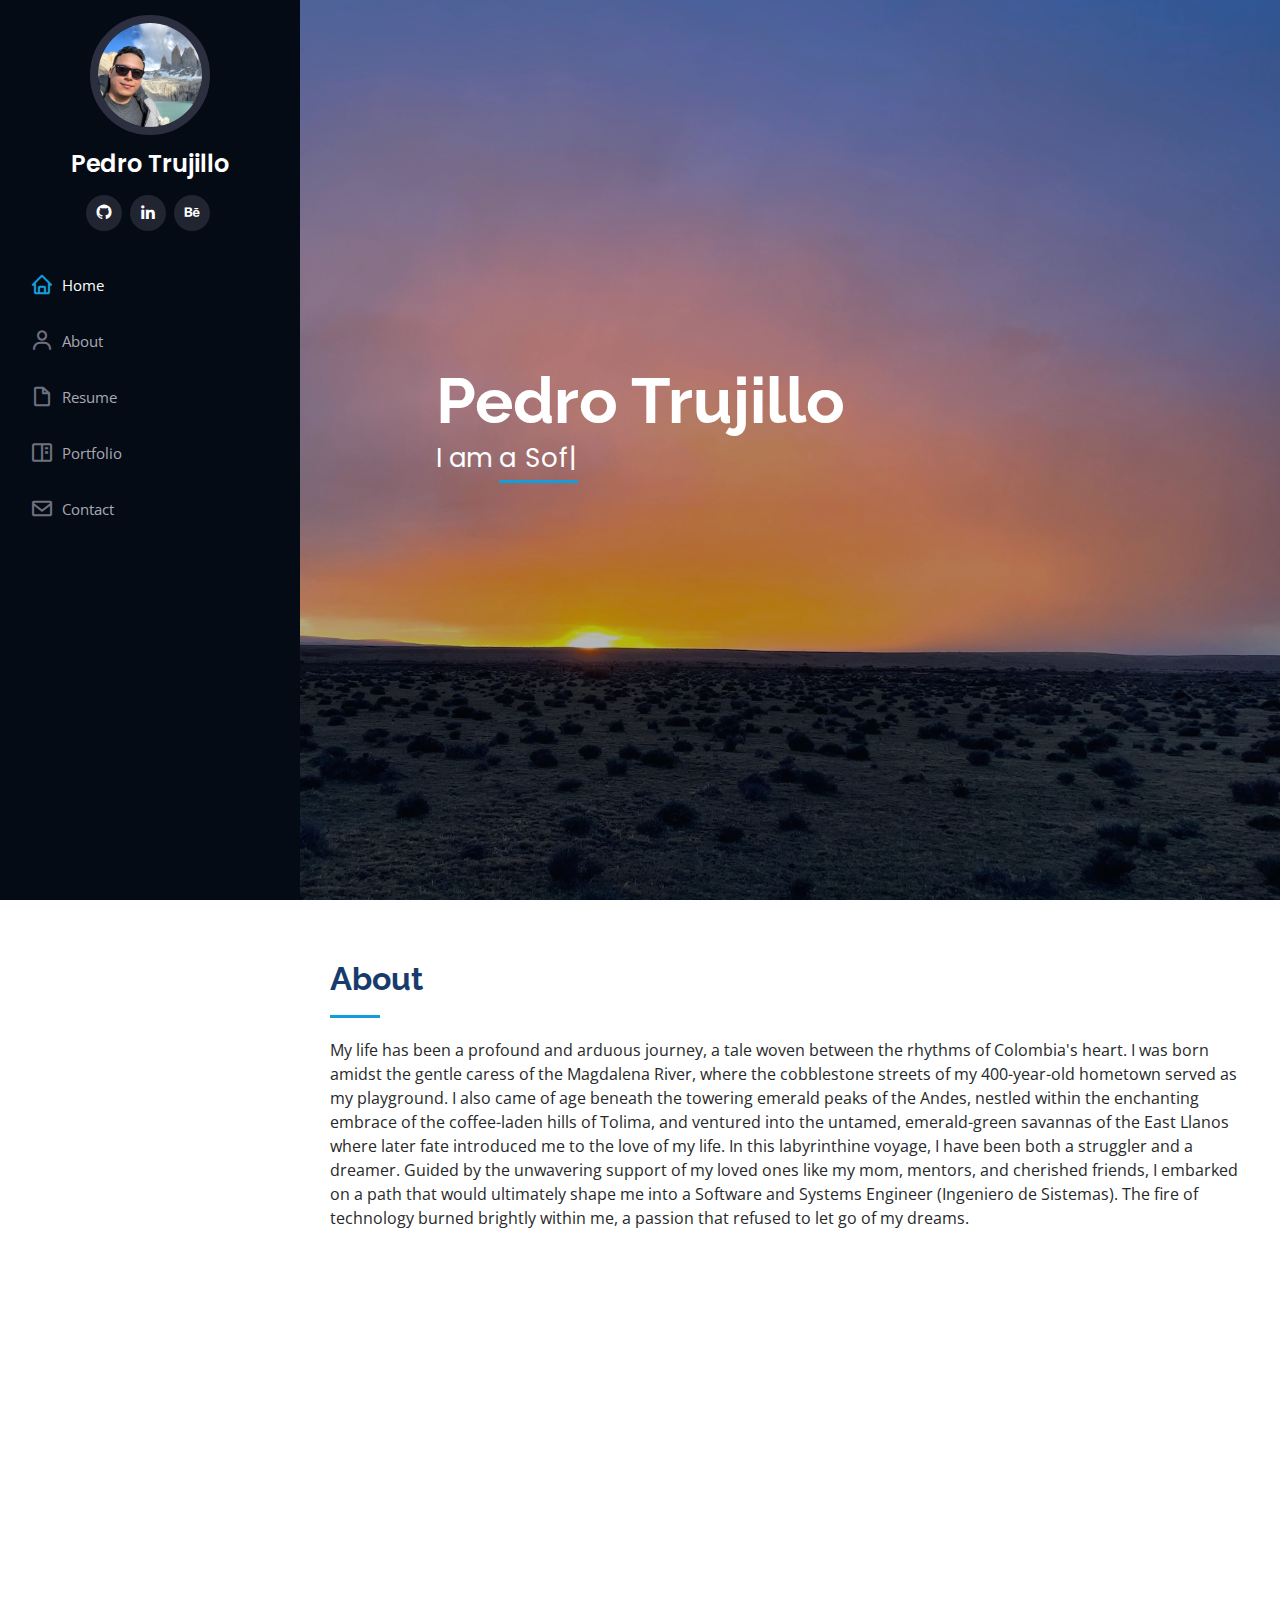
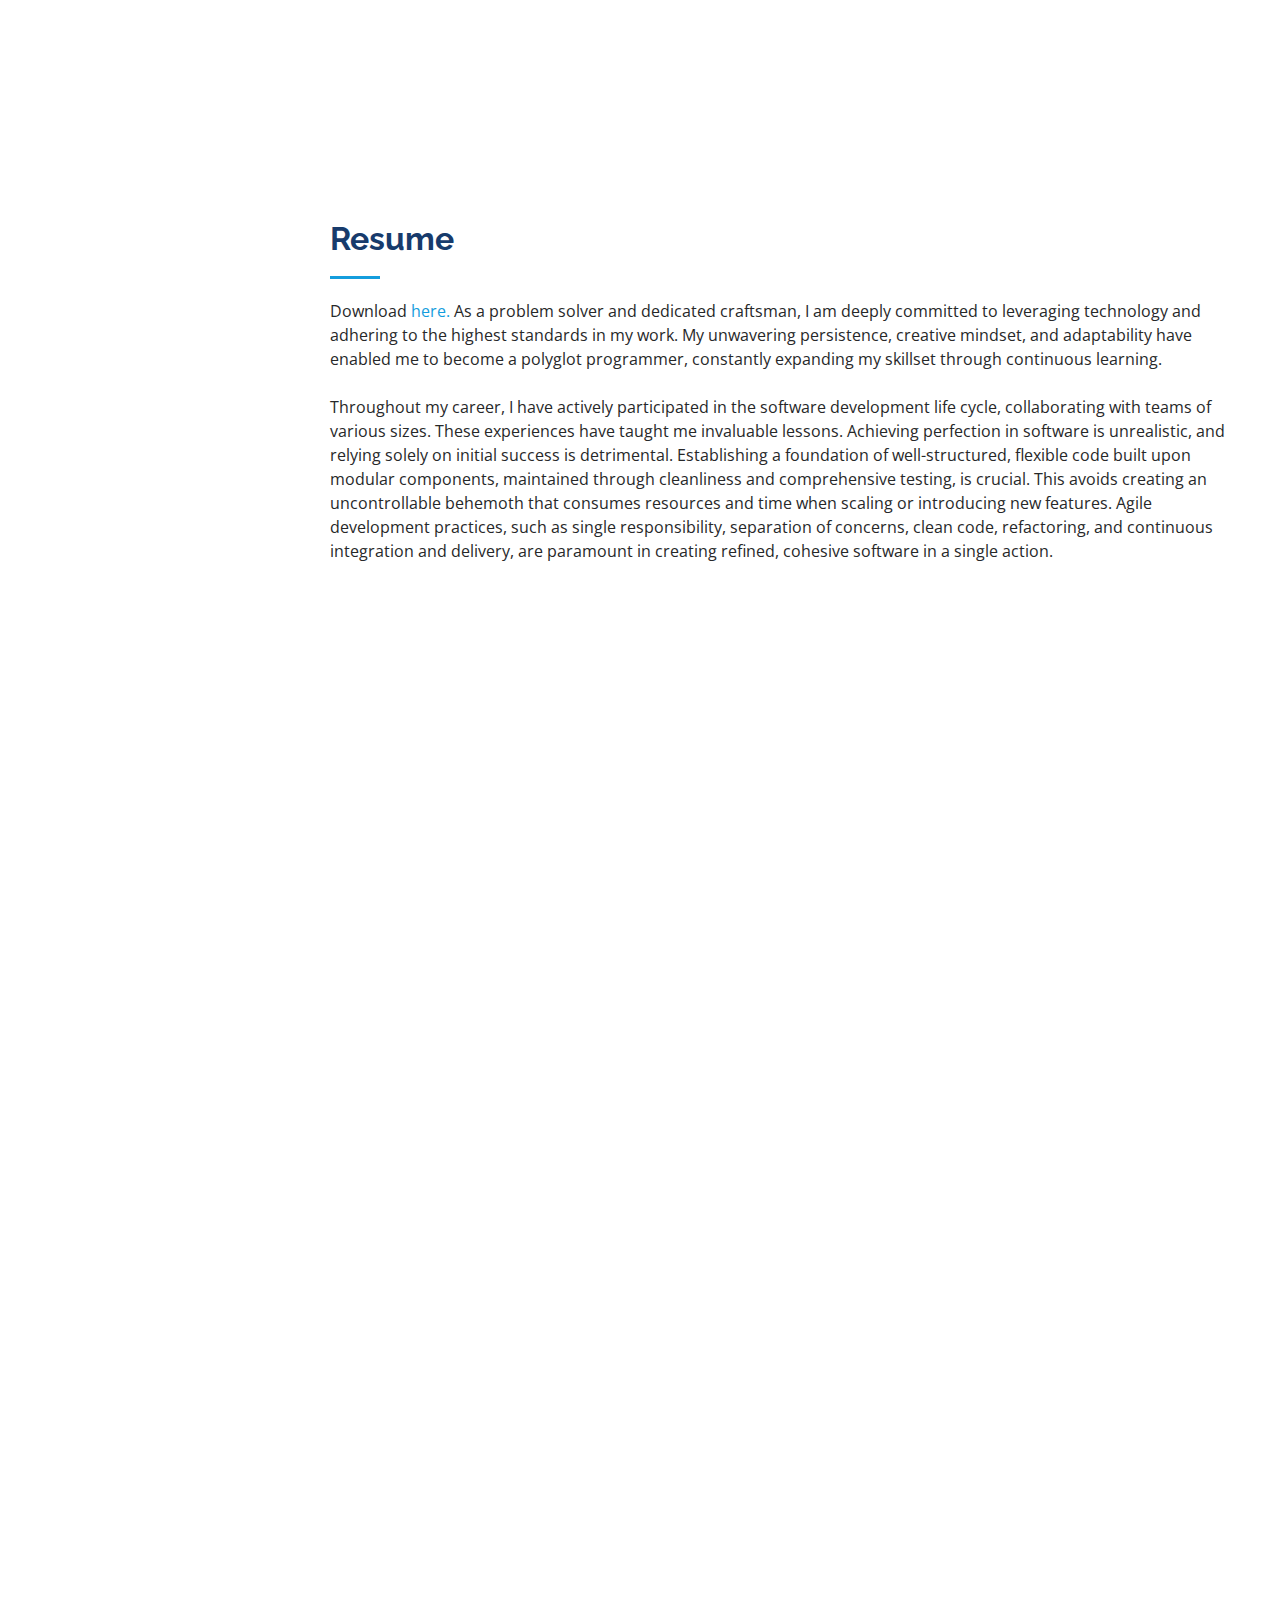
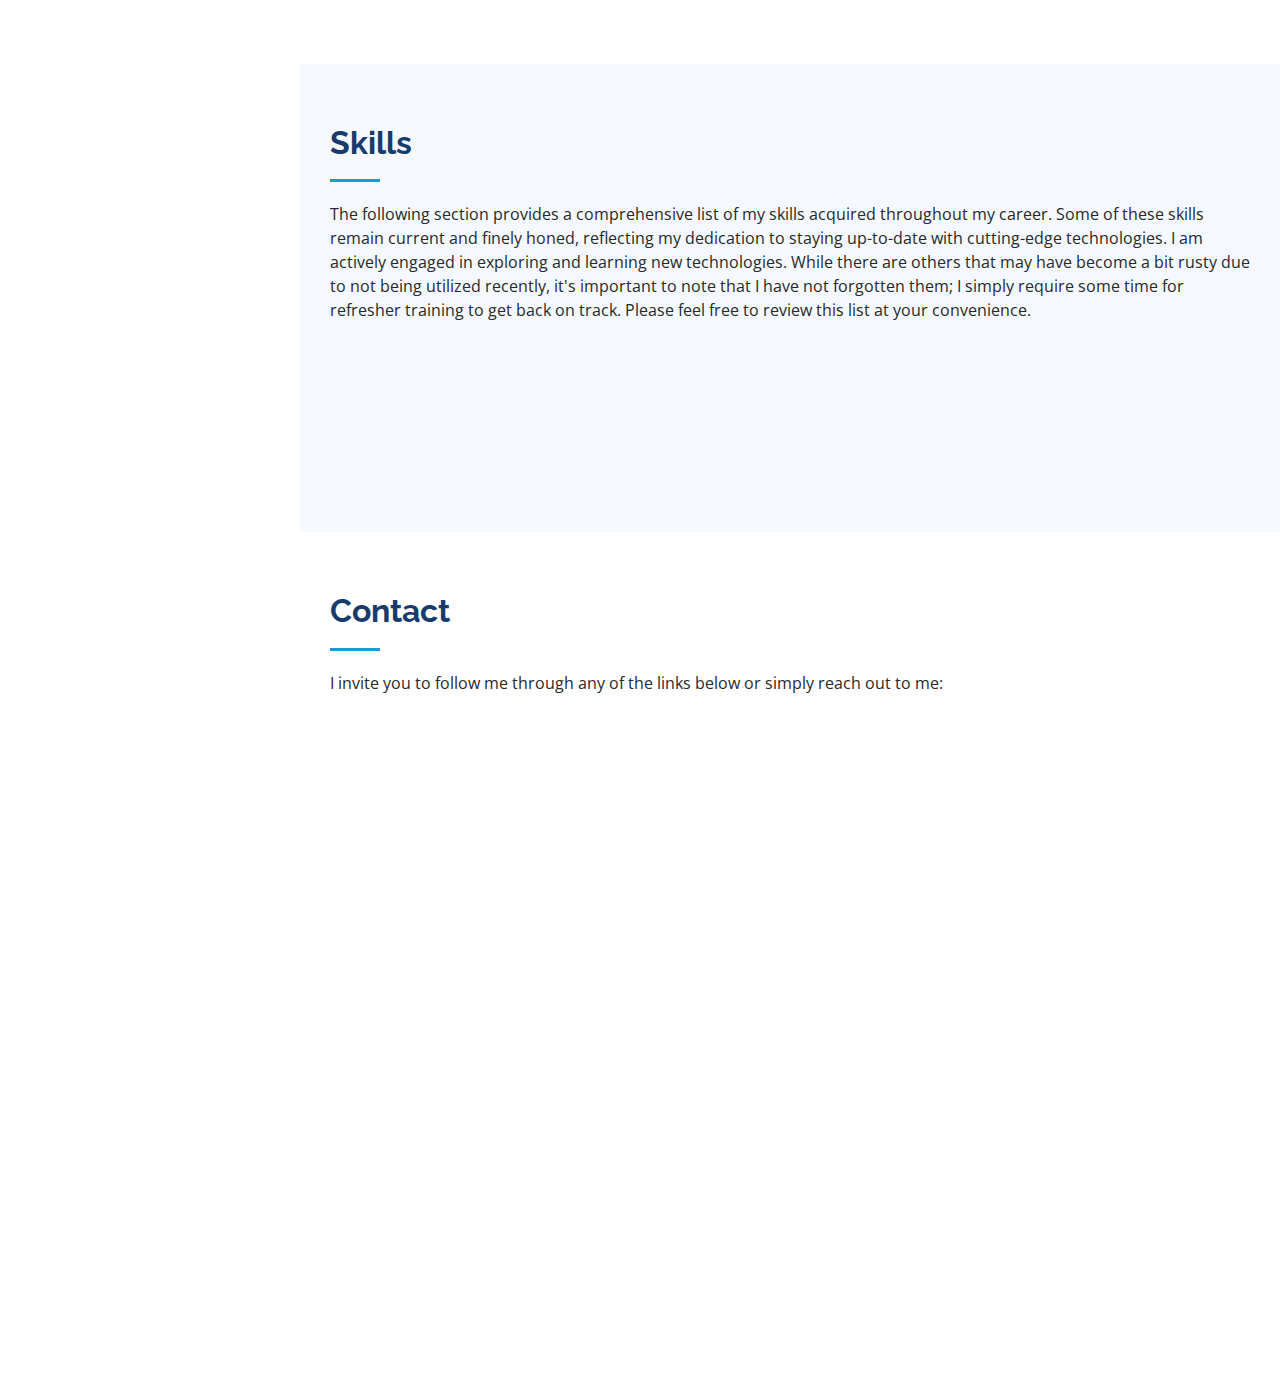
==== index.html @ d1d2aa67 "Update index.html: Changes share resume link" ====
<!DOCTYPE html>
<html lang="en">

<head>
  <!-- Data source  -->
  <script src="data/viewmodel.js"></script>
  <meta charset="utf-8">
  <meta content="width=device-width, initial-scale=1.0" name="viewport">

  <title>Pedro Trujillo Vargas - Index</title>
  <meta content="" name="description">
  <meta content="Pedro Trujillo Vargas Software Engineering Principal Staff AI Artificial Intelligence Machine Learning Architecture Clean Code iOS watchOS tvOS Apple Swift Python" name="keywords">

  <!-- Favicons -->
  <link href="assets/img/favicon.png" rel="icon">
  <link href="assets/img/apple-touch-icon.png" rel="apple-touch-icon">

  <!-- Google Fonts -->
  <link href="https://fonts.googleapis.com/css?family=Open+Sans:300,300i,400,400i,600,600i,700,700i|Raleway:300,300i,400,400i,500,500i,600,600i,700,700i|Poppins:300,300i,400,400i,500,500i,600,600i,700,700i" rel="stylesheet">

  <!-- Vendor CSS Files -->
  <link href="assets/vendor/aos/aos.css" rel="stylesheet">
  <link href="assets/vendor/bootstrap/css/bootstrap.min.css" rel="stylesheet">
  <link href="assets/vendor/bootstrap-icons/bootstrap-icons.css" rel="stylesheet">
  <link href="assets/vendor/boxicons/css/boxicons.min.css" rel="stylesheet">
  <link href="assets/vendor/glightbox/css/glightbox.min.css" rel="stylesheet">
  <link href="assets/vendor/swiper/swiper-bundle.min.css" rel="stylesheet">

  <!-- Template Main CSS File -->
  <link href="assets/css/style.css" rel="stylesheet">

  <!-- =======================================================
  * Template Name: iPortfolio
  * Updated: Jul 27 2023 with Bootstrap v5.3.1
  * Template URL: https://bootstrapmade.com/iportfolio-bootstrap-portfolio-websites-template/
  * Author: BootstrapMade.com
  * License: https://bootstrapmade.com/license/
  ======================================================== -->
</head>

<body>

  <!-- ======= Mobile nav toggle button ======= -->
  <i class="bi bi-list mobile-nav-toggle d-xl-none"></i>

  <!-- ======= Header ======= -->
  <header id="header">
    <div class="d-flex flex-column">

      <div class="profile">
        <img src="assets/img/profile-img.jpg" alt="" class="img-fluid rounded-circle">
        <h1 class="text-light"><a href="index.html">Pedro Trujillo</a></h1>
        <div class="social-links mt-3 text-center">
          <!-- <a href="#" class="twitter"><i class="bx bxl-twitter"></i></a> -->
          <!-- <a href="#" class="facebook"><i class="bx bxl-facebook"></i></a> -->
          <!-- <a href="#" class="instagram"><i class="bx bxl-instagram"></i></a> -->
          <a href="https://github.com/PedroTrujilloV" class="github"><i class="bx bxl-github"></i></a>
          <a href="https://www.linkedin.com/in/pedrotrujillov" class="linkedin"><i class="bx bxl-linkedin"></i></a>
          <a href="https://www.behance.net/pedrotrujillov" class="behance"><i class="bx bxl-behance"></i></a>
        </div>
      </div>

      <nav id="navbar" class="nav-menu navbar">
        <ul>
          <li><a href="#hero" class="nav-link scrollto active"><i class="bx bx-home"></i> <span>Home</span></a></li>
          <li><a href="#about" class="nav-link scrollto"><i class="bx bx-user"></i> <span>About</span></a></li>
          <li><a href="#resume" class="nav-link scrollto"><i class="bx bx-file-blank"></i> <span>Resume</span></a></li>
          <li><a href="#portfolio" class="nav-link scrollto"><i class="bx bx-book-content"></i> <span>Portfolio</span></a></li>
          <!-- <li><a href="#services" class="nav-link scrollto"><i class="bx bx-server"></i> <span>Services</span></a></li> -->
          <li><a href="#contact" class="nav-link scrollto"><i class="bx bx-envelope"></i> <span>Contact</span></a></li>
        </ul>
      </nav><!-- .nav-menu -->
    </div>
  </header><!-- End Header -->

  <!-- ======= Hero Section ======= -->
  <section id="hero" class="d-flex flex-column justify-content-center align-items-center">
    <div class="hero-container" data-aos="fade-in">
      <h1>Pedro Trujillo</h1>
      <p>I am <span class="typed" data-typed-items="a Software Engineer, a Developer, an AI Student 🧠 🤖, a Designer, an iOS Software Engineer"></span></p>
    </div>
  </section><!-- End Hero -->

  <main id="main">

    <!-- ======= About Section ======= -->
    <section id="about" class="about">
      <div class="container">

        <div class="section-title">
          <h2>About</h2>
          <p>
          My life has been a profound and arduous journey, a tale woven between the rhythms of Colombia's heart. I was born amidst the gentle caress of the Magdalena River, where the cobblestone streets of my 400-year-old hometown served as my playground. I also came of age beneath the towering emerald peaks of the Andes, nestled within the enchanting embrace of the coffee-laden hills of Tolima, and ventured into the untamed, emerald-green savannas of the East Llanos where later fate introduced me to the love of my life.
          In this labyrinthine voyage, I have been both a struggler and a dreamer. Guided by the unwavering support of my loved ones like my mom, mentors, and cherished friends, I embarked on a path that would ultimately shape me into a Software and Systems Engineer (Ingeniero de Sistemas). The fire of technology burned brightly within me, a passion that refused to let go of my dreams.
          </p>
          
        </div>

        <div class="row">
          <div class="col-lg-4" data-aos="fade-right">
            <img src="assets/img/profile-img.jpg" class="img-fluid" alt="">
          </div>
          <div class="col-lg-8 pt-4 pt-lg-0 content" data-aos="fade-left">
            <!-- <h3>Principal Software Engineer &amp; Master AI Student.</h3>
            <p class="fst-italic">
              Some information that you may be interested:
            </p> -->
            <!-- <div class="row">
              <div class="col-lg-6">
                <ul>
                  <li><i class="bi bi-chevron-right"></i> <strong>LinkedIn:</strong> <span><a href="https://www.linkedin.com/in/pedro-t-63516685/">pedro-t-63516685</a></span></li>
                  <li><i class="bi bi-chevron-right"></i> <strong>Phone:</strong> <span>407 633 ****</span></li>
                  <li><i class="bi bi-chevron-right"></i> <strong>City:</strong> <span>Orlando, FL, USA</span></li>
                </ul>
              </div>
              <div class="col-lg-6">
                <ul>
                  <li><i class="bi bi-chevron-right"></i> <strong>Degree:</strong> <span>Bachelor's</span></li>
                  <li><i class="bi bi-chevron-right"></i> <strong>Email:</strong> <span>pedrot211@gmail.com</span></li>
                  <li><i class="bi bi-chevron-right"></i> <strong>Hire:</strong> <span>Available</span></li>
                </ul>
              </div>
            </div> -->
            <p>
            Throughout my career, I have been a giver, a creator of knowledge. My journey began as a humble researcher at the Universidad de los Llanos, where I crafted educational content and shared my wisdom with eager minds. Later, I joined the pioneering team of engineers, a select few from a pool of over 200 candidates, who would shape the future of military simulation technology in Colombia. Our innovations garnered attention from international corporations, the media, and influential figures around us.
            </p>
            <p>
            The path led me to the shores of the United States, a journey not devoid of challenges. Historic issues cast shadows upon the land, making it difficult for those from minority backgrounds to flourish. Yet, I stood resilient, undeterred by adversity. I have had the privilege of collaborating with various companies across diverse industries, where I met remarkable teams and individuals who have illuminated my way. Together, we forged tools to support hundred of thousands if not millions of people around the globe 🌍.
            </p>
            <p>
            And now, the journey continues to unfold. I stand at the threshold of growth, pursuing a Master's degree in AI, delving deeper into the realm of Deep Learning—a subject that ignites my soul with unbridled passion. 🧠 🤖 
            </p>
            <!-- <p>
              I am a highly skilled Software Engineer and developer with extensive experience in programming, team leadership, and mentorship across diverse industries. My expertise lies in the Apple ecosystem platforms, including iOS, tvOS, and watchOS, where I consistently apply industry best practices such as Clean Code, Architecture, and TDD. Alongside my technical skills, I have a strong passion for 3D Art, Gaming, and AI, which fuels my excitement and motivation. Although I also have a background as a Full Stack Web Developer, I am open to refreshing my knowledge in that area.
            </p> -->
          </div>
        </div>

      </div>
    </section><!-- End About Section -->

    <!-- ======= Facts Section ======= -->
    <!-- <section id="facts" class="facts">
      <div class="container">

        <div class="section-title">
          <h2>Facts</h2>
          <p>Magnam dolores commodi suscipit. Necessitatibus eius consequatur ex aliquid fuga eum quidem. Sit sint consectetur velit. Quisquam quos quisquam cupiditate. Et nemo qui impedit suscipit alias ea. Quia fugiat sit in iste officiis commodi quidem hic quas.</p>
        </div>

        <div class="row no-gutters">

          <div class="col-lg-3 col-md-6 d-md-flex align-items-md-stretch" data-aos="fade-up">
            <div class="count-box">
              <i class="bi bi-emoji-smile"></i>
              <span data-purecounter-start="0" data-purecounter-end="232" data-purecounter-duration="1" class="purecounter"></span>
              <p><strong>Happy Clients</strong> consequuntur quae</p>
            </div>
          </div>

          <div class="col-lg-3 col-md-6 d-md-flex align-items-md-stretch" data-aos="fade-up" data-aos-delay="100">
            <div class="count-box">
              <i class="bi bi-journal-richtext"></i>
              <span data-purecounter-start="0" data-purecounter-end="521" data-purecounter-duration="1" class="purecounter"></span>
              <p><strong>Projects</strong> adipisci atque cum quia aut</p>
            </div>
          </div>

          <div class="col-lg-3 col-md-6 d-md-flex align-items-md-stretch" data-aos="fade-up" data-aos-delay="200">
            <div class="count-box">
              <i class="bi bi-headset"></i>
              <span data-purecounter-start="0" data-purecounter-end="1453" data-purecounter-duration="1" class="purecounter"></span>
              <p><strong>Hours Of Support</strong> aut commodi quaerat</p>
            </div>
          </div>

          <div class="col-lg-3 col-md-6 d-md-flex align-items-md-stretch" data-aos="fade-up" data-aos-delay="300">
            <div class="count-box">
              <i class="bi bi-people"></i>
              <span data-purecounter-start="0" data-purecounter-end="32" data-purecounter-duration="1" class="purecounter"></span>
              <p><strong>Hard Workers</strong> rerum asperiores dolor</p>
            </div>
          </div>

        </div>

      </div> -->
    </section><!-- End Facts Section -->

    <!-- ======= Resume Section ======= -->
    <section id="resume" class="resume">
      <div class="container">

        <div class="section-title">
          <h2>Resume</h2>
          <p> Download <a href="https://drive.google.com/file/d/1314ybwlVuCGXH4gkIQ4_PvV-wGQ3tSxV/view?usp=share_link"> here.</a> As a problem solver and dedicated craftsman, I am deeply committed to leveraging technology and adhering to the highest standards in my work. My unwavering persistence, creative mindset, and adaptability have enabled me to become a polyglot programmer, constantly expanding my skillset through continuous learning.</p>
          <br>
          <p>Throughout my career, I have actively participated in the software development life cycle, collaborating with teams of various sizes. These experiences have taught me invaluable lessons. Achieving perfection in software is unrealistic, and relying solely on initial success is detrimental. Establishing a foundation of well-structured, flexible code built upon modular components, maintained through cleanliness and comprehensive testing, is crucial. This avoids creating an uncontrollable behemoth that consumes resources and time when scaling or introducing new features. Agile development practices, such as single responsibility, separation of concerns, clean code, refactoring, and continuous integration and delivery, are paramount in creating refined, cohesive software in a single action.</p>
        </div>

        <div class="row">
            
          <div class="col-lg-12" data-aos="fade-up">
            <h3 class="resume-title">Sumary</h3>
            <div class="resume-item pb-0">
              <h4>Pedro Trujillo</h4>
              <p><em>Results-driven Principal Software Engineer with a proven track record of delivering impactful applications and driving technical excellence.
                Expertise in cross-functional collaboration across remote environments, code optimization, and enhancing user experiences through innovative solutions. Strong background in mobile software engineering, agile methodologies, and mentoring. Committed to producing high-quality, efficient, and user-friendly applications that contribute
                to the growth of user communities. 🚀</em></p>
              <ul>
                <li>Orlando, FL, 32803</li>
                <li>(407) 633 ****</li>
                <li>pedrot211@gmail.com</li>
              </ul>
            </div>
          </div>
          
          
          <div class="col-lg-12" data-aos="fade-up" data-aos-delay="100">
            <h3 class="resume-title">Professional Experience 11+ Years</h3>

            <div class="resume-item">
              <h4>Master in Artificial Intelligence - Student</h4>
              <h5>2023 - Currently</h5>
              <p><em><a href="https://uniandes.edu.co/en">University of los Andes (Universidad de los Andes), Colombia</a></em></p>
              <ul>
                <li>
                Learning about Machine Learning Principles: ML Cycle, Model Training and Validation, Model Prediction and Interpretation, Linear Regression Models, Polynomial Regression Models, Hyperparameter Search, Regularization (Ridge and Lasso), Bias and Variance, Learning Curves, Classification Models, Logistic Regression, Binary and Multi-class Classification, Decision Trees, K-nearest Neighbors, Data Preparation.
                </li>
                <li>
                Learning about Introduction to Contemporary AI: AI Ethics, Computer Vision, NLP (Natural Language Processing), Semantic Web and Ontologies, Embedded Systems.
                </li>
              </ul>
            </div>

            <div class="resume-item">
              <h4>Principal Software Engineer iOS/tvOS</h4>
              <h5>7/2021 - 3/2023</h5>
              <p><em><a href="https://www.teambeachbody.com/shop/us/corporate/careers">Beachbody, (Remote) El Segundo, CA</a></em></p>
              <ul>
                <li>Led cross-functional agile teams in the development of iOS native features for mobile platforms, Apple Watch, and Apple TV, optimizing code sharing across platforms.</li>
                <li>Pioneered Bluetooth device integration, pairing Apple Watch and BTLE heart rate monitors, enabling seamless data transmission during live and on-demand workouts.</li>
                <li>Crafted technical specifications, aligned with product requirements, and contributed insights specific to iOS platform.</li>
                <li>Spearheaded the adoption of best practices from tvOS and iOS teams, fostering continuous improvement and knowledge sharing.</li>
                <li>Mentored and elevated the technical skills of the team through strategic meetings and collaborative sessions.</li>
                <li>Collaborated closely with product owners, designers, and QA teams, ensuring the delivery of quality features to a growing user base.</li>
              </ul>
            </div>
            <div class="resume-item">
              <h4>Senior Mobile Software Engineer</h4>
              <h5>1/2021 - 7/2021</h5>
              <p><em><a href="https://www.velocityz.com/">Velocity Z, (Remote) Tampa, FL</a></em></p>
              <ul>
                <li>Developed iOS mobile applications for partner company <a href="https://joinpeeq.com/">Peeq</a>, facilitating secure and engaging video conference experiences for celebrities and fans.</li>
                <li>Utilized Swift, UIKit, AVFoundation, Core Animation, Core Data, GraphQL and JitsiMeet Framework to build robust and interactive features.</li>
                <li>Engaged in an Agile environment, employing Scrum, Jira, and Git/Github for efficient project management.</li>
                <li>Supported both iOS and Android video conference SDKs, ensuring smooth functionality and optimal user experiences.</li>
              </ul>
            </div>
            <div class="resume-item">
              <h4>Software Developer</h4>
              <h5>11/2016 - 2020</h5>
              <p><em><a href="https://crunchy.co/">Crunchy Tech, (2020 Remote) Orlando, FL</a></em></p>
              <ul>
                <li>Led mobile app architecture design and development, focusing on OOP, MVVM, and Protocol Oriented Programming.</li>
                <li>Collaborated effectively as a team player, contributing to all software development life cycle phases, following agile software development best practices.</li>
                <li>Developed 100% iOS and macOS native Apps using Objective C and Swift (<a href="https://apps.apple.com/us/app/padzilla-remote-control/id1519308272">Unreal Bowling App</a> , <a href="https://apps.apple.com/us/app/padzilla-remote-control/id1519308272">Padzilla App</a>).</li>
                <li>Created delightful UI/UX, inspired by best practices from <a href="https://developer.apple.com/design/human-interface-guidelines/">Apple Human Interface Guidelines.</a></li>
                <li>Worked on various full-stack web development projects, including cloud containerized microservices for <a href="https://apps.apple.com/us/app/padzilla-remote-control/id1519308272">Unreal Bowling App</a>.</li>
                <li>Established CI/CD automation pipelines for multiple projects. Contributed to gaming development and created concepts and 3D art for <a href="https://crunchy.co/products/unreal-bowling/">Unreal Bowling</a>.</li>
              </ul>
            </div>
            <div class="resume-item">
              <h4>iOS Developer and Designer</h4>
              <h5>9/2016 - 12/2016</h5>
              <p><em><a href="http://www.codefororlando.com/">Code for Orlando · Freelance, Orlando, FL</a></em></p>
              <ul>
                <li>Developed user information forms and tree location modules using Swift, following MVC and Protocol Oriented Programming.</li>
                <li>Managed customer and tree data with UIKit and CoreData.</li>
                <li>Integrated app with the "Street Trees" cloud server using RESTful JSON API and Alamofire.</li>
                <li>Designed user-friendly interfaces in adherence to Apple's Human Interface Guidelines.</li>
                <li>Proficient development in Swift, JSON, UIKit, Core Data, and Agile methodology.</li>
              </ul>
            </div>
            <div class="resume-item">
              <h4>iOS Remote Developer & UI/UX Designer (Consultant)</h4>
              <h5>12/2015- 2/2016</h5>
              <p><em> <a href="https://www.modernmeal.com/">Modernmeal, (Remote) Orlando, FL</a></em></p>
              <ul>
                <li>Led iOS development, creating the initial app version from scratch with Swift and native iOS technologies.</li>
                <li>Utilized design patterns such as MVC and Protocol Oriented Programming for robust architecture.</li>
                <li>Developed key features including Customer Information and Recipe Management via UITabBarController, and Grocery List organization with custom UITableViewController and CoreData for offline data persistence.</li>
                <li>Managed asynchronous requests to the Modernmeal Cloud Server using NSURLSession and their RESTful JSON API.</li>
                <li>Designed universal interfaces for iPhone and iPad devices, adhering to Apple's Human Interface Guidelines for a seamless and user-friendly experience.</li>
                <li>Proficient in Swift, JSON, UIKit, and Cocoa Touch, following Agile methodologies and maintaining clean code practices.</li>
                <li>Tools and methodologies include Visual Studio Code, Xcode, Git, Bash, Homebrew, Vim, GitHub, OOP, MVC, Debugging, and Testing.</li>
              </ul>
            </div>
            <div class="resume-item">
              <h4>iOS Mobile Engineering Student</h4>
              <h5>10/2015 - 1/2016</h5>
              <p><em> <a href="https://www.linkedin.com/school/the-iron-yard/">The Iron Yard, Orlando, FL</a></em></p>
              <ul>
                <li>Completed a comprehensive 12-week iOS Mobile Engineering program, gaining expertise in iOS devices, frameworks, UI components, and APIs.</li>
                <li>Developed native iOS apps using Swift and Objective-C, with a focus on universal layouts for iPad and iPhone devices.</li>
                <li>Proficient in Xcode, utilizing storyboards and view controllers for app design.</li>
                <li>Acquired knowledge of project and build configurations for testing and distribution, including TestFlight and App Store deployment.</li>
                <li>Expanded skills to include watchOS and tvOS app development.</li>
                <li>Practiced under Agile Software Development principles, participating in Scrum meetings and collaborative teamwork.</li>
                <li>Sample code and projects available on my <a href="https://github.com/PedroTrujilloV/TIY-Assignments">GitHub repository</a>.</li>
                <li>Programming with frameworks and APIs such as Cocoa, Cocoa Touch, UIKit, CoreData, CoreGraphics, CoreAnimation, WebKit, MapKit, CoreLocation, AVFoundation, NSUserDefaults, NSURLSession, WatchKit, REST APIs, and Firebase.</li>
                <li>Proficient use of tools like Xcode, CocoaPods, Git, Bash, Homebrew, Vim, Github, and SQLLite.</li>
                <li>Adheres to development methodologies including OOP, MVC, Clean Code, UI/UX design, and rigorous debugging, testing, and distribution practices.</li>
              </ul>
            </div>
            <div class="resume-item">
              <h4>Development Engineer / Design & Modeling Engineer</h4>
              <h5>2012 - 2014</h5>
              <p><em><a href="https://www.codaltec.com/">Corporación de Alta Tecnología Para la Defensa (Corporation of High Technology for Defense) Ministry of National Defense, Republic of Colombia & Israel</a></em></p>
              <ul>
                <li>Proficiently programmed, debugged, and rigorously tested logic simulation objects, components, algorithms, and data structures in C++.</li>
                <li>Designed and implemented logic components for various aspects, including drone-terrain communication, drone visual subparts movement, camera gimbal, base antenna gimbal drone tracking, and line-of-sight drone communication.</li>
                <li>Developed scripts for shading maps and created particle effect systems to simulate military and meteorological effects, along with properties for rigid body physics simulations.</li>
                <li>Executed 3D design and modeling of the primary simulated entity across high, medium, and low polygon levels.</li>
                <li>Crafted intricate texture maps encompassing diffuse, shades, occlusion, normals, bump, reflections, alpha, and masks for main models and particle effects.</li>
                <li>Created and exported state machine animations, rigging, and rigid body physics for models using 3D Max.</li>
                <li>Designed and programmed visual geodatabases, incorporating hierarchical modeling techniques for 3D designs of key entities in high, medium, and low poly formats.</li>
                <li>Developed texture maps covering diffuse, shades, occlusion, normals, bumps, reflections, alpha, FLIR, and thermal surfaces, as well as masks for main terrain models and areas including landing zones, taxi areas, airports, runways, control towers, and secondary models.</li>
                <li>Digitized maps for areas of interest, and meticulously georeferenced maps and components for geodatabase recognition.</li>
              </ul>
            </div>
            <div class="resume-item">
              <h4>Undergraduate Researcher, Developer and Coordinator</h4>
              <h5>2007 - 2012</h5>
              <p><em><a href="http://fcbi.unillanos.edu.co/proyectos/Facultad/php/grupos.investigacion/horizonte/">Universidad de los Llanos (University of the Llanos), Colombia</a></em></p>
              <ul>
                <li>Researcher in the Horizonte Mediático research group at the Universidad de Los Llanos. Worked as a project coordinator and software developer.</li>
                <li>Project coordination and software development for e-learning project “Design and Implementation of a Virtual Education Model”.</li>
                <li>Project coordination and software development for interactive digital book “Orquídeas en el Departamento del Meta".</li>
                <li>Project coordination and software development for interactive digital book “Nuestro Río - Río Orotoy”.</li>
                <li>Programming simulations for university physics courses written in Action Script 3.0, PHP, XML, CSS, JavaScript & HTML.</li>
                <li>Creation of interactive multimedia content for university physics courses using Adobe Photoshop, Adobe Flash, Adobe Illustrator, and other Adobe Master Collection tools.</li>
              </ul>
            </div>
            <div class="resume-item">
              <h4>Teacher of computer and technical systems</h4>
              <h5>9/2011 - 4/2012</h5>
              <p><em>VISION AGAPE school and refuge, Colombia</em></p>
              <ul>
                <li>Computer and technical systems teacher for high school education: basic topics of Computer Science & programming with C++, OOP, GST, databases, web development (HTML, CSS, Javascript & PHP). </li>
              </ul>
            </div>
          </div>

          <div class="col-lg-6" data-aos="fade-right">
            <h3 class="resume-title">Education</h3>
            <div class="resume-item">
              <h4>Master in Artificial Intelligence</h4>
              <h5>2023 - Currently</h5>
              <p><em><a href="https://uniandes.edu.co/en">University of los Andes (Universidad de los Andes), Colombia</a></em></p>
              <p>The Master in Artificial Intelligence equips students with essential theoretical and practical skills. Graduates emerge as responsible interdisciplinary leaders, driving societal progress through technologies like Machine Learning, Deep Learning, Reinforcement Learning, NLP, Computer Vision, Semantic Web, and Autonomous Systems.</p>
            </div>
            <div class="resume-item">
              <h4>iOS Mobile Engineering</h4>
              <h5>2015 - 2016</h5>
              <p><em> <a href="https://www.linkedin.com/school/the-iron-yard/">The Iron Yard, Orlando, FL</a></em></p>
              <p>I studied and practiced iOS Mobile Engineering, watchOS, and tvOS at The Iron Yard boot camp. I learned to code in native iOS Swift and Objective-C, gained knowledge about APIs, frameworks, UI components, guidelines, architecture, design patterns, and associated best practices.</p>
              <p>This is the link to the repository that contains many iOS Apps and projects developed during class: <a href="https://github.com/PedroTrujilloV/TIY-Assignments">TIY-Assignments</a></p>
            </div>
            <div class="resume-item">
              <h4>Bachelor of Software &amp; Systems Engineering</h4>
              <h5>2005 - 2011</h5>
              <p><em><a href="https://www.unillanos.edu.co/">University of los Llanos (Universidad de los Llanos), Colombia</a></em></p>
              <p>I studied Software Engineering & Computer Science focused on the development and optimization of systems (see program <a href="https://www.unillanos.edu.co/cientic/sistemas/plan.pdf">here</a>) for 5 years, and worked on a thesis/graduation project for 1 year: <a href="http://www.laccei.org/LACCEI2012-Panama/RefereedPapers/RP155.pdf">Simulation Module Development for a Physics Course.</a></p>
            </div>
          </div>

          <div class="col-lg-6" data-aos="fade-left" id="certificationsContainer"> 
            <h3 class="resume-title">Courses & Certificates</h3>
            <!-- <div class="resume-item">
              <h4><a href="https://linktocert.com">CERT NAME</a></h4>
              <h5>2021</h5>
              <p><em>by ISSUING ORGANIZATION</em></p>
            </div> -->
          </div>

        </div>

      </div>

    </section><!-- End Resume Section -->

    <!-- ======= Skills Section ======= -->
    <section id="skills" class="skills section-bg">
      <div class="container">

        <div class="section-title">
          <h2>Skills</h2>
          <p>The following section provides a comprehensive list of my skills acquired throughout my career. Some of these skills remain current and finely honed, reflecting my dedication to staying up-to-date with cutting-edge technologies. I am actively engaged in exploring and learning new technologies. While there are others that may have become a bit rusty due to not being utilized recently, it's important to note that I have not forgotten them; I simply require some time for refresher training to get back on track. Please feel free to review this list at your convenience.</p>
        </div>

        <div class="row skills-content" id="skillsContainer">

          <!-- <div class="col-lg-6" data-aos="fade-up" id="skilColumns">

            <h4>Interpersonal</h4>
            <div class="progress">
              <span class="skill">Quick Learning <i class="val">100%</i></span>
              <div class="progress-bar-wrap">
                <div class="progress-bar" role="progressbar" aria-valuenow="100" aria-valuemin="0" aria-valuemax="100"></div>
              </div>
            </div>

          </div> -->

        </div>

      </div>
    </section>
    <!-- End Skills Section -->

    <!-- ======= Portfolio Section -->
    <section id="portfolio" class="portfolio section-bg ">
      <!-- <div class="container portfolio-details">

        <div class="section-title">
          <h2>Portfolio</h2>
          <p>This contains some samples of my work and study in fields like iOS Software Engineering, Artificial Intelligence and Machine Learning, Gaming, Simulation, Web development, and more.
          </p>
        </div>

        <div class="row gy-4 portfolio-row">
          <div class="section-title">
            <h3>AI 🤖 </h3>
            <p>
              These are some small samples of Data Science, Machine Learning and Deep Learning projects I have worked in the past: 
            </p>
          </div>

          <div class="col-lg-6 p-lg-5" data-aos="fade-right">

            <div class="row">

              <div class="col-xl-6 col-lg-12 mb-lg-2 mb-sm-4">
                <a href="https://nbviewer.org/github/PedroTrujilloV/MLStuff/blob/79e3a676ca5e1e8a748b669f8a2933e1c3b757af/LinearRegression_Eng.ipynb"  target="_blank"><img src="./assets/img/portfolio/MLLifeCycle.1.jpeg"  class="iframe-ml a-ml-github"></a>
              </div>

              <div class="col-xl-6 col-lg-12 portfolio-info" >
                  <h3>House Price Prediction Model</h3>
                  <ul>
                    <li><strong>Category</strong>: Machine Learning, Linear Regression</li>
                    <li><strong>See at Nbviewer (Recomemnded)</strong>: <a href="https://nbviewer.org/github/PedroTrujilloV/MLStuff/blob/79e3a676ca5e1e8a748b669f8a2933e1c3b757af/LinearRegression_Eng.ipynb" target="_blank">Linear Regression</a></li>
                    <li><strong>See at Github</strong>: <a href="https://github.com/PedroTrujilloV/MLStuff/blob/79e3a676ca5e1e8a748b669f8a2933e1c3b757af/LinearRegression_Eng.ipynb" target="_blank">LinearRegression Github</a></li>
                  </ul>
              </div>

            </div>

            <div class="row">
              <div class="portfolio-description">
                <h2>How to solve a linear regression problem</h2>
                <p>
                  In this example, we will learn some of the basic steps in the machine learning life cycle, such as exploratory data analysis, data preparation, model building (in this case, creating a linear regression model and training it), and finally, model evaluation with some performance metrics. There are other steps that are important in the machine learning life cycle as well, but for the purposes of this example, we are going to focus on the mentioned ones.
                </p>
              </div>
             </div>

          </div>

        </div>

        

        <div class="row gy-4 portfolio-row">
          <div class="section-title">
            <h3>Apple <i class="bi bi-apple"></i></h3>
            <p>
            These are some iOS, watchOS, and tvOS applications I have developed or worked in the past for several companies: 
            </p>
          </div>

          <div class="col-lg-4" data-aos="fade-up">
            <iframe src="https://www.behance.net/embed/project/79252151?ilo0=1" class="iframe-behance" allowfullscreen lazyload frameborder="0" allow="clipboard-write" refererPolicy="strict-origin-when-cross-origin"></iframe>
          </div>
        </div>

        </div>

      </div> -->
    </section>
    <!-- End Portfolio Section -->

    <!-- ======= Services Section ======= 
    <section id="services" class="services">
      <div class="container">

        <div class="section-title">
          <h2>Services</h2>
          <p>Magnam dolores commodi suscipit. Necessitatibus eius consequatur ex aliquid fuga eum quidem. Sit sint consectetur velit. Quisquam quos quisquam cupiditate. Et nemo qui impedit suscipit alias ea. Quia fugiat sit in iste officiis commodi quidem hic quas.</p>
        </div>

        <div class="row">
          <div class="col-lg-4 col-md-6 icon-box" data-aos="fade-up">
            <div class="icon"><i class="bi bi-briefcase"></i></div>
            <h4 class="title"><a href="">Lorem Ipsum</a></h4>
            <p class="description">Voluptatum deleniti atque corrupti quos dolores et quas molestias excepturi sint occaecati cupiditate non provident</p>
          </div>
          <div class="col-lg-4 col-md-6 icon-box" data-aos="fade-up" data-aos-delay="100">
            <div class="icon"><i class="bi bi-card-checklist"></i></div>
            <h4 class="title"><a href="">Dolor Sitema</a></h4>
            <p class="description">Minim veniam, quis nostrud exercitation ullamco laboris nisi ut aliquip ex ea commodo consequat tarad limino ata</p>
          </div>
          <div class="col-lg-4 col-md-6 icon-box" data-aos="fade-up" data-aos-delay="200">
            <div class="icon"><i class="bi bi-bar-chart"></i></div>
            <h4 class="title"><a href="">Sed ut perspiciatis</a></h4>
            <p class="description">Duis aute irure dolor in reprehenderit in voluptate velit esse cillum dolore eu fugiat nulla pariatur</p>
          </div>
          <div class="col-lg-4 col-md-6 icon-box" data-aos="fade-up" data-aos-delay="300">
            <div class="icon"><i class="bi bi-binoculars"></i></div>
            <h4 class="title"><a href="">Magni Dolores</a></h4>
            <p class="description">Excepteur sint occaecat cupidatat non proident, sunt in culpa qui officia deserunt mollit anim id est laborum</p>
          </div>
          <div class="col-lg-4 col-md-6 icon-box" data-aos="fade-up" data-aos-delay="400">
            <div class="icon"><i class="bi bi-brightness-high"></i></div>
            <h4 class="title"><a href="">Nemo Enim</a></h4>
            <p class="description">At vero eos et accusamus et iusto odio dignissimos ducimus qui blanditiis praesentium voluptatum deleniti atque</p>
          </div>
          <div class="col-lg-4 col-md-6 icon-box" data-aos="fade-up" data-aos-delay="500">
            <div class="icon"><i class="bi bi-calendar4-week"></i></div>
            <h4 class="title"><a href="">Eiusmod Tempor</a></h4>
            <p class="description">Et harum quidem rerum facilis est et expedita distinctio. Nam libero tempore, cum soluta nobis est eligendi</p>
          </div>
        </div>

      </div>
    </section> 
     End Services Section -->

    <!-- ======= Testimonials Section ======= 
    <!-- <section id="testimonials" class="testimonials section-bg">
      <div class="container">

        <div class="section-title">
          <h2>Testimonials</h2>
          <p>Magnam dolores commodi suscipit. Necessitatibus eius consequatur ex aliquid fuga eum quidem. Sit sint consectetur velit. Quisquam quos quisquam cupiditate. Et nemo qui impedit suscipit alias ea. Quia fugiat sit in iste officiis commodi quidem hic quas.</p>
        </div>

        <div class="testimonials-slider swiper" data-aos="fade-up" data-aos-delay="100">
          <div class="swiper-wrapper">

            <div class="swiper-slide">
              <div class="testimonial-item" data-aos="fade-up">
                <p>
                  <i class="bx bxs-quote-alt-left quote-icon-left"></i>
                  Proin iaculis purus consequat sem cure digni ssim donec porttitora entum suscipit rhoncus. Accusantium quam, ultricies eget id, aliquam eget nibh et. Maecen aliquam, risus at semper.
                  <i class="bx bxs-quote-alt-right quote-icon-right"></i>
                </p>
                <img src="assets/img/testimonials/testimonials-1.jpg" class="testimonial-img" alt="">
                <h3>Saul Goodman</h3>
                <h4>Ceo &amp; Founder</h4>
              </div>
            </div> 

            <div class="swiper-slide">
              <div class="testimonial-item" data-aos="fade-up" data-aos-delay="100">
                <p>
                  <i class="bx bxs-quote-alt-left quote-icon-left"></i>
                  Export tempor illum tamen malis malis eram quae irure esse labore quem cillum quid cillum eram malis quorum velit fore eram velit sunt aliqua noster fugiat irure amet legam anim culpa.
                  <i class="bx bxs-quote-alt-right quote-icon-right"></i>
                </p>
                <img src="assets/img/testimonials/testimonials-2.jpg" class="testimonial-img" alt="">
                <h3>Sara Wilsson</h3>
                <h4>Designer</h4>
              </div>
            </div> 

            <div class="swiper-slide">
              <div class="testimonial-item" data-aos="fade-up" data-aos-delay="200">
                <p>
                  <i class="bx bxs-quote-alt-left quote-icon-left"></i>
                  Enim nisi quem export duis labore cillum quae magna enim sint quorum nulla quem veniam duis minim tempor labore quem eram duis noster aute amet eram fore quis sint minim.
                  <i class="bx bxs-quote-alt-right quote-icon-right"></i>
                </p>
                <img src="assets/img/testimonials/testimonials-3.jpg" class="testimonial-img" alt="">
                <h3>Jena Karlis</h3>
                <h4>Store Owner</h4>
              </div>
            </div> 

            <div class="swiper-slide">
              <div class="testimonial-item" data-aos="fade-up" data-aos-delay="300">
                <p>
                  <i class="bx bxs-quote-alt-left quote-icon-left"></i>
                  Fugiat enim eram quae cillum dolore dolor amet nulla culpa multos export minim fugiat minim velit minim dolor enim duis veniam ipsum anim magna sunt elit fore quem dolore labore illum veniam.
                  <i class="bx bxs-quote-alt-right quote-icon-right"></i>
                </p>
                <img src="assets/img/testimonials/testimonials-4.jpg" class="testimonial-img" alt="">
                <h3>Matt Brandon</h3>
                <h4>Freelancer</h4>
              </div>
            </div> 

            <div class="swiper-slide">
              <div class="testimonial-item" data-aos="fade-up" data-aos-delay="400">
                <p>
                  <i class="bx bxs-quote-alt-left quote-icon-left"></i>
                  Quis quorum aliqua sint quem legam fore sunt eram irure aliqua veniam tempor noster veniam enim culpa labore duis sunt culpa nulla illum cillum fugiat legam esse veniam culpa fore nisi cillum quid.
                  <i class="bx bxs-quote-alt-right quote-icon-right"></i>
                </p>
                <img src="assets/img/testimonials/testimonials-5.jpg" class="testimonial-img" alt="">
                <h3>John Larson</h3>
                <h4>Entrepreneur</h4>
              </div>
            </div>

          </div>
          <div class="swiper-pagination"></div>
        </div>

      </div>
    </section> 
     End Testimonials Section -->

    <!-- ======= Contact Section ======= -->
    <section id="contact" class="contact">
      <div class="container">

        <div class="section-title">
          <h2>Contact</h2>
          <p>I invite you to follow me through any of the links below or simply reach out to me:</p>
        </div>

        <div class="row" data-aos="fade-in">

          <div class="col-lg-5 d-flex align-items-stretch">
            <div class="info">
              <div class="address">
                <i class="bi bi-geo-alt"></i>
                <h4>Location:</h4>
                <p>Orlando, FL 32803</p>
              </div>

              <div class="email">
                <i class="bi bi-envelope"></i>
                <h4>Email:</h4>
                <p>pedrot211@gmail.com</p>
              </div>

              <!-- <div class="phone">
                <i class="bi bi-phone"></i>
                <h4>Call:</h4>
                <p>+1 407 633 ****</p>
              </div> -->

              <iframe src="https://www.google.com/maps/embed?pb=!1m18!1m12!1m3!1d11024.272656128956!2d-81.37617789296286!3d28.54967954359726!2m3!1f0!2f0!3f0!3m2!1i1024!2i768!4f13.1!3m3!1m2!1s0x88e773d8fecdbc77%3A0xac3b2063ca5bf9e!2sOrlando%2C%20Florida!5e0!3m2!1ses!2sus!4v1718560176765!5m2!1ses!2sus" frameborder="0" style="border:0; width: 100%; height: 290px;" allowfullscreen></iframe>
            </div>

          </div>

          <div class="col-lg-5 mt-5 mt-lg-0 d-flex align-items-stretch">
            <div class="info">
              <div class="behance">
                <a href="https://www.behance.net/pedrotrujillov"><i class="bi bi-behance"></i>
                <h4>Behance:</h4>
                <p>https://www.behance.net/pedrotrujillov</p></a>
              </div>
              <div class="github">
                <a href="https://github.com/PedroTrujilloV"><i class="bi bi-github"></i>
                <h4>Github:</h4>
                <p>https://github.com/PedroTrujilloV</p></a>
              </div>
              <div class="linkedin">
                <a href="https://www.linkedin.com/in/pedrotrujillov/"><i class="bi bi-linkedin"></i>
                <h4>LinkedIn:</h4>
                <p>https://www.linkedin.com/in/pedrotrujillov/</p></a>
                <div class="badge-base LI-profile-badge" data-locale="en_US" data-size="large" data-theme="light" data-type="HORIZONTAL" data-vanity="pedrotrujillov" data-version="v1"><a class="badge-base__link LI-simple-link" href="https://www.linkedin.com/in/pedrotrujillov?trk=profile-badge">Pedro T.</a></div>
              </div>
              <div class="linkedin">
                
                
              </div>
            </div>
          </div>


          <!-- <div class="col-lg-7 mt-5 mt-lg-0 d-flex align-items-stretch">

            <div class="row">

            </div>
            
             <form action="forms/contact.php" method="post" role="form" class="php-email-form">
              <div class="row">
                <div class="form-group col-md-6">
                  <label for="name">Your Name</label>
                  <input type="text" name="name" class="form-control" id="name" required>
                </div>
                <div class="form-group col-md-6">
                  <label for="name">Your Email</label>
                  <input type="email" class="form-control" name="email" id="email" required>
                </div>
              </div>
              <div class="form-group">
                <label for="name">Subject</label>
                <input type="text" class="form-control" name="subject" id="subject" required>
              </div>
              <div class="form-group">
                <label for="name">Message</label>
                <textarea class="form-control" name="message" rows="10" required></textarea>
              </div>
              <div class="my-3">
                <div class="loading">Loading</div>
                <div class="error-message"></div>
                <div class="sent-message">Your message has been sent. Thank you!</div>
              </div>
              <div class="text-center"><button type="submit">Send Message</button></div>
            </form>

          </div> -->

        </div>

      </div>
    </section><!-- End Contact Section -->

  </main><!-- End #main -->

  <!-- ======= Footer ======= -->
  <footer id="footer">
    <div class="container">
      <!-- <div class="copyright"> -->
        <!-- &copy; Copyright <strong><span>iPorfolio</span></strong> -->
      <!-- </div> -->
      <div class="credits">
        <!-- All the links in the footer should remain intact. -->
        <!-- You can delete the links only if you purchased the pro version. -->
        <!-- Licensing information: https://bootstrapmade.com/license/ -->
        <!-- Purchase the pro version with working PHP/AJAX contact form: https://bootstrapmade.com/iportfolio-bootstrap-portfolio-websites-template/ -->
        <!-- Designed by <a href="https://bootstrapmade.com/">BootstrapMade</a> -->
      </div>
    </div>
  </footer><!-- End  Footer -->

  <a href="#" class="back-to-top d-flex align-items-center justify-content-center"><i class="bi bi-arrow-up-short"></i></a>

  <!-- Vendor JS Files -->
  <script src="assets/vendor/purecounter/purecounter_vanilla.js"></script>
  <script src="assets/vendor/aos/aos.js"></script>
  <script src="assets/vendor/bootstrap/js/bootstrap.bundle.min.js"></script>
  <script src="assets/vendor/glightbox/js/glightbox.min.js"></script>
  <script src="assets/vendor/isotope-layout/isotope.pkgd.min.js"></script>
  <script src="assets/vendor/swiper/swiper-bundle.min.js"></script>
  <script src="assets/vendor/typed.js/typed.umd.js"></script>
  <script src="assets/vendor/waypoints/noframework.waypoints.js"></script>
  <script src="assets/vendor/php-email-form/validate.js"></script>
  <script src="https://platform.linkedin.com/badges/js/profile.js" async defer type="text/javascript"></script>


  <!-- Template Main JS File -->
  <script src="assets/js/main.js"></script>

    <!-- Data source  -->
    <!-- <script src="data/viewmodel.js"></script> -->

</body>

</html>
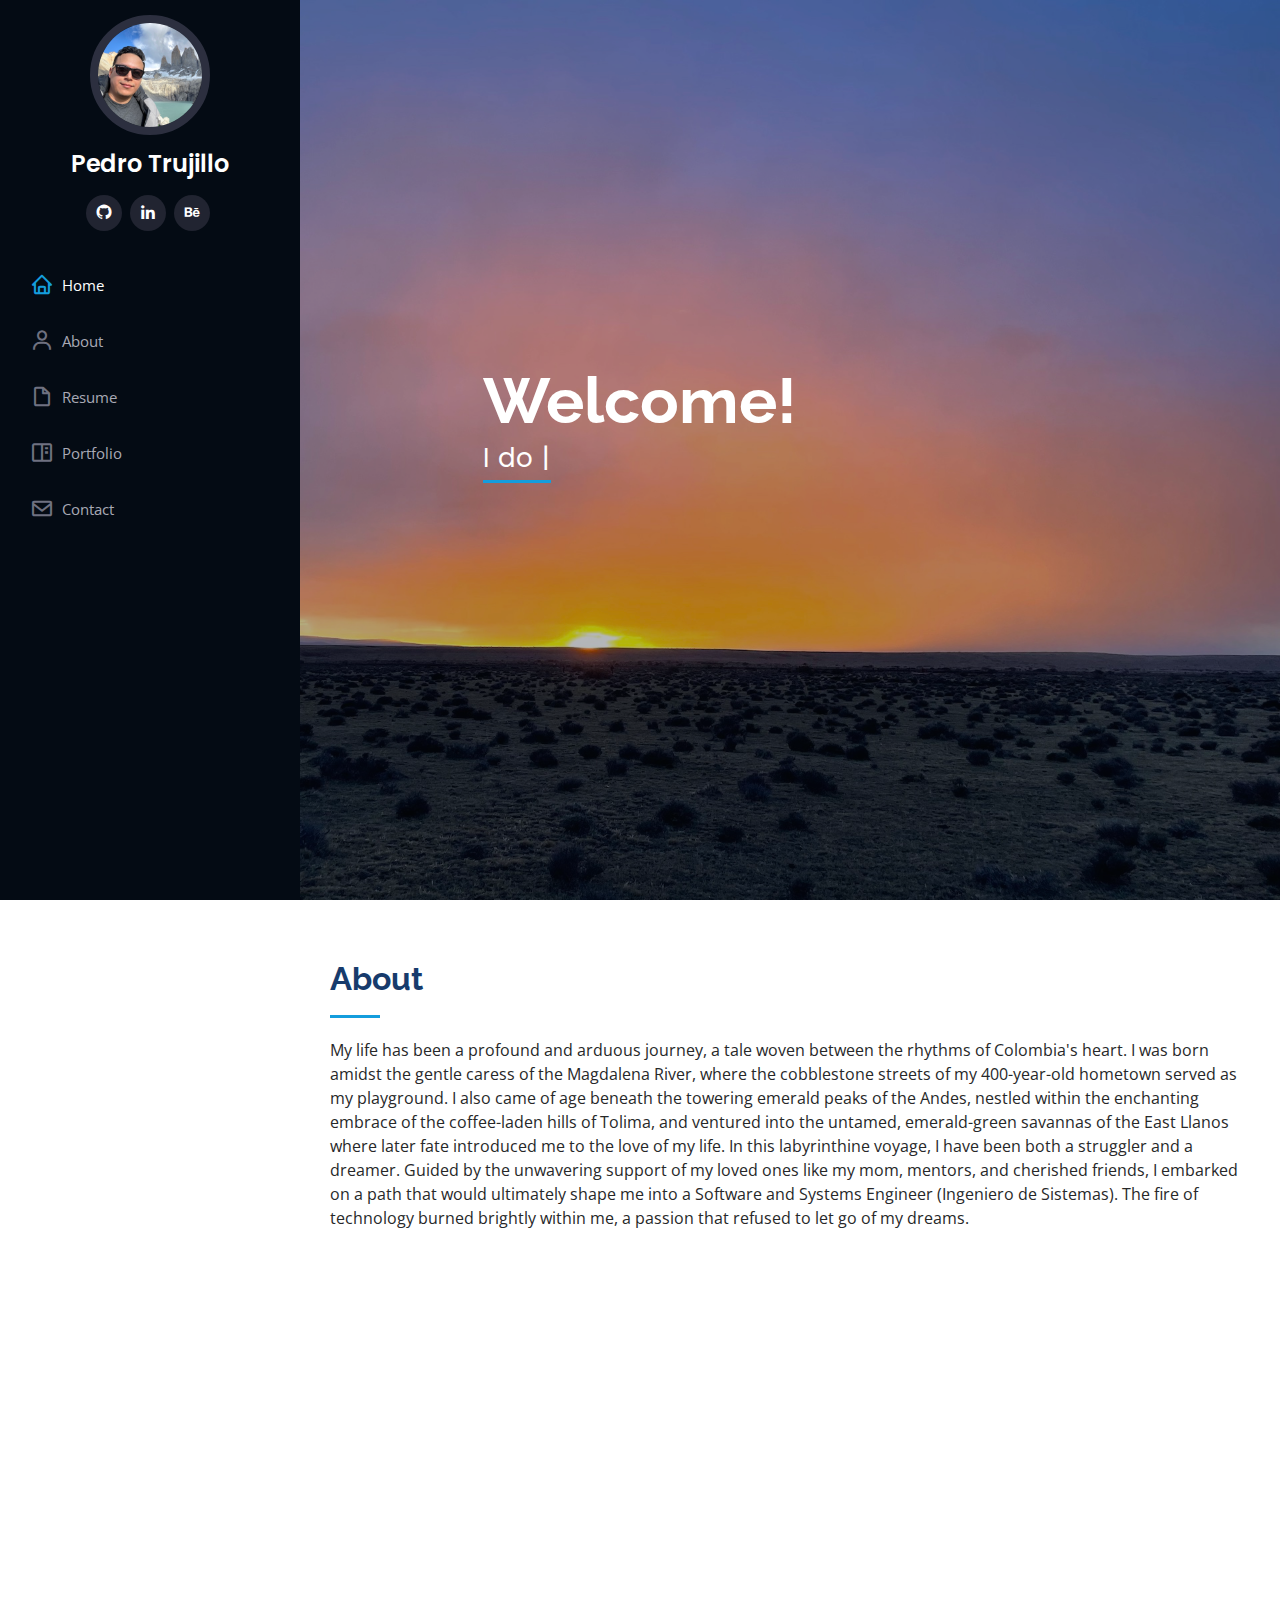
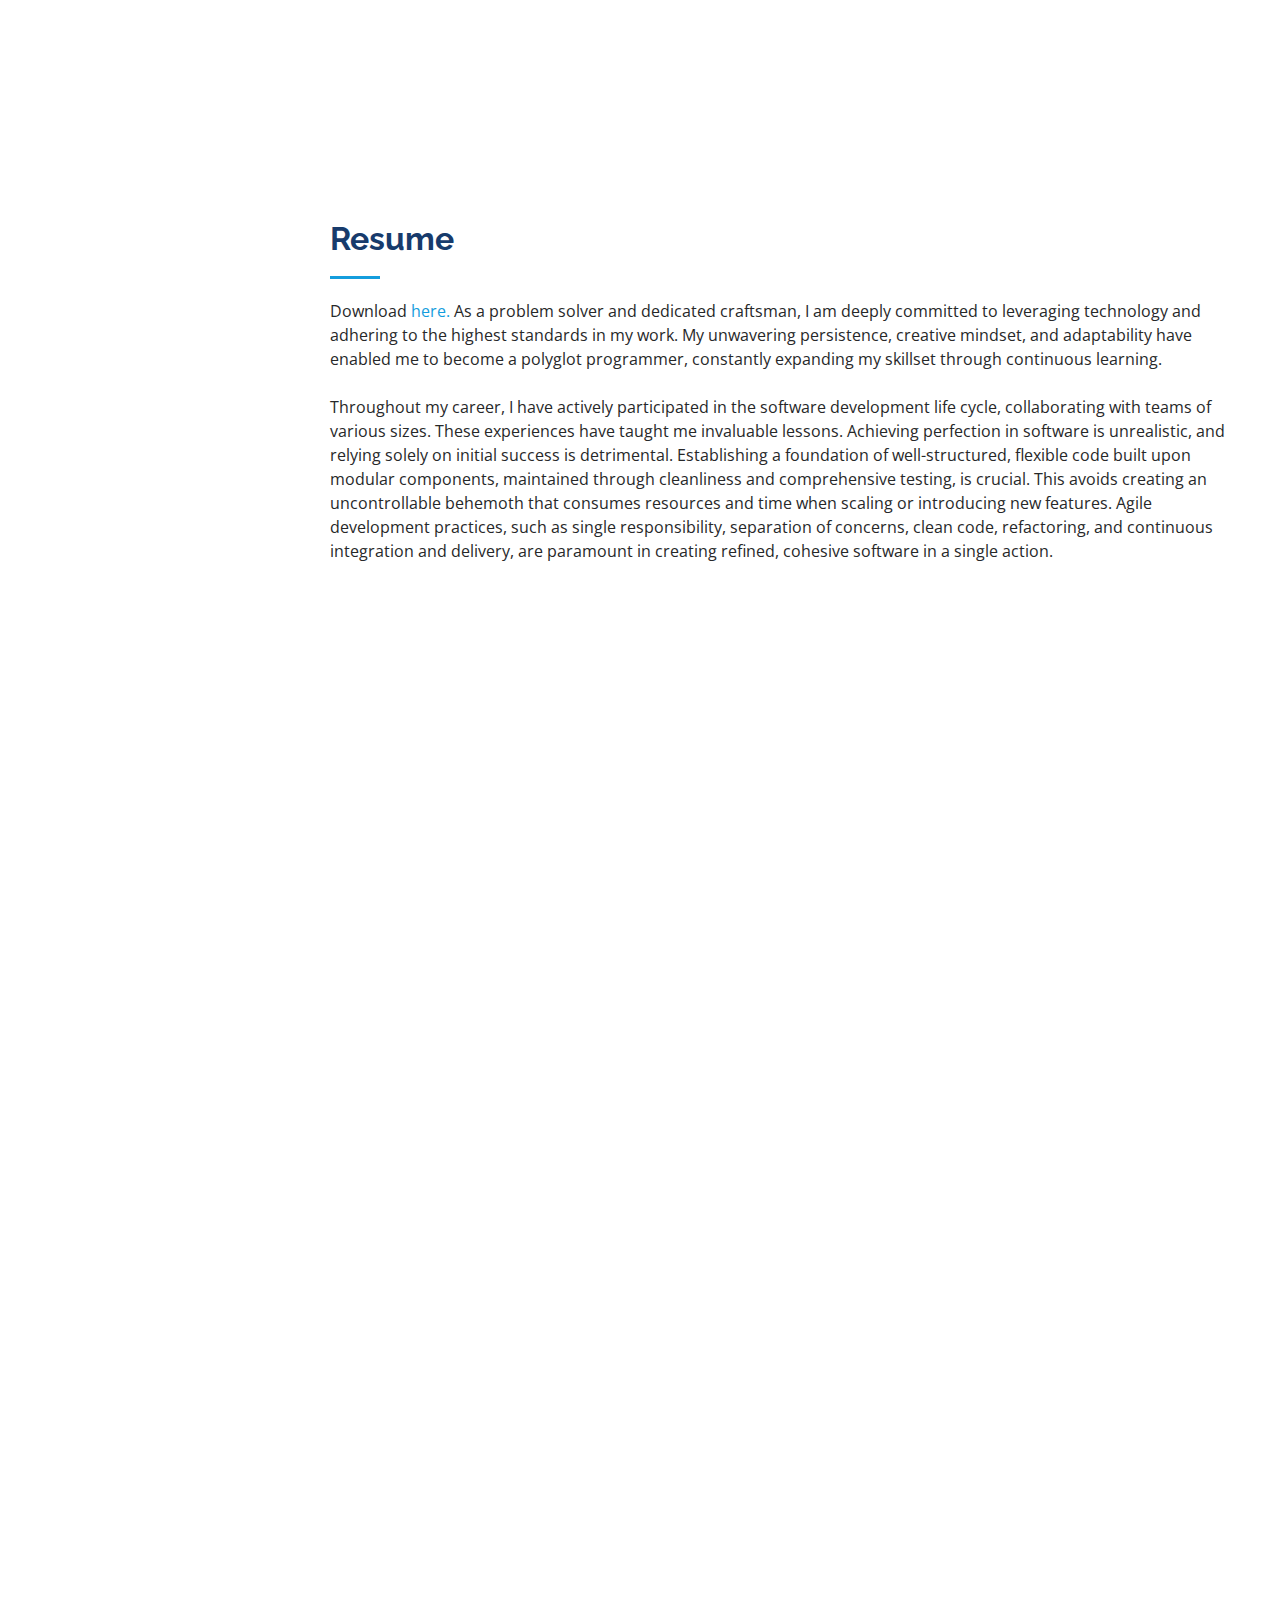
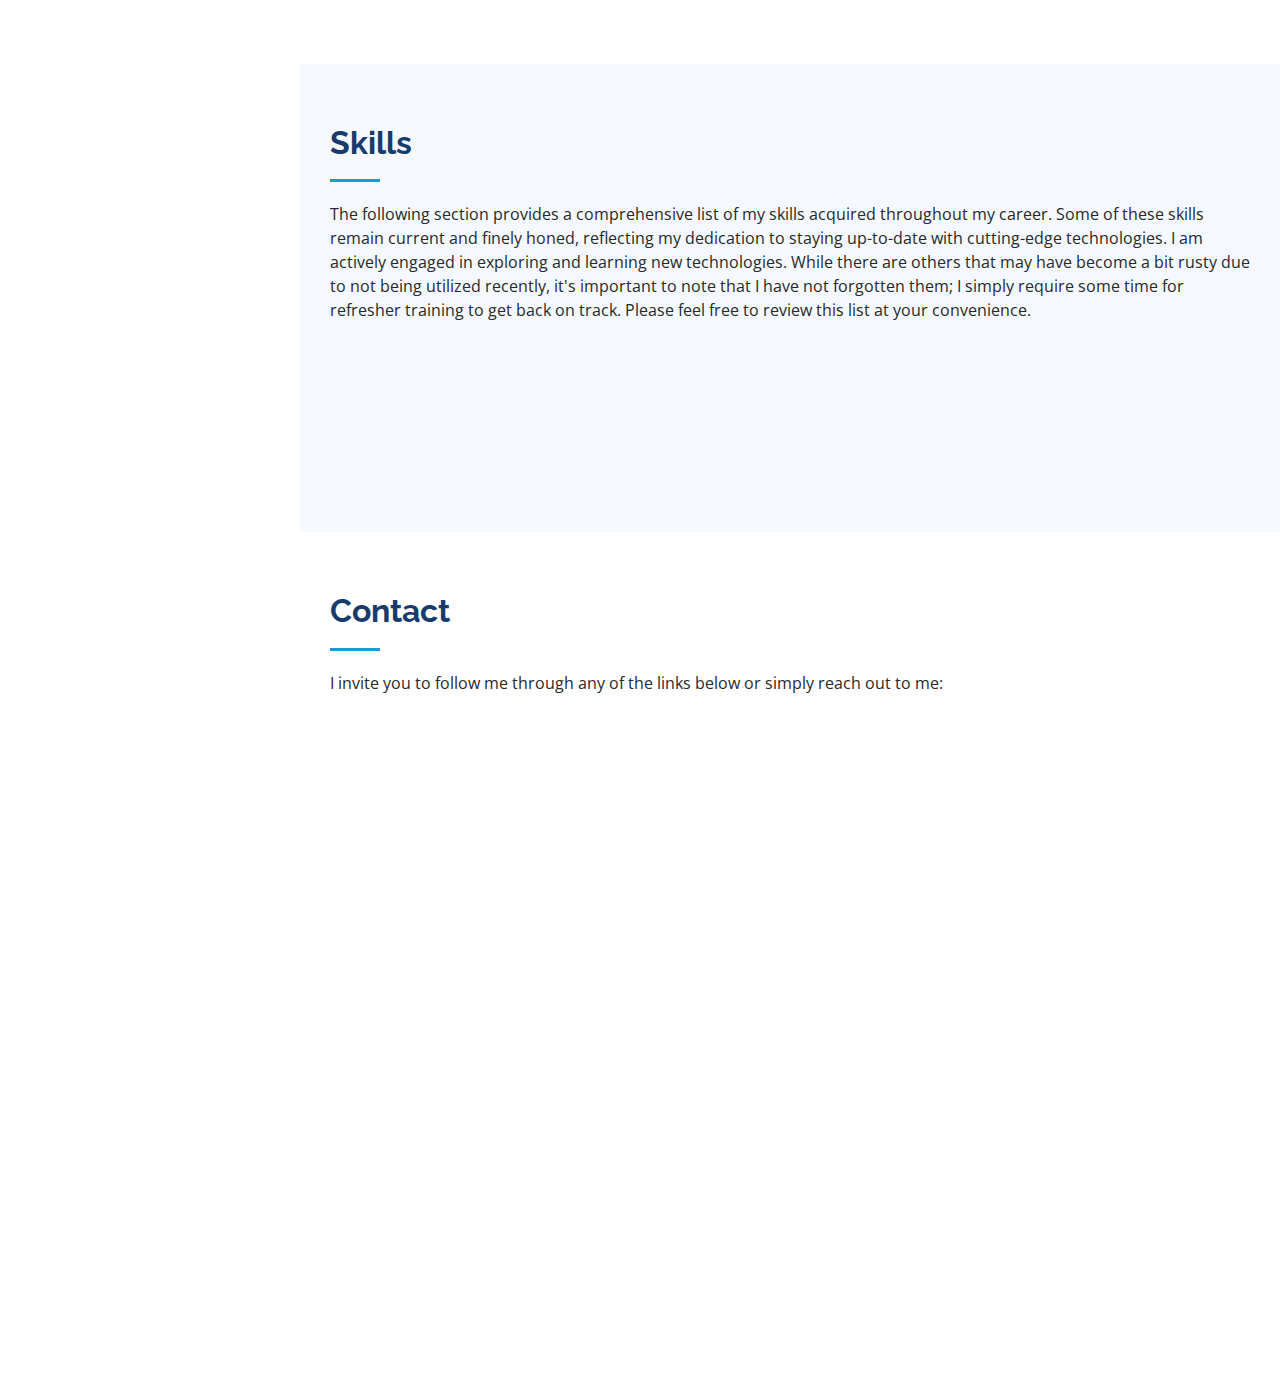
==== commit 08fcab2d: "Refaactored resume json with a more solid structure and addedd missing topic. Improved style for ski" ====
--- a/index.html
+++ b/index.html
@@ -76,8 +76,8 @@
   <!-- ======= Hero Section ======= -->
   <section id="hero" class="d-flex flex-column justify-content-center align-items-center">
     <div class="hero-container" data-aos="fade-in">
-      <h1>Pedro Trujillo</h1>
-      <p>I am <span class="typed" data-typed-items="a Software Engineer, a Developer, an AI Student 🧠 🤖, a Designer, an iOS Software Engineer"></span></p>
+      <h1>Welcome!</h1>
+      <p><!--I do --><span class="typed" data-typed-items="I do love to train AI models for fun!,I do developer stuff,I do software engineering stuff too,I do love studying AI 🧠 🤖 ❤️,I do designer 🎨 stuff too!,I do build iOS Apps too 📱, ... [¯\_(ツ)_/¯] → Debugging my neural net be like... Why won’t you LEARN?! lol,..Gradient descent through life—one learning rate at a time., I remember sometimes that every bug is just a future blog post, ..[Training GANs...] → Generator: 'Is this realistic?' Discriminator: '🤡', .[NLP Model Training...] → Epoch 1: 😭 | Epoch 100: 🎤 'I am become language.', ... [BERT at a party] → 'Sorry, I only do masked socializing.', Bad data prep = model grief. Good data prep = model relief,. [Gradient Descent in Real Life] → 'Me trying to find the optimal path to the fridge.', [Data Cleaning in Real Life] → 'Me: ‘Delete NaN.’ Reality: ‘NaN deletes your sanity.’', [Deploying a model] → 'Docker: ‘It worked on my machine.’ Kubernetes: ‘Hold my YAML.’', [Mic drop 🎤. Pandas DataFrame applauds.]"></span></p>
     </div>
   </section><!-- End Hero -->
 
--- a/assets/css/style.css
+++ b/assets/css/style.css
@@ -1144,6 +1144,51 @@
 }
 
 /*--------------------------------------------------------------
+# Skills Index item (Pedro)
+--------------------------------------------------------------*/
+
+/* .skills .progress .skill { */
+.skill {
+
+  padding: 2;
+  margin: 0 0 6px 0;
+  /* margin: 6px; */
+
+  /* text-transform: uppercase; */
+  display: block;
+  /* font-weight: 600; */
+  font-weight: 400;
+  font-family: "Poppins", sans-serif;
+  color: #050d18;
+}
+
+.skills .skills-content h2{
+  text-align: center;
+  font-weight: 500;
+  margin-top: 4% !important; 
+  margin-bottom: 3% !important; 
+}
+
+.skills h3{
+  color: #149ddd;
+  font-weight: 550;
+  margin-top: 2% !important;
+}
+
+.skills h5{
+  color: #149ddd;
+  font-weight: 600;
+  margin-top: 1.5% !important;
+}
+
+/* .skills h2 h3 h4 { */
+  /* line-height: 80px !important; */
+  /* margin-bottom: 2% !important; */
+ 
+  /* margin-bottom: 8px !important; */
+/* } */
+
+/*--------------------------------------------------------------
 # Portfolio Index item (Pedro)
 --------------------------------------------------------------*/
 
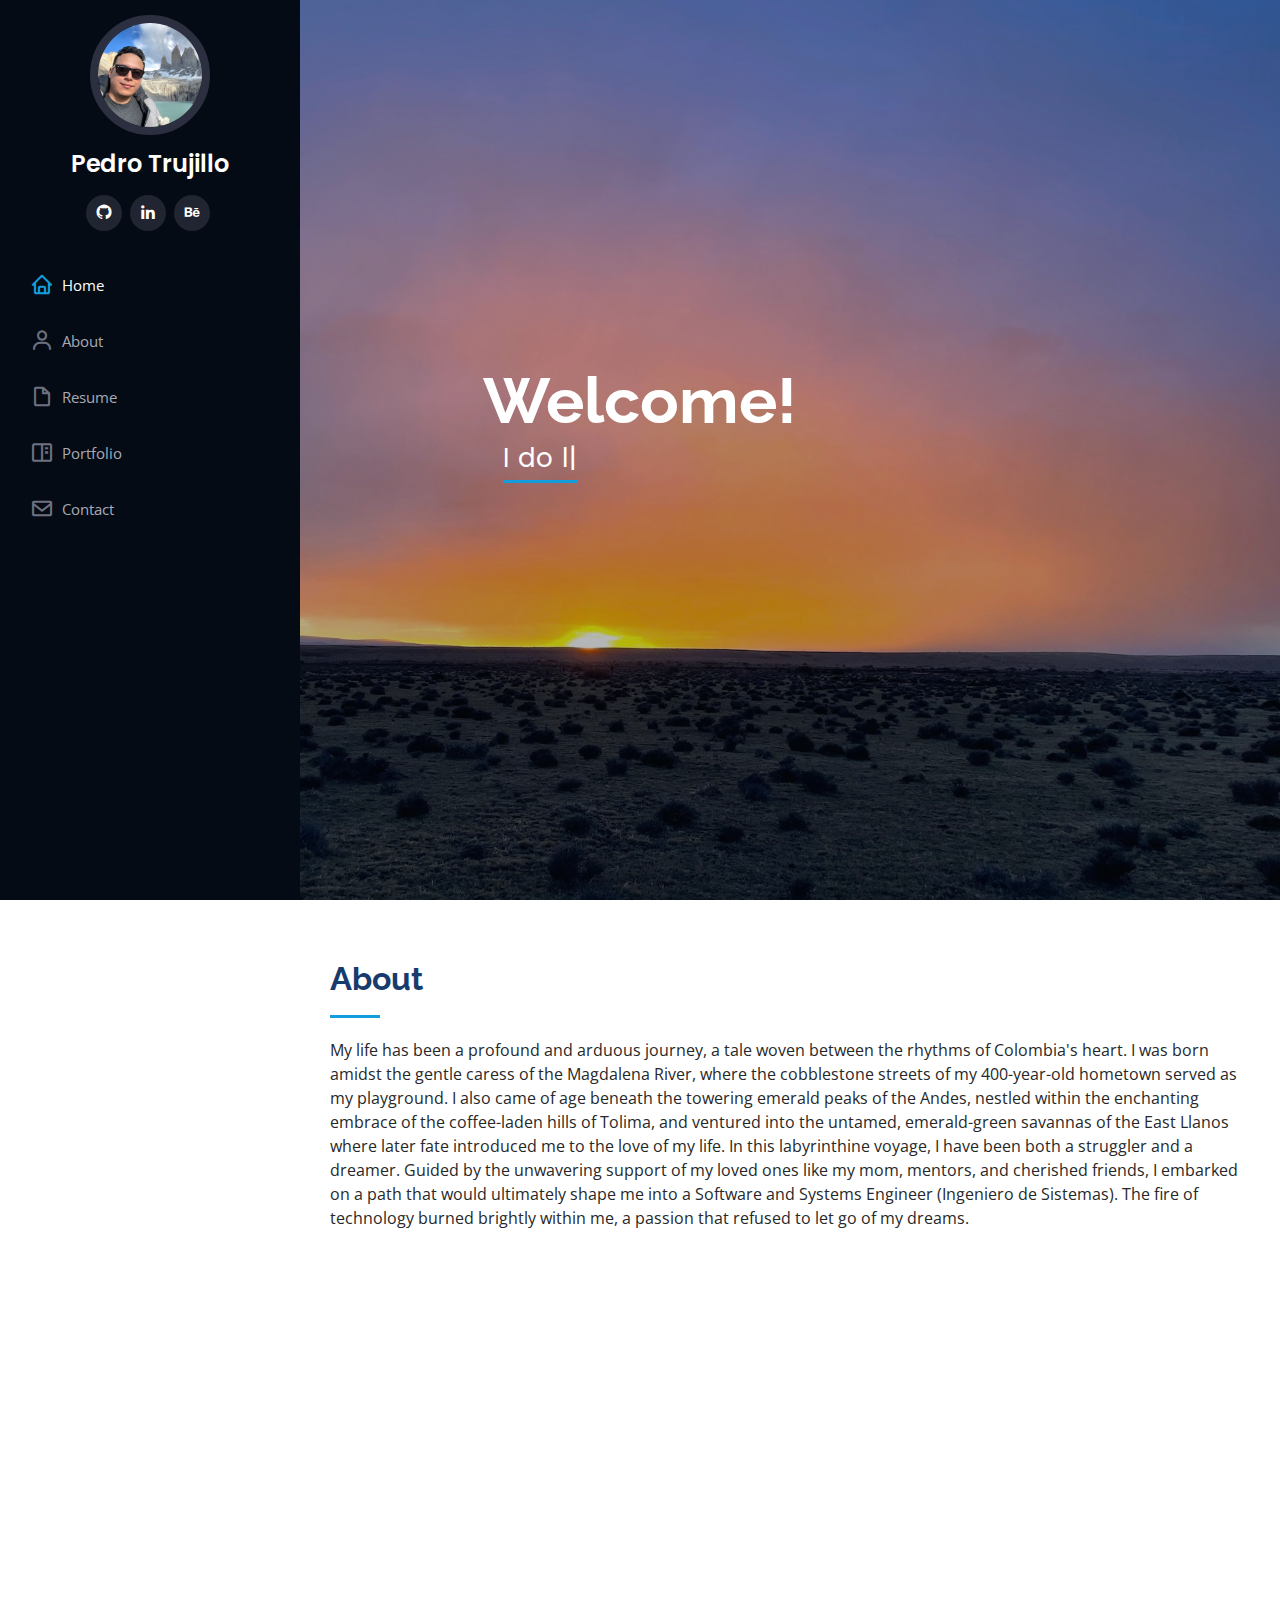
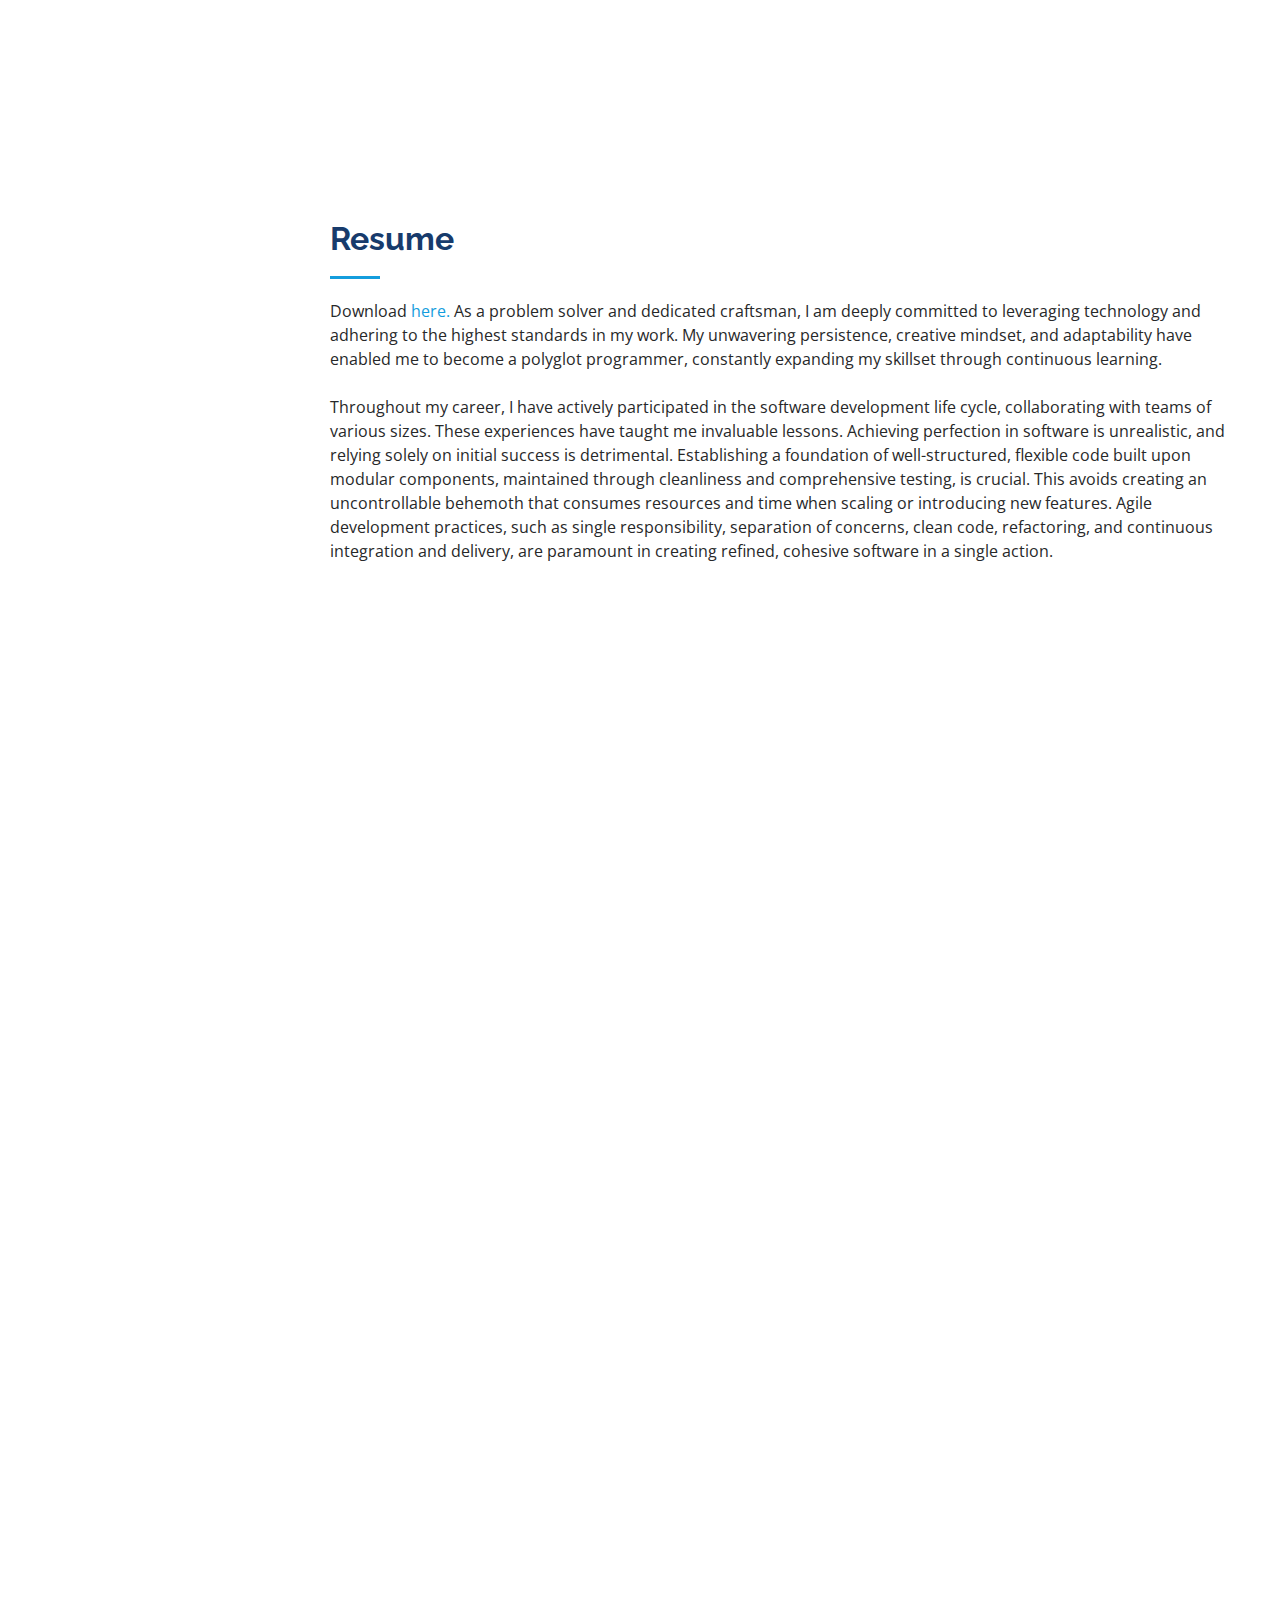
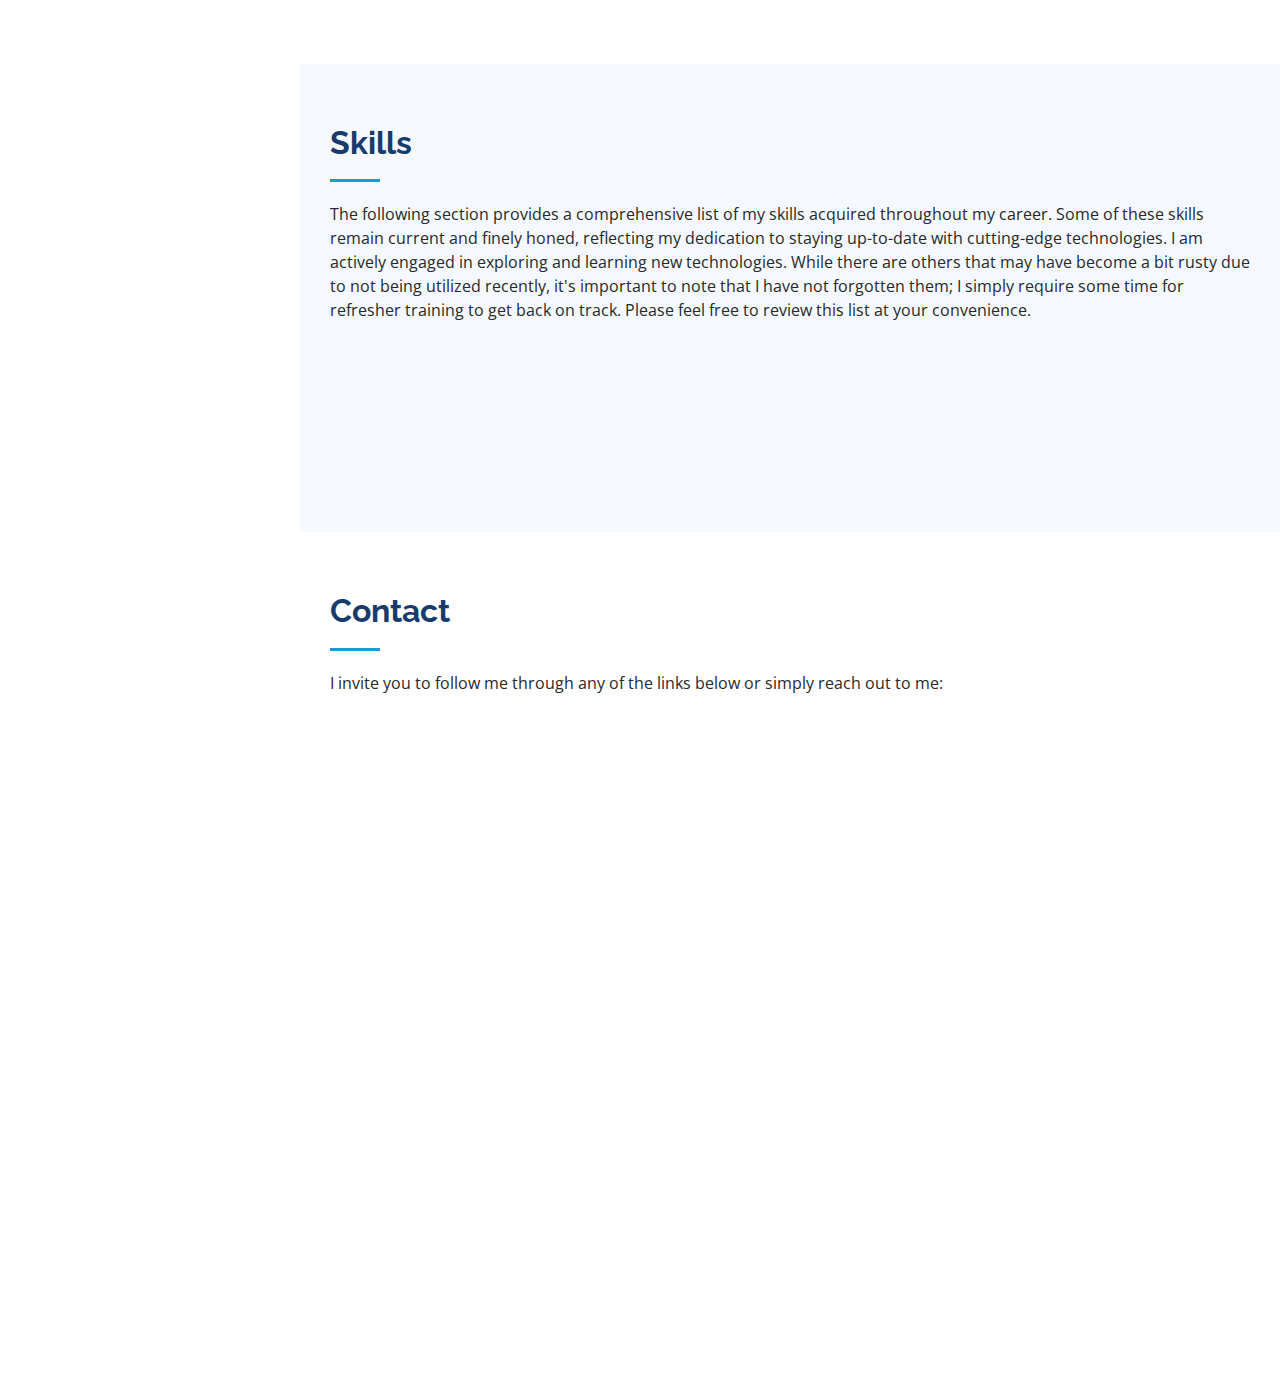
==== commit 42144510: "added fixes to hero in index.html" ====
--- a/index.html
+++ b/index.html
@@ -75,8 +75,9 @@
 
   <!-- ======= Hero Section ======= -->
   <section id="hero" class="d-flex flex-column justify-content-center align-items-center">
+    <h1>Welcome!</h1>
     <div class="hero-container" data-aos="fade-in">
-      <h1>Welcome!</h1>
+      
       <p><!--I do --><span class="typed" data-typed-items="I do love to train AI models for fun!,I do developer stuff,I do software engineering stuff too,I do love studying AI 🧠 🤖 ❤️,I do designer 🎨 stuff too!,I do build iOS Apps too 📱, ... [¯\_(ツ)_/¯] → Debugging my neural net be like... Why won’t you LEARN?! lol,..Gradient descent through life—one learning rate at a time., I remember sometimes that every bug is just a future blog post, ..[Training GANs...] → Generator: 'Is this realistic?' Discriminator: '🤡', .[NLP Model Training...] → Epoch 1: 😭 | Epoch 100: 🎤 'I am become language.', ... [BERT at a party] → 'Sorry, I only do masked socializing.', Bad data prep = model grief. Good data prep = model relief,. [Gradient Descent in Real Life] → 'Me trying to find the optimal path to the fridge.', [Data Cleaning in Real Life] → 'Me: ‘Delete NaN.’ Reality: ‘NaN deletes your sanity.’', [Deploying a model] → 'Docker: ‘It worked on my machine.’ Kubernetes: ‘Hold my YAML.’', [Mic drop 🎤. Pandas DataFrame applauds.]"></span></p>
     </div>
   </section><!-- End Hero -->
--- a/assets/css/style.css
+++ b/assets/css/style.css
@@ -1196,4 +1196,17 @@
   font-size: 1200%;
   text-align: center;
   background-color: white;
+}
+
+/*--------------------------------------------------------------
+# Hero Index  (Pedro)
+--------------------------------------------------------------*/
+#hero h1 {
+  z-index: 2;
+}
+@media (min-width: 1024px) {
+  .hero-container {
+      max-width: 60%;
+      margin-left: 2%;
+  }
 }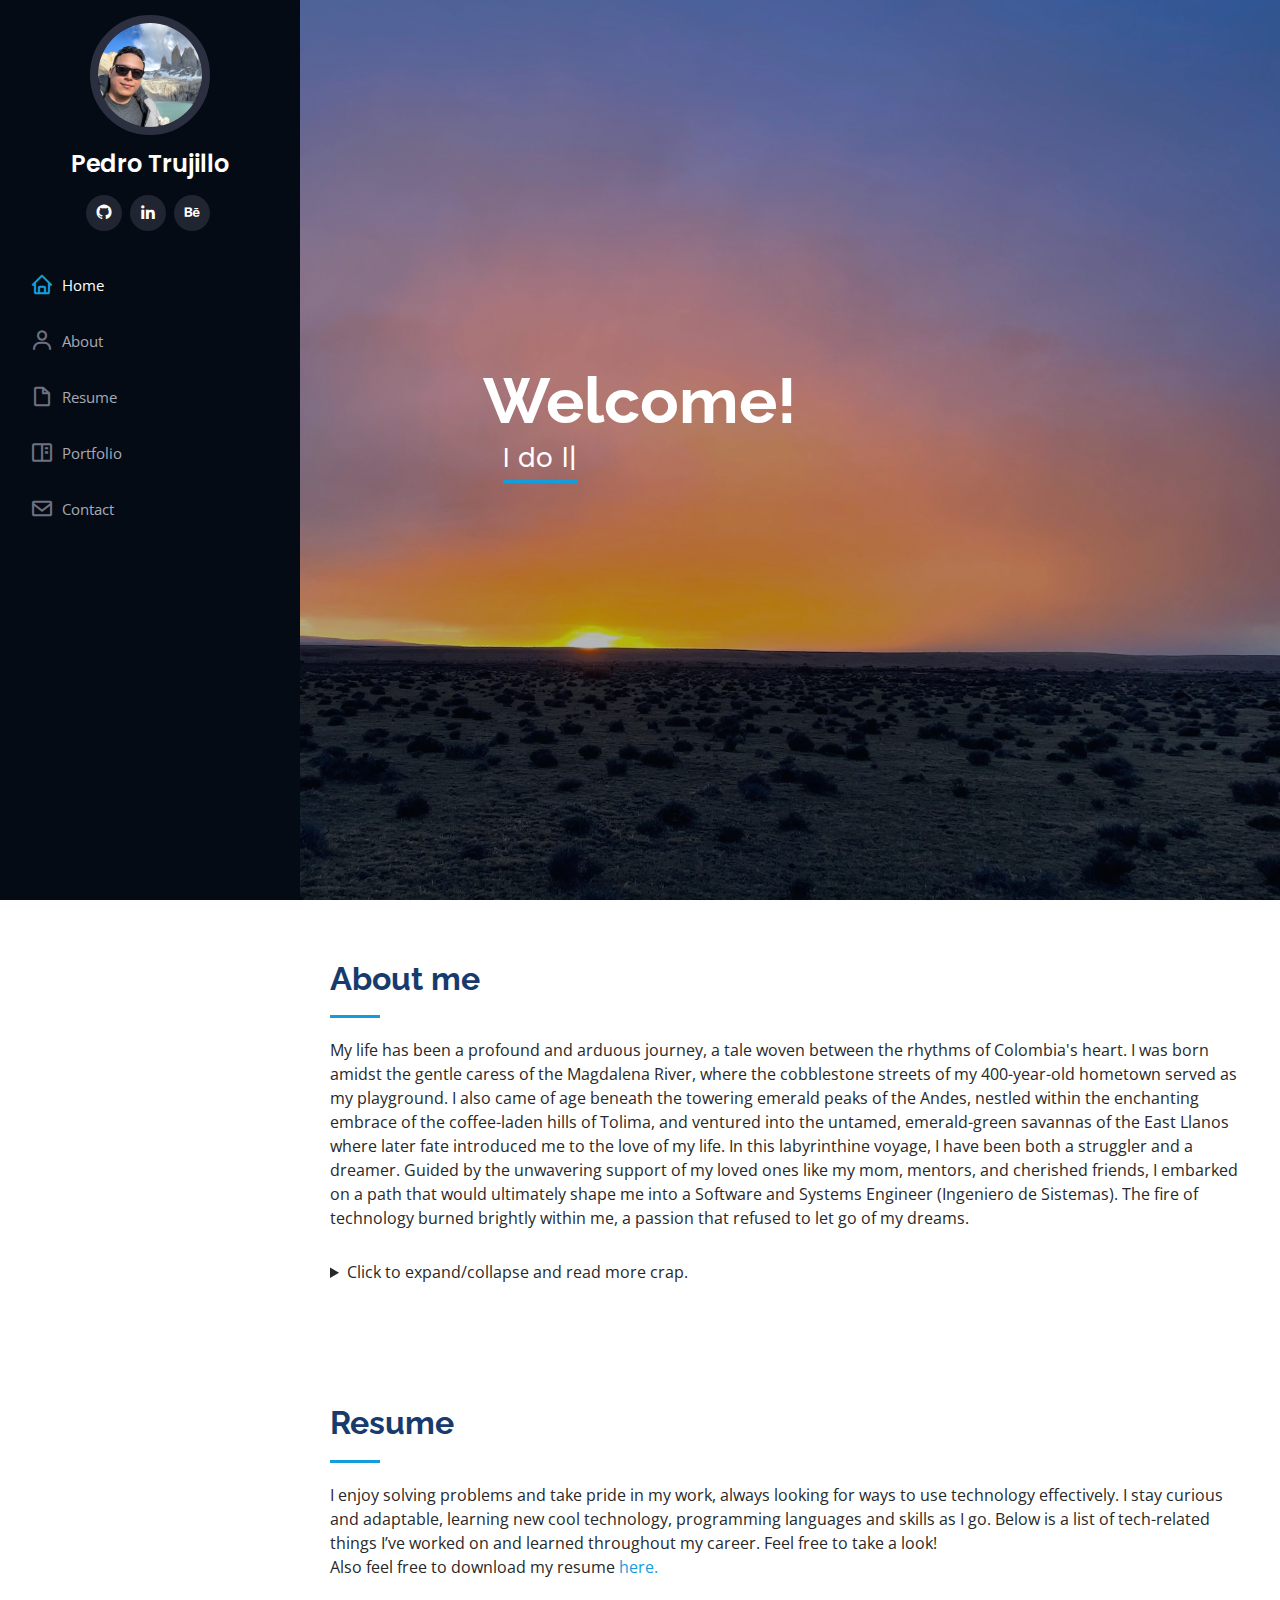
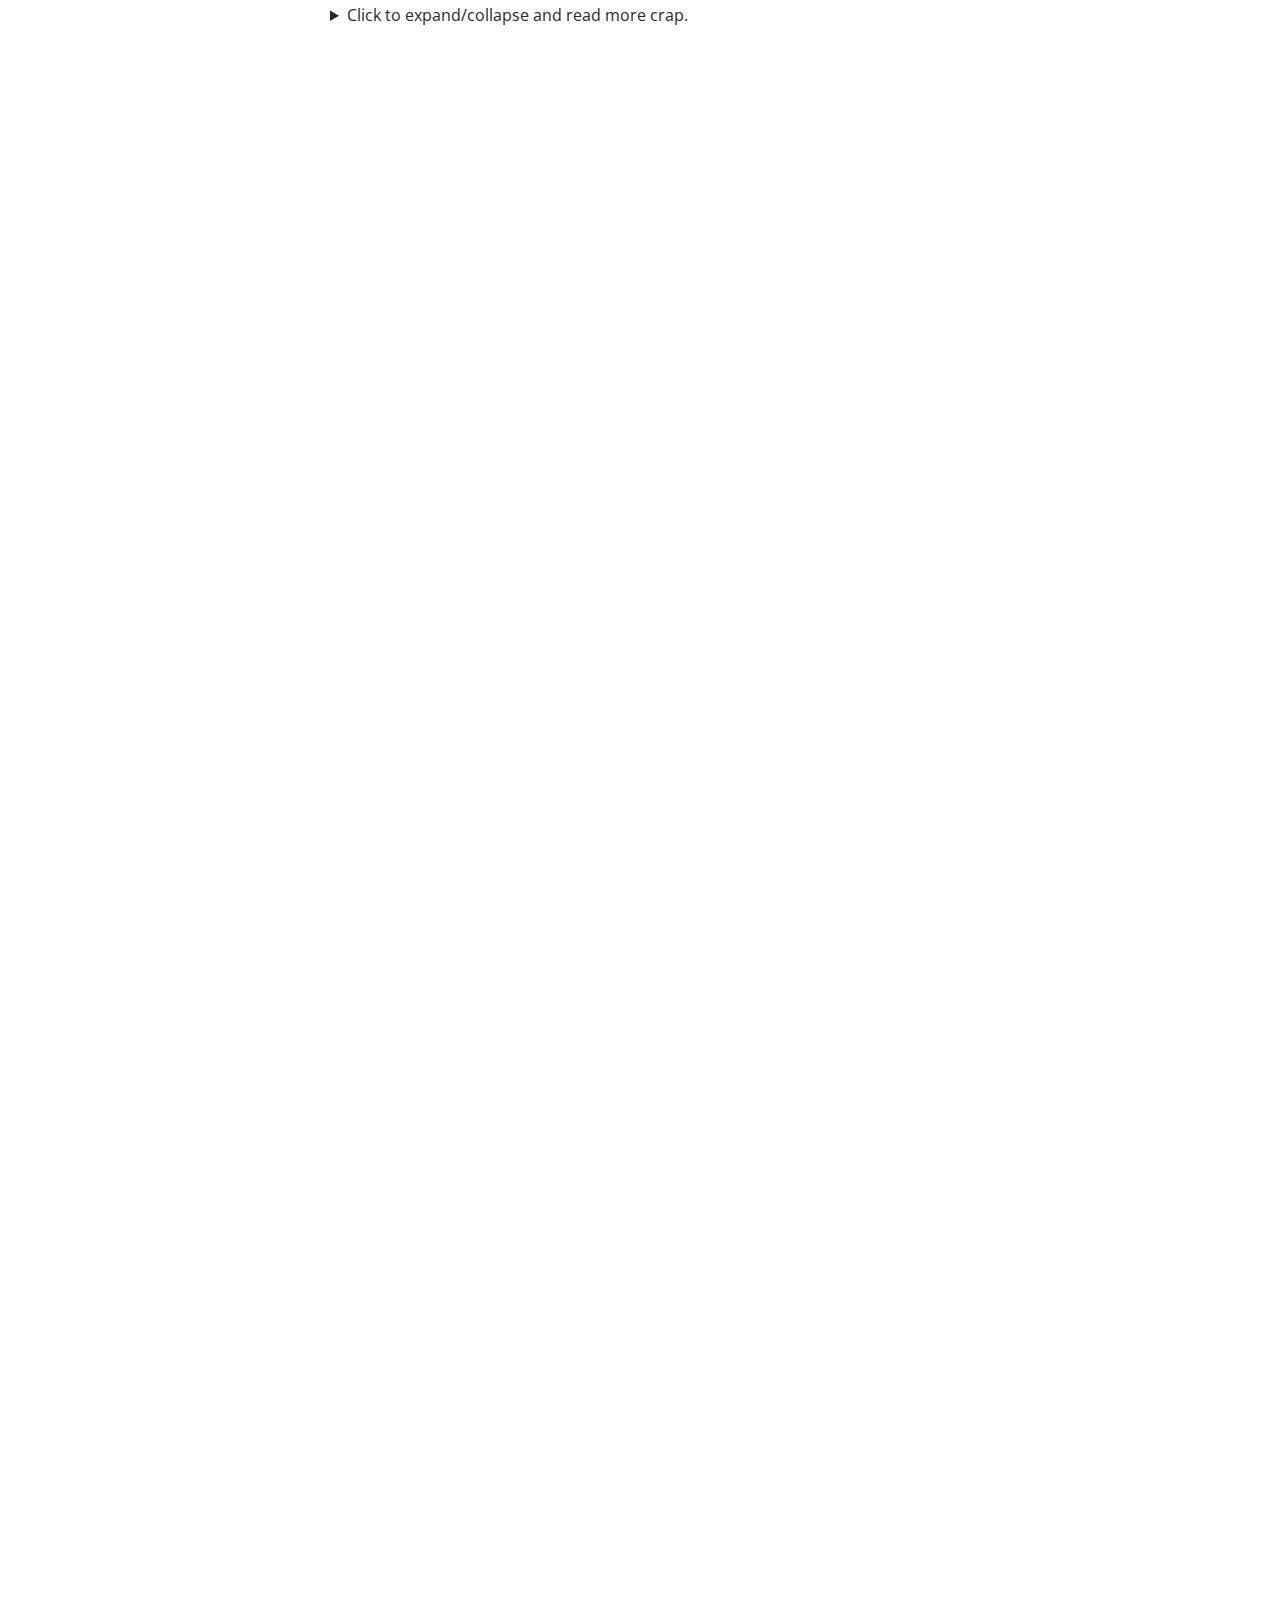
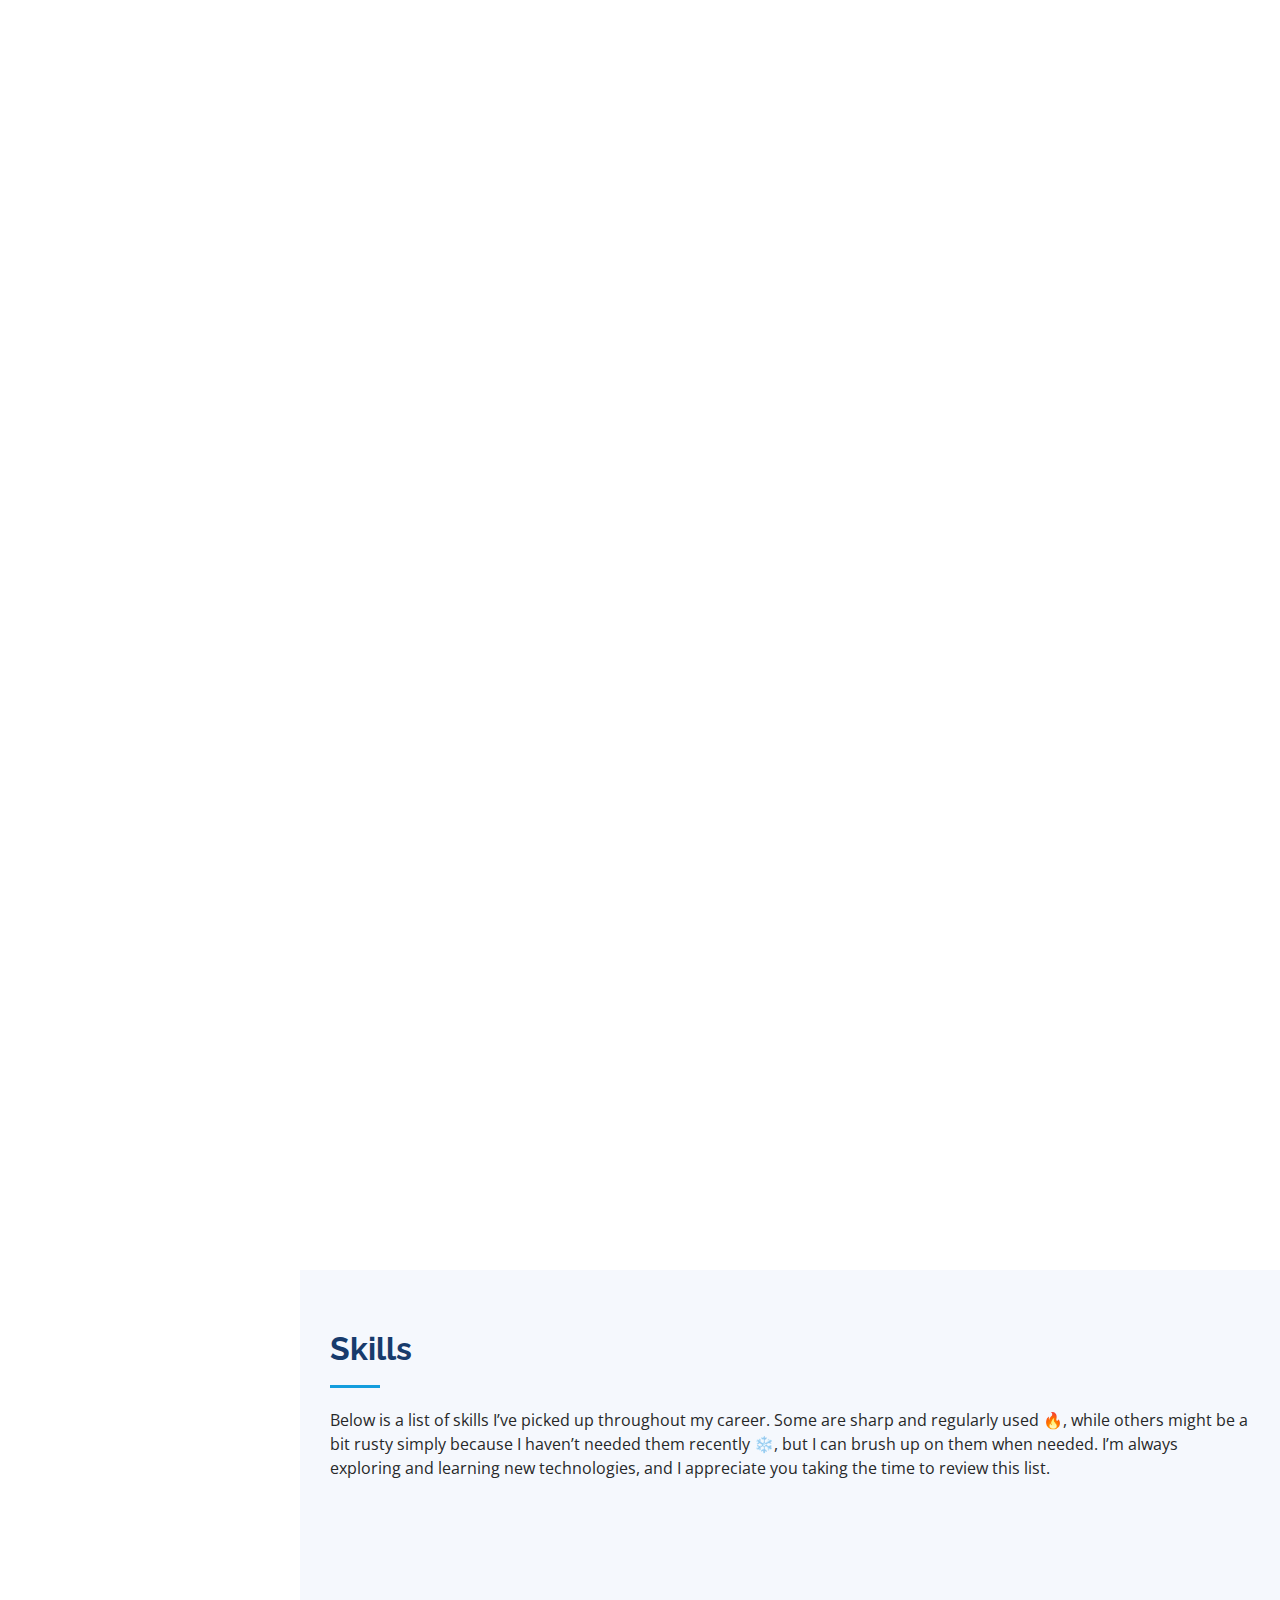
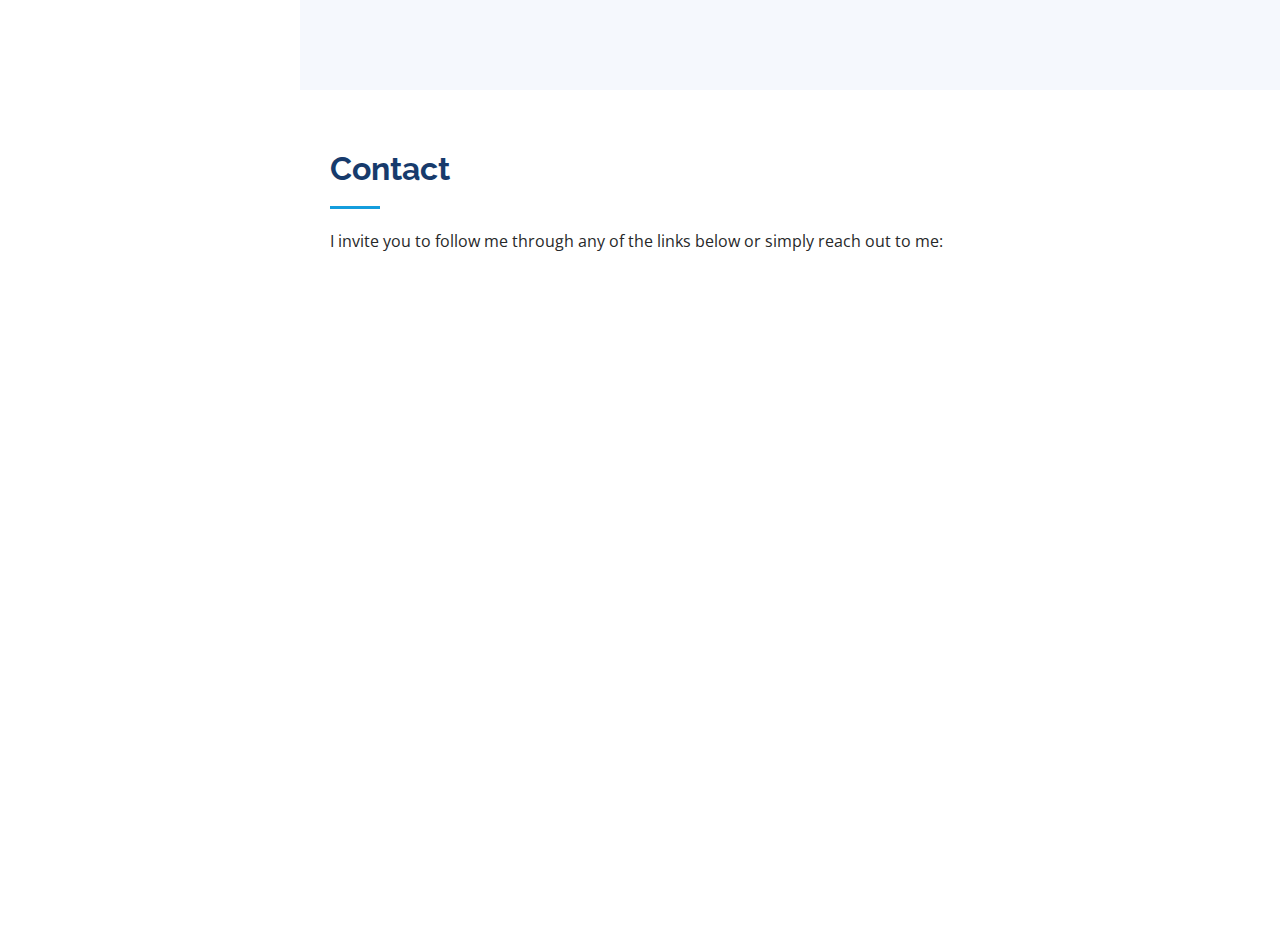
==== commit cd59ff1e: "Added missing ml skill, modified text in html. Added colapsible html features." ====
--- a/index.html
+++ b/index.html
@@ -89,53 +89,55 @@
       <div class="container">
 
         <div class="section-title">
-          <h2>About</h2>
+          <h2>About me</h2>
           <p>
           My life has been a profound and arduous journey, a tale woven between the rhythms of Colombia's heart. I was born amidst the gentle caress of the Magdalena River, where the cobblestone streets of my 400-year-old hometown served as my playground. I also came of age beneath the towering emerald peaks of the Andes, nestled within the enchanting embrace of the coffee-laden hills of Tolima, and ventured into the untamed, emerald-green savannas of the East Llanos where later fate introduced me to the love of my life.
           In this labyrinthine voyage, I have been both a struggler and a dreamer. Guided by the unwavering support of my loved ones like my mom, mentors, and cherished friends, I embarked on a path that would ultimately shape me into a Software and Systems Engineer (Ingeniero de Sistemas). The fire of technology burned brightly within me, a passion that refused to let go of my dreams.
           </p>
           
         </div>
-
-        <div class="row">
-          <div class="col-lg-4" data-aos="fade-right">
-            <img src="assets/img/profile-img.jpg" class="img-fluid" alt="">
-          </div>
-          <div class="col-lg-8 pt-4 pt-lg-0 content" data-aos="fade-left">
-            <!-- <h3>Principal Software Engineer &amp; Master AI Student.</h3>
-            <p class="fst-italic">
-              Some information that you may be interested:
-            </p> -->
-            <!-- <div class="row">
-              <div class="col-lg-6">
-                <ul>
-                  <li><i class="bi bi-chevron-right"></i> <strong>LinkedIn:</strong> <span><a href="https://www.linkedin.com/in/pedro-t-63516685/">pedro-t-63516685</a></span></li>
-                  <li><i class="bi bi-chevron-right"></i> <strong>Phone:</strong> <span>407 633 ****</span></li>
-                  <li><i class="bi bi-chevron-right"></i> <strong>City:</strong> <span>Orlando, FL, USA</span></li>
-                </ul>
-              </div>
-              <div class="col-lg-6">
-                <ul>
-                  <li><i class="bi bi-chevron-right"></i> <strong>Degree:</strong> <span>Bachelor's</span></li>
-                  <li><i class="bi bi-chevron-right"></i> <strong>Email:</strong> <span>pedrot211@gmail.com</span></li>
-                  <li><i class="bi bi-chevron-right"></i> <strong>Hire:</strong> <span>Available</span></li>
-                </ul>
-              </div>
-            </div> -->
-            <p>
-            Throughout my career, I have been a giver, a creator of knowledge. My journey began as a humble researcher at the Universidad de los Llanos, where I crafted educational content and shared my wisdom with eager minds. Later, I joined the pioneering team of engineers, a select few from a pool of over 200 candidates, who would shape the future of military simulation technology in Colombia. Our innovations garnered attention from international corporations, the media, and influential figures around us.
-            </p>
-            <p>
-            The path led me to the shores of the United States, a journey not devoid of challenges. Historic issues cast shadows upon the land, making it difficult for those from minority backgrounds to flourish. Yet, I stood resilient, undeterred by adversity. I have had the privilege of collaborating with various companies across diverse industries, where I met remarkable teams and individuals who have illuminated my way. Together, we forged tools to support hundred of thousands if not millions of people around the globe 🌍.
-            </p>
-            <p>
-            And now, the journey continues to unfold. I stand at the threshold of growth, pursuing a Master's degree in AI, delving deeper into the realm of Deep Learning—a subject that ignites my soul with unbridled passion. 🧠 🤖 
-            </p>
-            <!-- <p>
-              I am a highly skilled Software Engineer and developer with extensive experience in programming, team leadership, and mentorship across diverse industries. My expertise lies in the Apple ecosystem platforms, including iOS, tvOS, and watchOS, where I consistently apply industry best practices such as Clean Code, Architecture, and TDD. Alongside my technical skills, I have a strong passion for 3D Art, Gaming, and AI, which fuels my excitement and motivation. Although I also have a background as a Full Stack Web Developer, I am open to refreshing my knowledge in that area.
-            </p> -->
-          </div>
-        </div>
+        <details>
+          <summary>Click to expand/collapse and read more crap.</summary>
+          <div class="row">
+            <div class="col-lg-4" data-aos="fade-right">
+              <img src="assets/img/profile-img.jpg" class="img-fluid" alt="">
+            </div>
+            <div class="col-lg-8 pt-4 pt-lg-0 content" data-aos="fade-left">
+              <!-- <h3>Principal Software Engineer &amp; Master AI Student.</h3>
+              <p class="fst-italic">
+                Some information that you may be interested:
+              </p> -->
+              <!-- <div class="row">
+                <div class="col-lg-6">
+                  <ul>
+                    <li><i class="bi bi-chevron-right"></i> <strong>LinkedIn:</strong> <span><a href="https://www.linkedin.com/in/pedro-t-63516685/">pedro-t-63516685</a></span></li>
+                    <li><i class="bi bi-chevron-right"></i> <strong>Phone:</strong> <span>407 633 ****</span></li>
+                    <li><i class="bi bi-chevron-right"></i> <strong>City:</strong> <span>Orlando, FL, USA</span></li>
+                  </ul>
+                </div>
+                <div class="col-lg-6">
+                  <ul>
+                    <li><i class="bi bi-chevron-right"></i> <strong>Degree:</strong> <span>Bachelor's</span></li>
+                    <li><i class="bi bi-chevron-right"></i> <strong>Email:</strong> <span>pedrot211@gmail.com</span></li>
+                    <li><i class="bi bi-chevron-right"></i> <strong>Hire:</strong> <span>Available</span></li>
+                  </ul>
+                </div>
+              </div> -->
+              <p>
+              Throughout my career, I have been a giver, a creator of knowledge. My journey began as a humble researcher at the Universidad de los Llanos, where I crafted educational content and shared my wisdom with eager minds. Later, I joined the pioneering team of engineers, a select few from a pool of over 200 candidates, who would shape the future of military simulation technology in Colombia. Our innovations garnered attention from international corporations, the media, and influential figures around us.
+              </p>
+              <p>
+              The path led me to the shores of the United States, a journey not devoid of challenges. Historic issues cast shadows upon the land, making it difficult for those from minority backgrounds to flourish. Yet, I stood resilient, undeterred by adversity. I have had the privilege of collaborating with various companies across diverse industries, where I met remarkable teams and individuals who have illuminated my way. Together, we forged tools to support hundred of thousands if not millions of people around the globe 🌍.
+              </p>
+              <p>
+              And now, the journey continues to unfold. I stand at the threshold of growth, pursuing a Master's degree in AI, delving deeper into the realm of Deep Learning—a subject that ignites my soul with unbridled passion. 🧠 🤖 
+              </p>
+              <!-- <p>
+                I am a highly skilled Software Engineer and developer with extensive experience in programming, team leadership, and mentorship across diverse industries. My expertise lies in the Apple ecosystem platforms, including iOS, tvOS, and watchOS, where I consistently apply industry best practices such as Clean Code, Architecture, and TDD. Alongside my technical skills, I have a strong passion for 3D Art, Gaming, and AI, which fuels my excitement and motivation. Although I also have a background as a Full Stack Web Developer, I am open to refreshing my knowledge in that area.
+              </p> -->
+            </div>
+          </div>
+        </details>
 
       </div>
     </section><!-- End About Section -->
@@ -194,9 +196,14 @@
 
         <div class="section-title">
           <h2>Resume</h2>
-          <p> Download <a href="https://drive.google.com/file/d/1314ybwlVuCGXH4gkIQ4_PvV-wGQ3tSxV/view?usp=share_link"> here.</a> As a problem solver and dedicated craftsman, I am deeply committed to leveraging technology and adhering to the highest standards in my work. My unwavering persistence, creative mindset, and adaptability have enabled me to become a polyglot programmer, constantly expanding my skillset through continuous learning.</p>
+          <p>I enjoy solving problems and take pride in my work, always looking for ways to use technology effectively. I stay curious and adaptable, learning new cool technology, programming languages and skills as I go. Below is a list of tech-related things I’ve worked on and learned throughout my career. Feel free to take a look!</p>
+          <p>Also feel free to download my resume <a href="https://drive.google.com/file/d/1314ybwlVuCGXH4gkIQ4_PvV-wGQ3tSxV/view?usp=share_link"> here.</a> </p>
           <br>
-          <p>Throughout my career, I have actively participated in the software development life cycle, collaborating with teams of various sizes. These experiences have taught me invaluable lessons. Achieving perfection in software is unrealistic, and relying solely on initial success is detrimental. Establishing a foundation of well-structured, flexible code built upon modular components, maintained through cleanliness and comprehensive testing, is crucial. This avoids creating an uncontrollable behemoth that consumes resources and time when scaling or introducing new features. Agile development practices, such as single responsibility, separation of concerns, clean code, refactoring, and continuous integration and delivery, are paramount in creating refined, cohesive software in a single action.</p>
+          <details>
+            <summary>Click to expand/collapse and read more crap.</summary>
+            <br>
+            <p>Throughout my career, I’ve been involved in different stages of software development, working with teams of all sizes. These experiences have shown me that software is never truly perfect, and early success doesn’t guarantee long-term stability. I’ve learned the importance of writing well-structured, flexible code with modular components, keeping it clean and well-tested to make future changes easier. Practices like single responsibility, separation of concerns, clean code, refactoring, and continuous integration, easy to deploy in a single action, to help keep software manageable and adaptable over time.</p>
+          </details>
         </div>
 
         <div class="row">
@@ -218,7 +225,7 @@
           
           
           <div class="col-lg-12" data-aos="fade-up" data-aos-delay="100">
-            <h3 class="resume-title">Professional Experience 11+ Years</h3>
+            <h3 class="resume-title">Professional Experience 12+ Years</h3>
 
             <div class="resume-item">
               <h4>Master in Artificial Intelligence - Student</h4>
@@ -226,10 +233,31 @@
               <p><em><a href="https://uniandes.edu.co/en">University of los Andes (Universidad de los Andes), Colombia</a></em></p>
               <ul>
                 <li>
-                Learning about Machine Learning Principles: ML Cycle, Model Training and Validation, Model Prediction and Interpretation, Linear Regression Models, Polynomial Regression Models, Hyperparameter Search, Regularization (Ridge and Lasso), Bias and Variance, Learning Curves, Classification Models, Logistic Regression, Binary and Multi-class Classification, Decision Trees, K-nearest Neighbors, Data Preparation.
-                </li>
-                <li>
-                Learning about Introduction to Contemporary AI: AI Ethics, Computer Vision, NLP (Natural Language Processing), Semantic Web and Ontologies, Embedded Systems.
+                Machine Learning Principles.
+                </li>
+                <li>
+                Introduction to Contemporary AI Course.
+                </li>
+                <li>
+                  ML/AI Math Course
+                </li>
+                <li>
+                  Supervised Machine Learning Course
+                </li>
+                <li>
+                  Unsupervised Machine Learning Course
+                </li>
+                <li>
+                  Deep Learning Course
+                </li>
+                <li>
+                  Computer Vision Part 1 Course
+                </li>
+                <li>
+                  Natural Language Processing (NPL) Course
+                </li>
+                <li>
+                  Advance Natural Language Processing  Course
                 </li>
               </ul>
             </div>
@@ -397,7 +425,7 @@
 
         <div class="section-title">
           <h2>Skills</h2>
-          <p>The following section provides a comprehensive list of my skills acquired throughout my career. Some of these skills remain current and finely honed, reflecting my dedication to staying up-to-date with cutting-edge technologies. I am actively engaged in exploring and learning new technologies. While there are others that may have become a bit rusty due to not being utilized recently, it's important to note that I have not forgotten them; I simply require some time for refresher training to get back on track. Please feel free to review this list at your convenience.</p>
+          <p>Below is a list of skills I’ve picked up throughout my career. Some are sharp and regularly used 🔥, while others might be a bit rusty simply because I haven’t needed them recently ❄️, but I can brush up on them when needed. I’m always exploring and learning new technologies, and I appreciate you taking the time to review this list.</p>
         </div>
 
         <div class="row skills-content" id="skillsContainer">
--- a/assets/css/style.css
+++ b/assets/css/style.css
@@ -1209,4 +1209,4 @@
       max-width: 60%;
       margin-left: 2%;
   }
-}+}
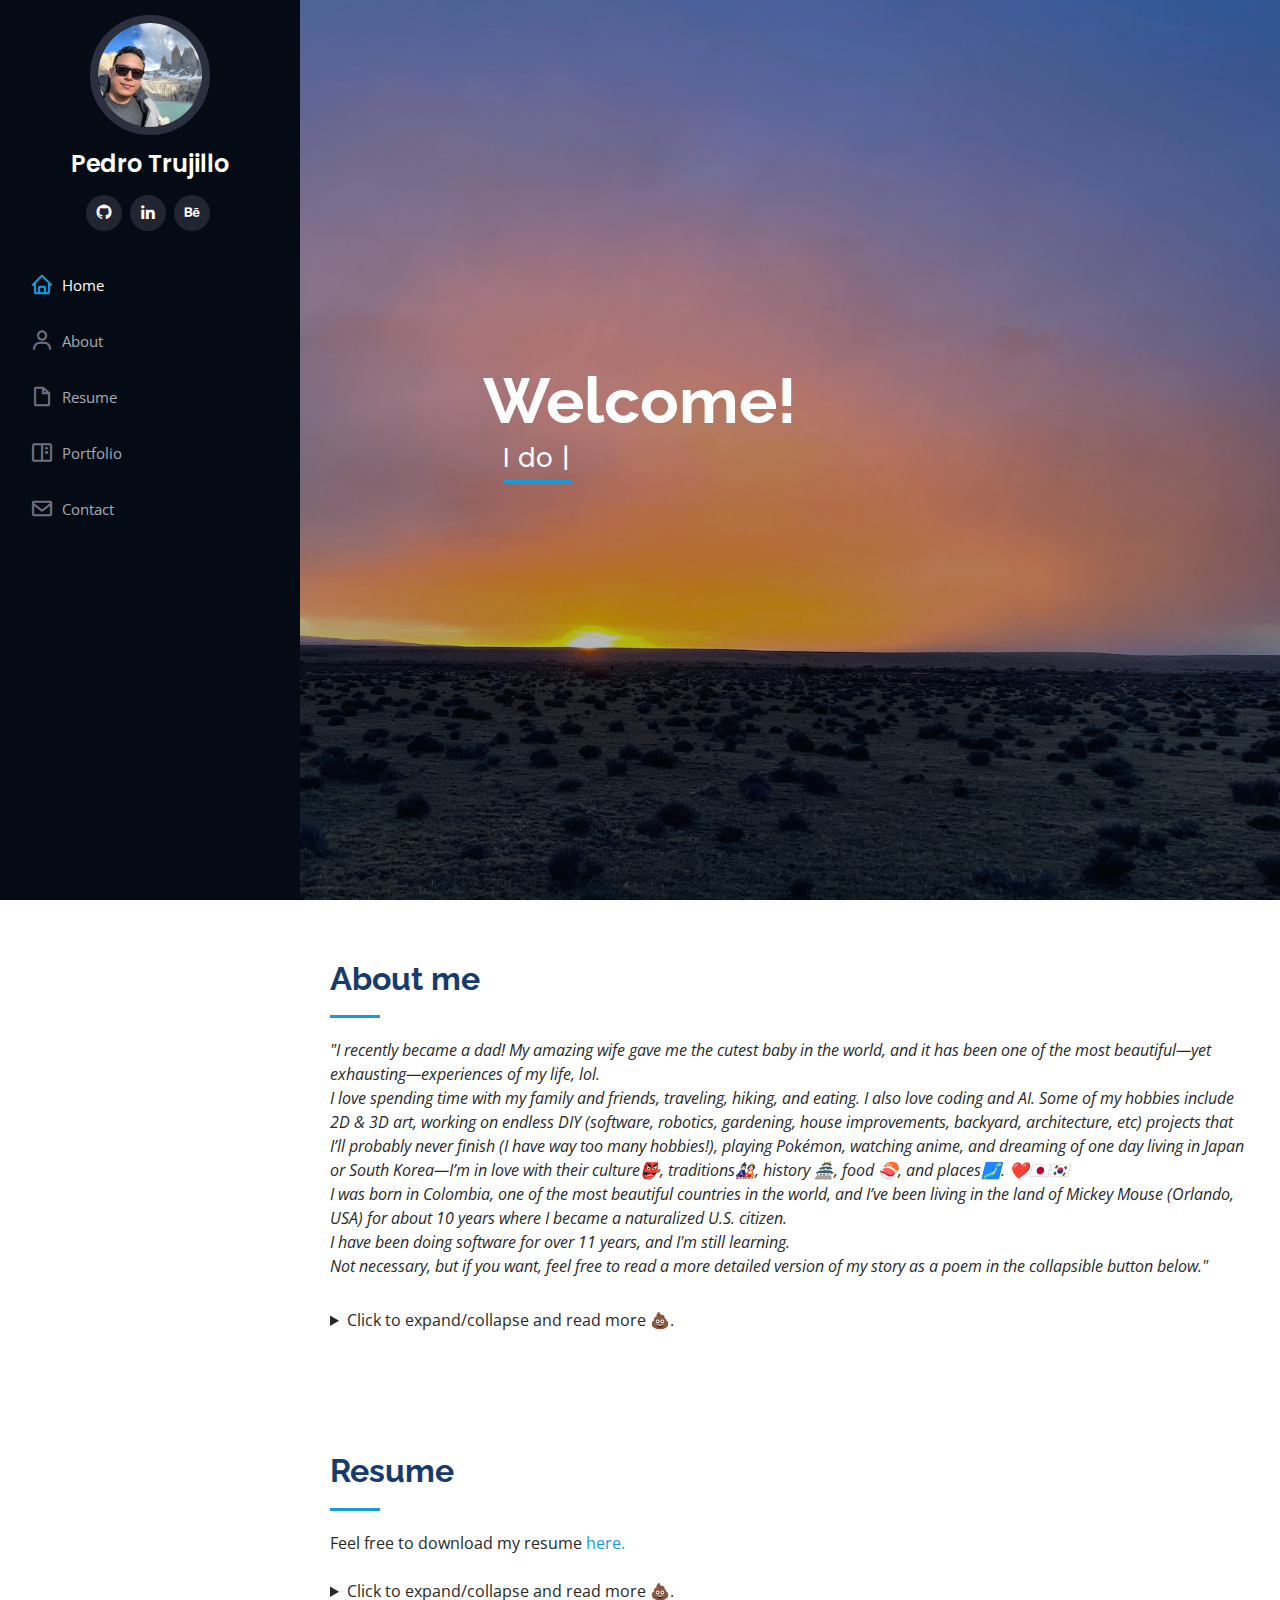
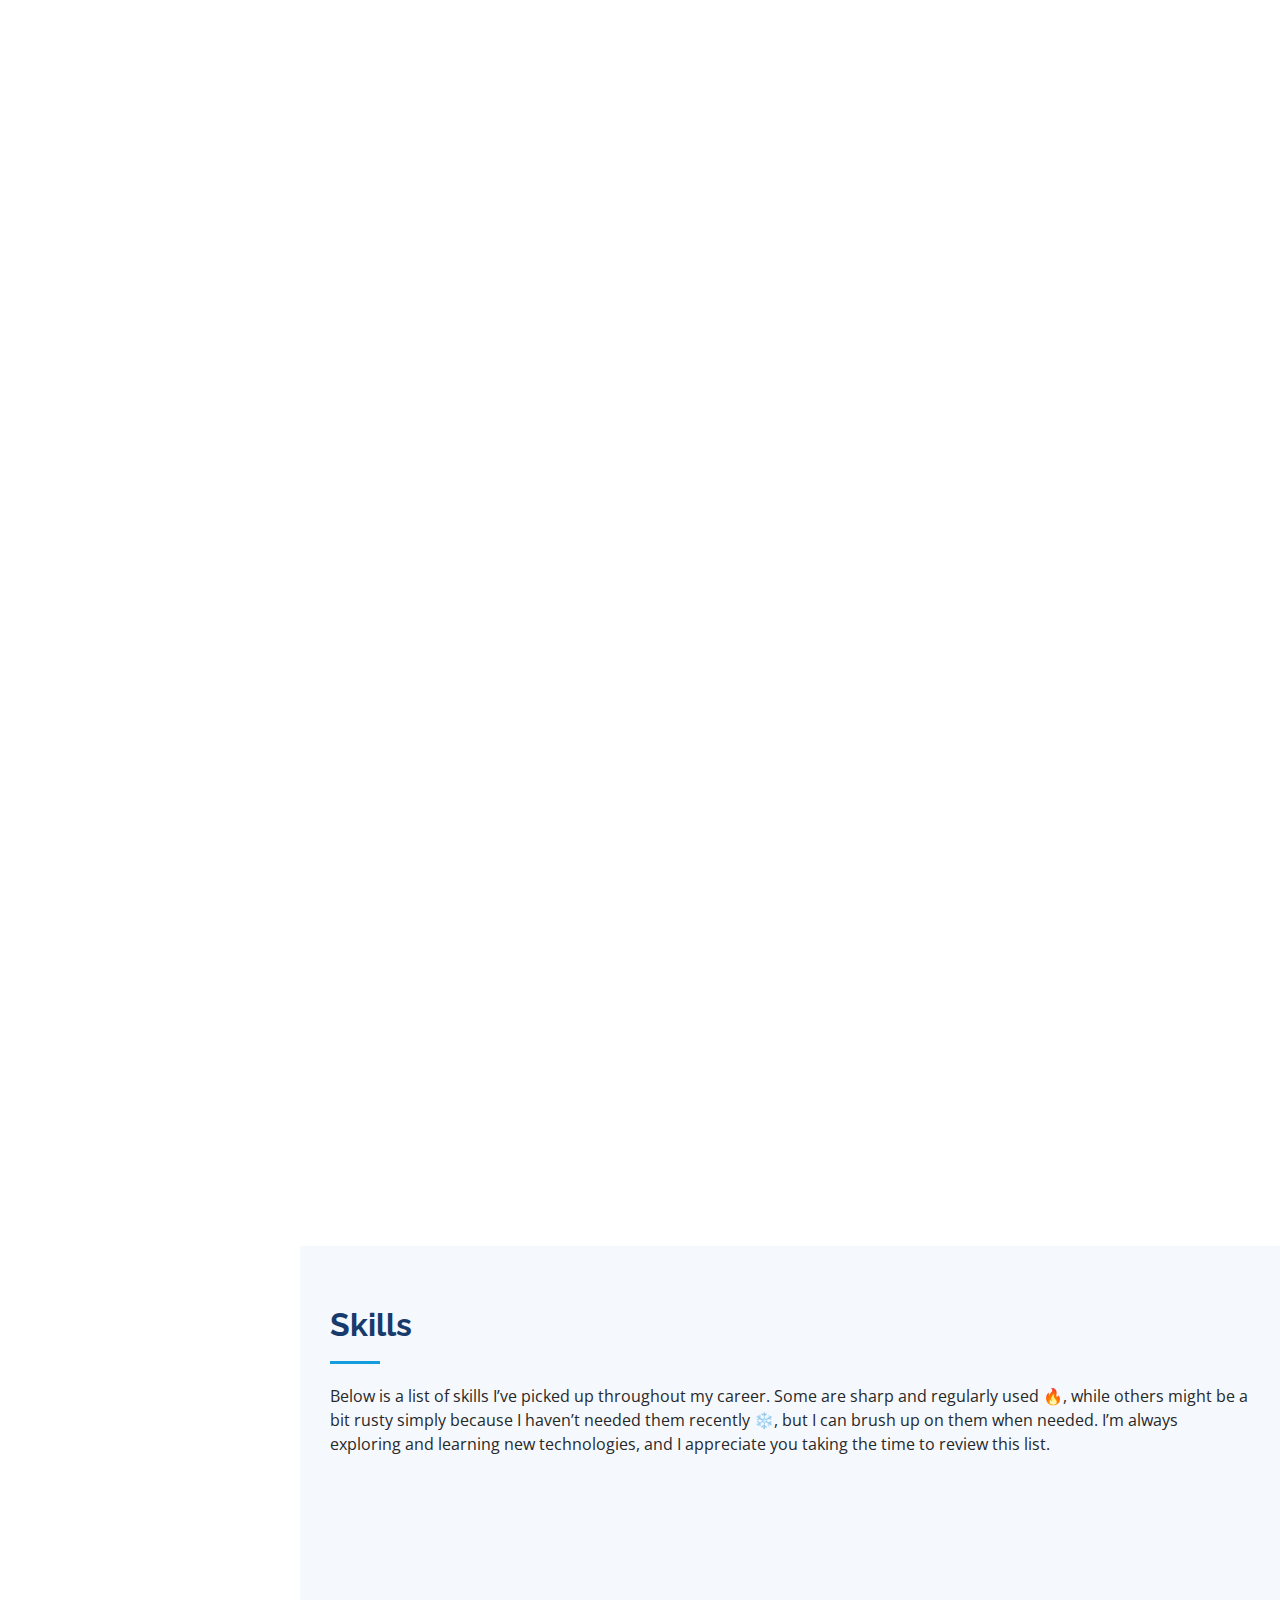
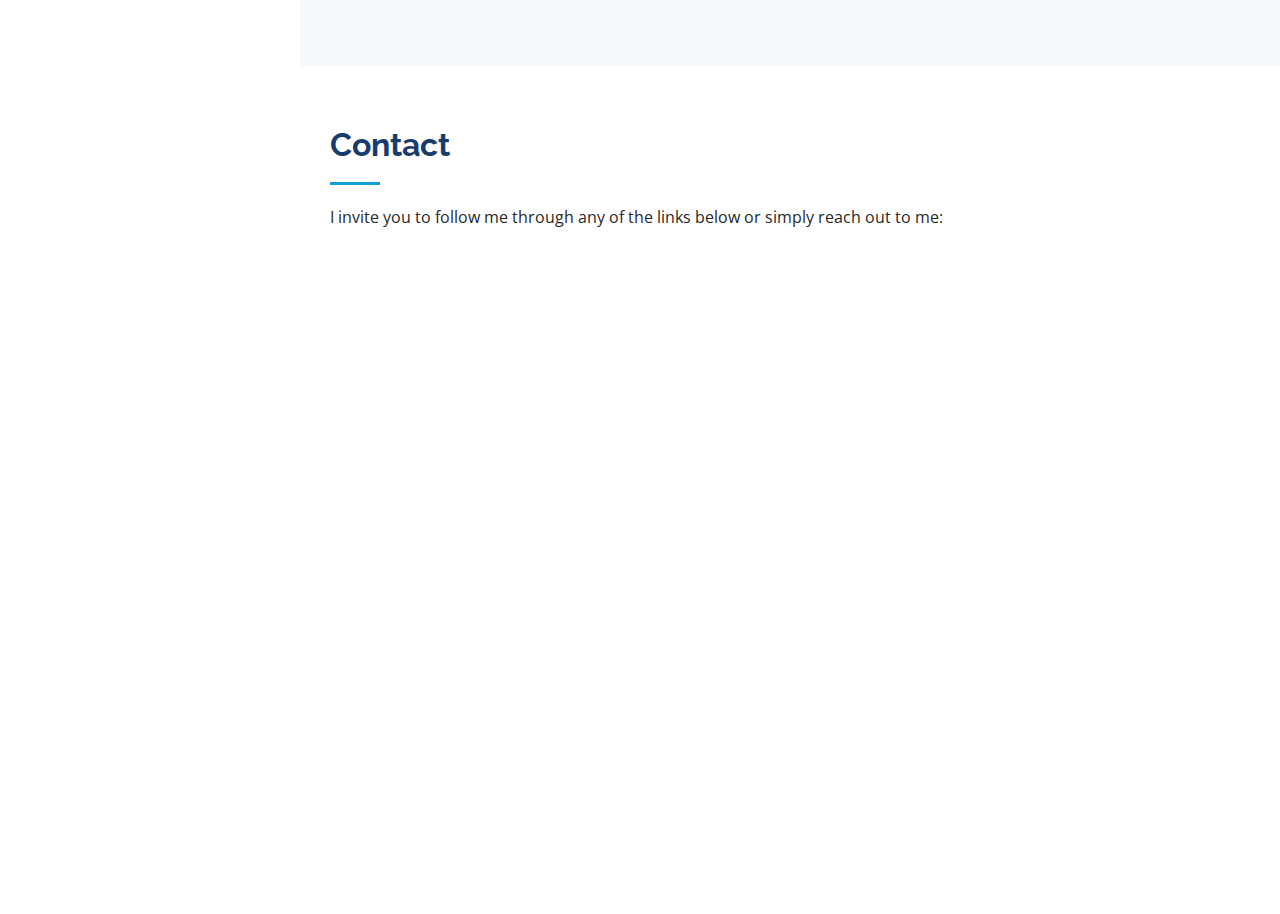
==== commit d77308ab: "Added changes in text for about and resume for simplicity and cleanes" ====
--- a/index.html
+++ b/index.html
@@ -90,14 +90,29 @@
 
         <div class="section-title">
           <h2>About me</h2>
+          <i>
           <p>
-          My life has been a profound and arduous journey, a tale woven between the rhythms of Colombia's heart. I was born amidst the gentle caress of the Magdalena River, where the cobblestone streets of my 400-year-old hometown served as my playground. I also came of age beneath the towering emerald peaks of the Andes, nestled within the enchanting embrace of the coffee-laden hills of Tolima, and ventured into the untamed, emerald-green savannas of the East Llanos where later fate introduced me to the love of my life.
-          In this labyrinthine voyage, I have been both a struggler and a dreamer. Guided by the unwavering support of my loved ones like my mom, mentors, and cherished friends, I embarked on a path that would ultimately shape me into a Software and Systems Engineer (Ingeniero de Sistemas). The fire of technology burned brightly within me, a passion that refused to let go of my dreams.
+            "I recently became a dad! My amazing wife gave me the cutest baby in the world, and it has been one of the most beautiful—yet exhausting—experiences of my life, lol.
           </p>
+          <p>
+            I love spending time with my family and friends, traveling, hiking, and eating. I also love coding and AI. Some of my hobbies include 2D & 3D art, working on endless DIY (software, robotics, gardening, house improvements, backyard, architecture, etc) projects that I’ll probably never finish (I have way too many hobbies!), playing Pokémon, watching anime, and dreaming of one day living in Japan or South Korea—I’m in love with their culture👺, traditions🎎, history 🏯, food 🍣, and places🗾. ❤️🇯🇵🇰🇷          
+          </p>
+          <p>
+            I was born in Colombia, one of the most beautiful countries in the world, and I’ve been living in the land of Mickey Mouse (Orlando, USA) for about 10 years where I became a naturalized U.S. citizen.           
+          </p>
+          <p>
+            I have been doing software for over 11 years, and I'm still learning. 
+          </p>
+          <p>
+            Not necessary, but if you want, feel free to read a more detailed version of my story as a poem in the collapsible button below."
+          </p>
+        </i>
+
+
           
         </div>
         <details>
-          <summary>Click to expand/collapse and read more crap.</summary>
+          <summary>Click to expand/collapse and read more 💩.</summary>
           <div class="row">
             <div class="col-lg-4" data-aos="fade-right">
               <img src="assets/img/profile-img.jpg" class="img-fluid" alt="">
@@ -123,11 +138,16 @@
                   </ul>
                 </div>
               </div> -->
+                        
+              <p>
+              My life has been a profound and arduous journey, a tale woven between the rhythms of Colombia's heart. I was born amidst the gentle caress of the Magdalena River, where the cobblestone streets of my 400-year-old hometown served as my playground. I also came of age beneath the towering emerald peaks of the Andes, nestled within the enchanting embrace of the coffee-laden hills of Tolima, and ventured into the untamed, emerald-green savannas of the East Llanos where later fate introduced me to the love of my life.
+              In this labyrinthine voyage, I have been both a struggler and a dreamer. Guided by the unwavering support of my loved ones like my mom, mentors, and cherished friends, I embarked on a path that would ultimately shape me into a Software and Systems Engineer (Ingeniero de Sistemas). The fire of technology burned brightly within me, a passion that refused to let go of my dreams.
+              </p>
               <p>
               Throughout my career, I have been a giver, a creator of knowledge. My journey began as a humble researcher at the Universidad de los Llanos, where I crafted educational content and shared my wisdom with eager minds. Later, I joined the pioneering team of engineers, a select few from a pool of over 200 candidates, who would shape the future of military simulation technology in Colombia. Our innovations garnered attention from international corporations, the media, and influential figures around us.
               </p>
               <p>
-              The path led me to the shores of the United States, a journey not devoid of challenges. Historic issues cast shadows upon the land, making it difficult for those from minority backgrounds to flourish. Yet, I stood resilient, undeterred by adversity. I have had the privilege of collaborating with various companies across diverse industries, where I met remarkable teams and individuals who have illuminated my way. Together, we forged tools to support hundred of thousands if not millions of people around the globe 🌍.
+              The path led me to the shores of the United States, a journey not devoid of challenges. A beautiful country, but historic issues cast shadows upon the land, making it difficult for those from minority backgrounds (like me) to flourish. Yet, I stood resilient, undeterred by adversity. I have had the privilege of collaborating with various companies across diverse industries, where I met remarkable teams and individuals who have illuminated my way. Together, we forged tools to support hundred of thousands if not millions of people around the globe 🌍.
               </p>
               <p>
               And now, the journey continues to unfold. I stand at the threshold of growth, pursuing a Master's degree in AI, delving deeper into the realm of Deep Learning—a subject that ignites my soul with unbridled passion. 🧠 🤖 
@@ -196,13 +216,14 @@
 
         <div class="section-title">
           <h2>Resume</h2>
-          <p>I enjoy solving problems and take pride in my work, always looking for ways to use technology effectively. I stay curious and adaptable, learning new cool technology, programming languages and skills as I go. Below is a list of tech-related things I’ve worked on and learned throughout my career. Feel free to take a look!</p>
-          <p>Also feel free to download my resume <a href="https://drive.google.com/file/d/1314ybwlVuCGXH4gkIQ4_PvV-wGQ3tSxV/view?usp=share_link"> here.</a> </p>
+          <p>Feel free to download my resume <a href="https://drive.google.com/file/d/1314ybwlVuCGXH4gkIQ4_PvV-wGQ3tSxV/view?usp=share_link"> here.</a> </p>
           <br>
           <details>
-            <summary>Click to expand/collapse and read more crap.</summary>
+            <summary>Click to expand/collapse and read more 💩.</summary>
             <br>
+            <p>I enjoy solving problems and take pride in my work, always looking for ways to use technology effectively. I stay curious and adaptable, learning new cool technology, programming languages and skills as I go. </p>
             <p>Throughout my career, I’ve been involved in different stages of software development, working with teams of all sizes. These experiences have shown me that software is never truly perfect, and early success doesn’t guarantee long-term stability. I’ve learned the importance of writing well-structured, flexible code with modular components, keeping it clean and well-tested to make future changes easier. Practices like single responsibility, separation of concerns, clean code, refactoring, and continuous integration, easy to deploy in a single action, to help keep software manageable and adaptable over time.</p>
+            <p>Below is a list of tech-related things I’ve worked on and learned throughout my career. Feel free to take a look!</p>
           </details>
         </div>
 
@@ -212,7 +233,7 @@
             <h3 class="resume-title">Sumary</h3>
             <div class="resume-item pb-0">
               <h4>Pedro Trujillo</h4>
-              <p><em>Results-driven Principal Software Engineer with a proven track record of delivering impactful applications and driving technical excellence.
+              <p><em>Results-driven Software Engineer with a proven track record of delivering impactful applications and driving technical excellence.
                 Expertise in cross-functional collaboration across remote environments, code optimization, and enhancing user experiences through innovative solutions. Strong background in mobile software engineering, agile methodologies, and mentoring. Committed to producing high-quality, efficient, and user-friendly applications that contribute
                 to the growth of user communities. 🚀</em></p>
               <ul>
@@ -257,7 +278,7 @@
                   Natural Language Processing (NPL) Course
                 </li>
                 <li>
-                  Advance Natural Language Processing  Course
+                  Advanced Natural Language Processing  Course
                 </li>
               </ul>
             </div>
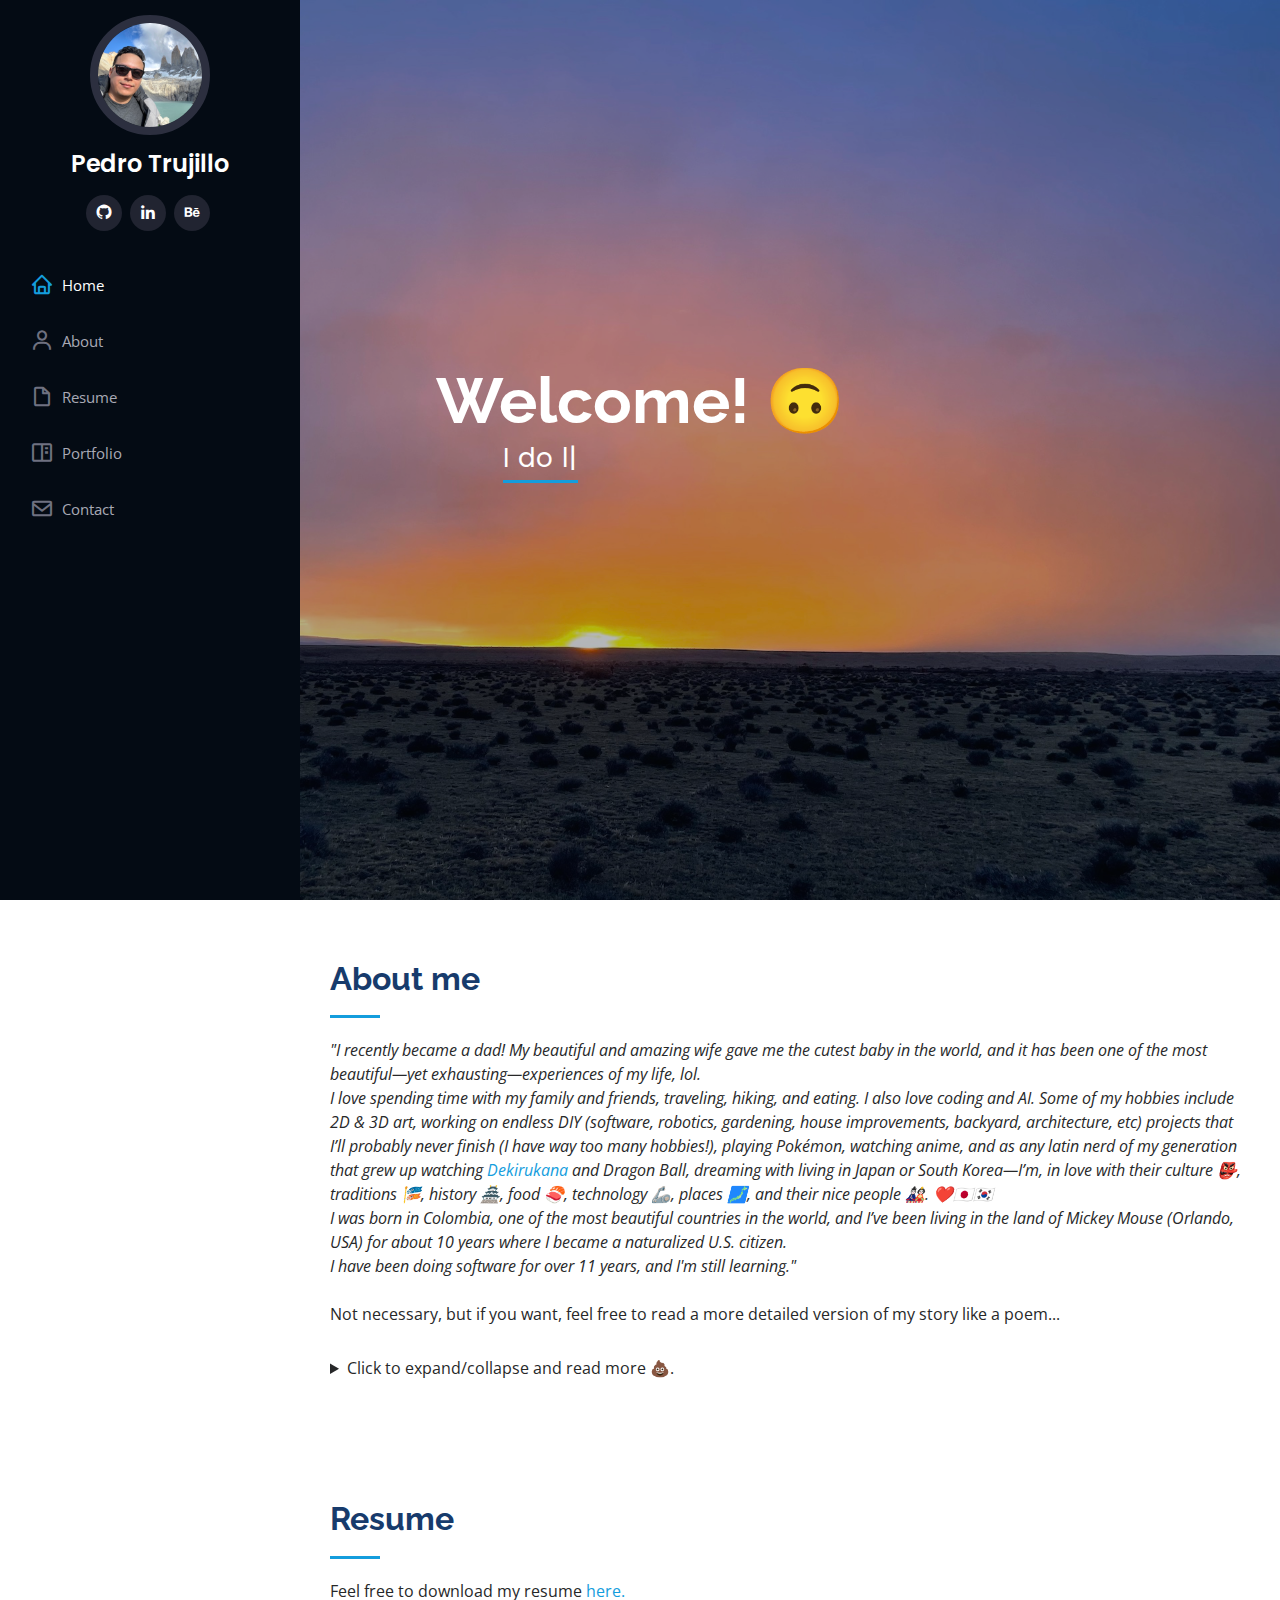
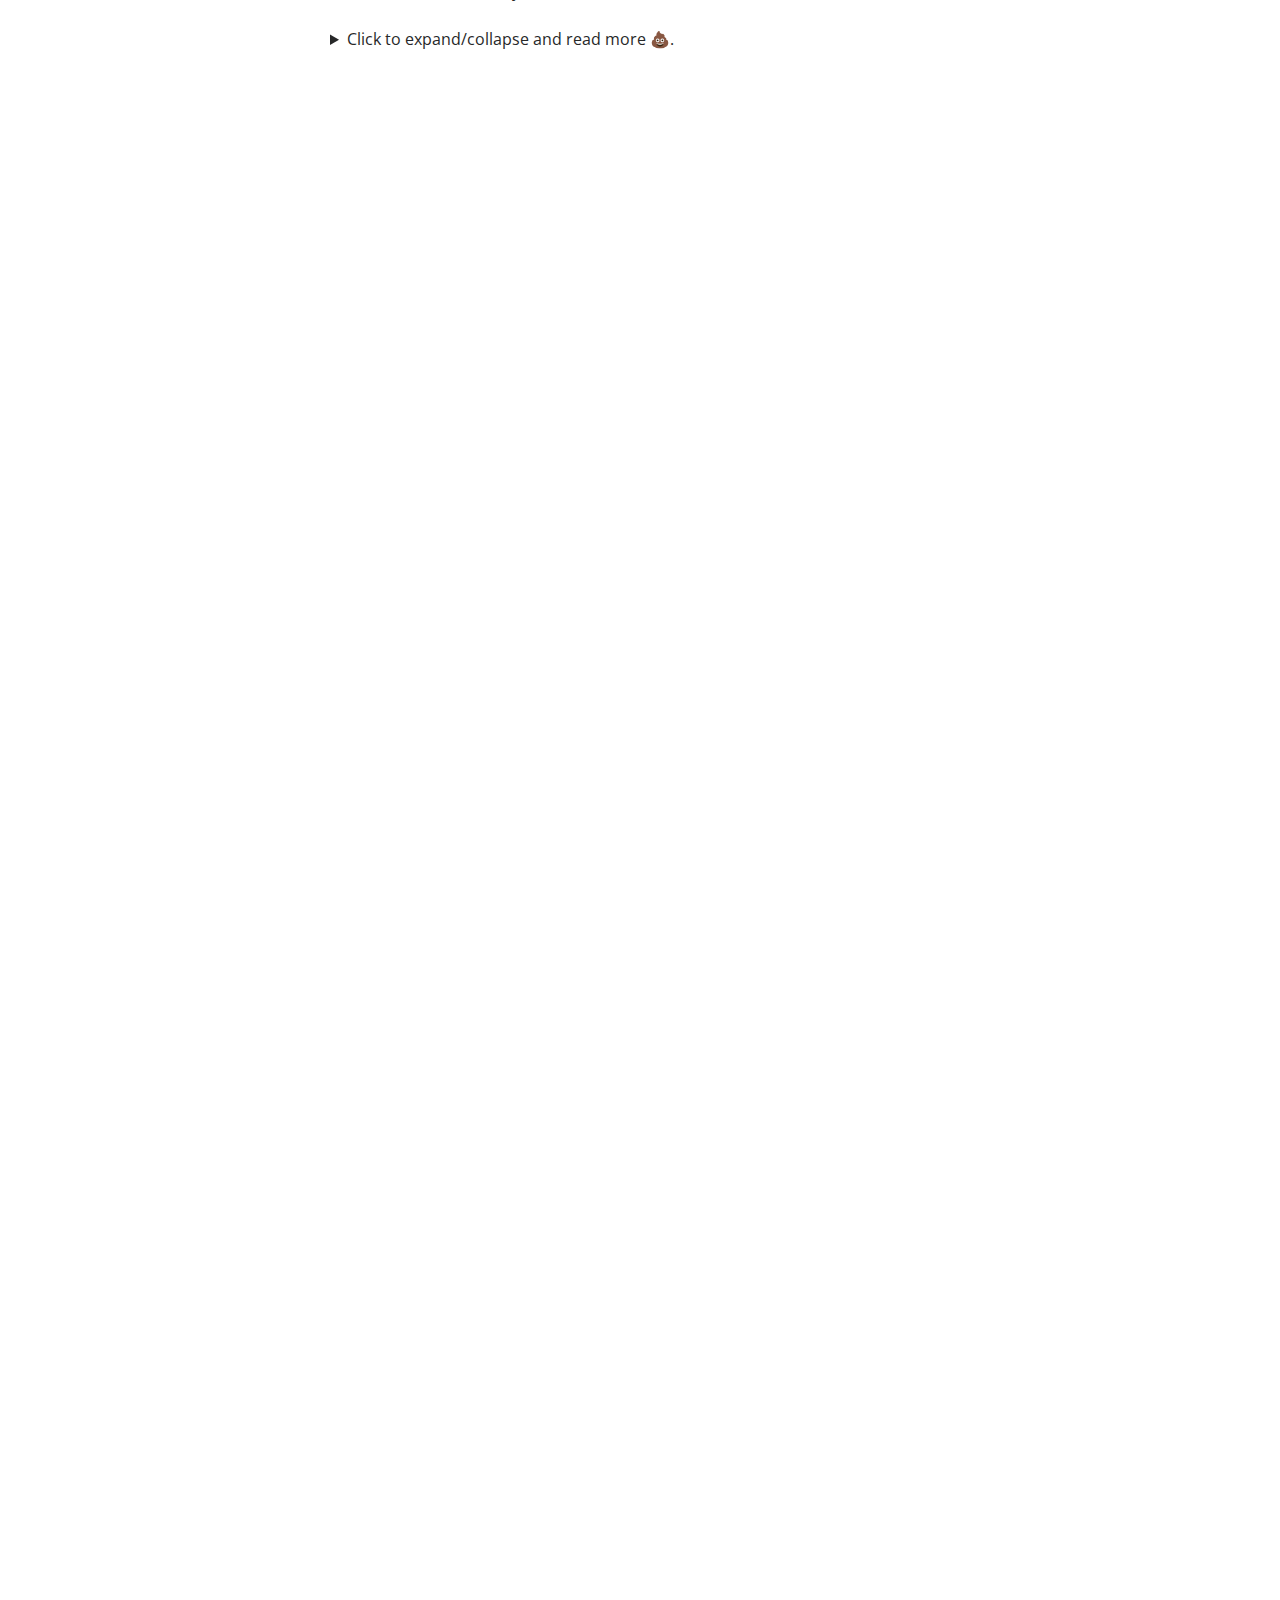
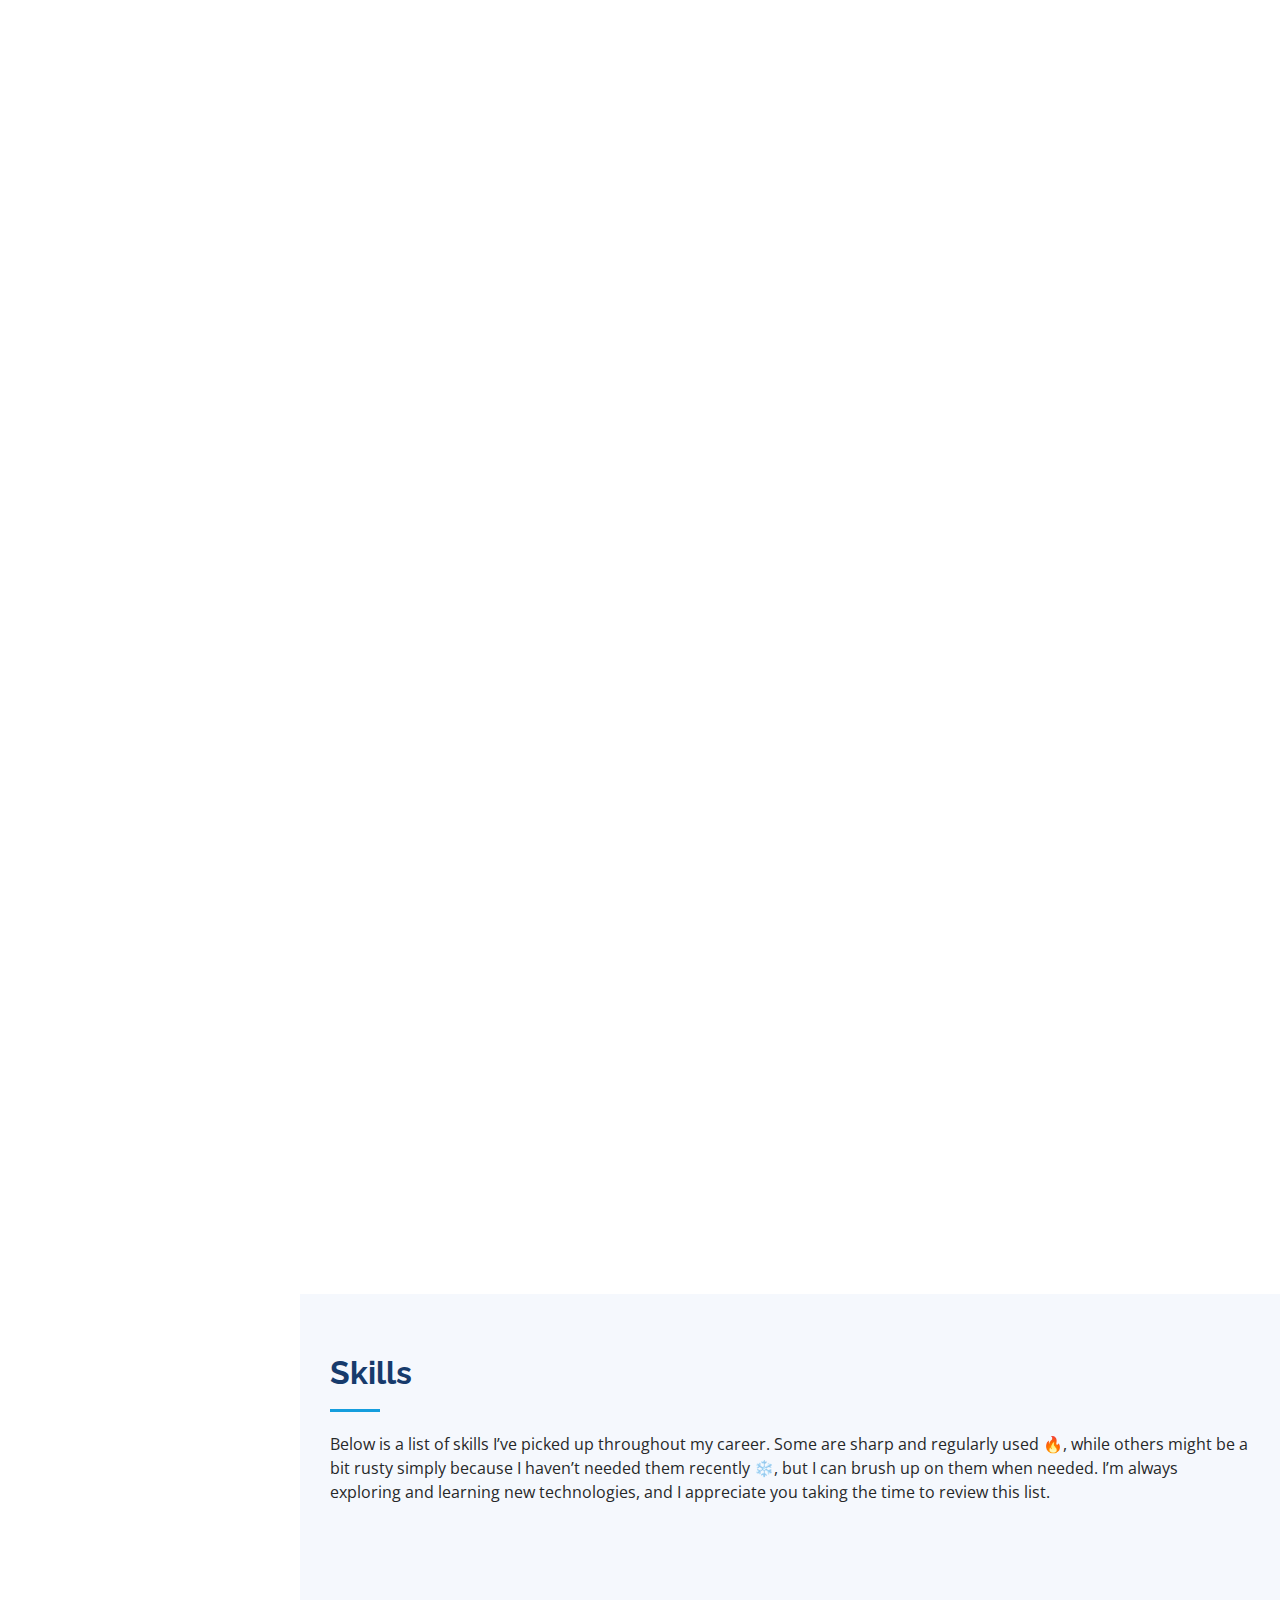
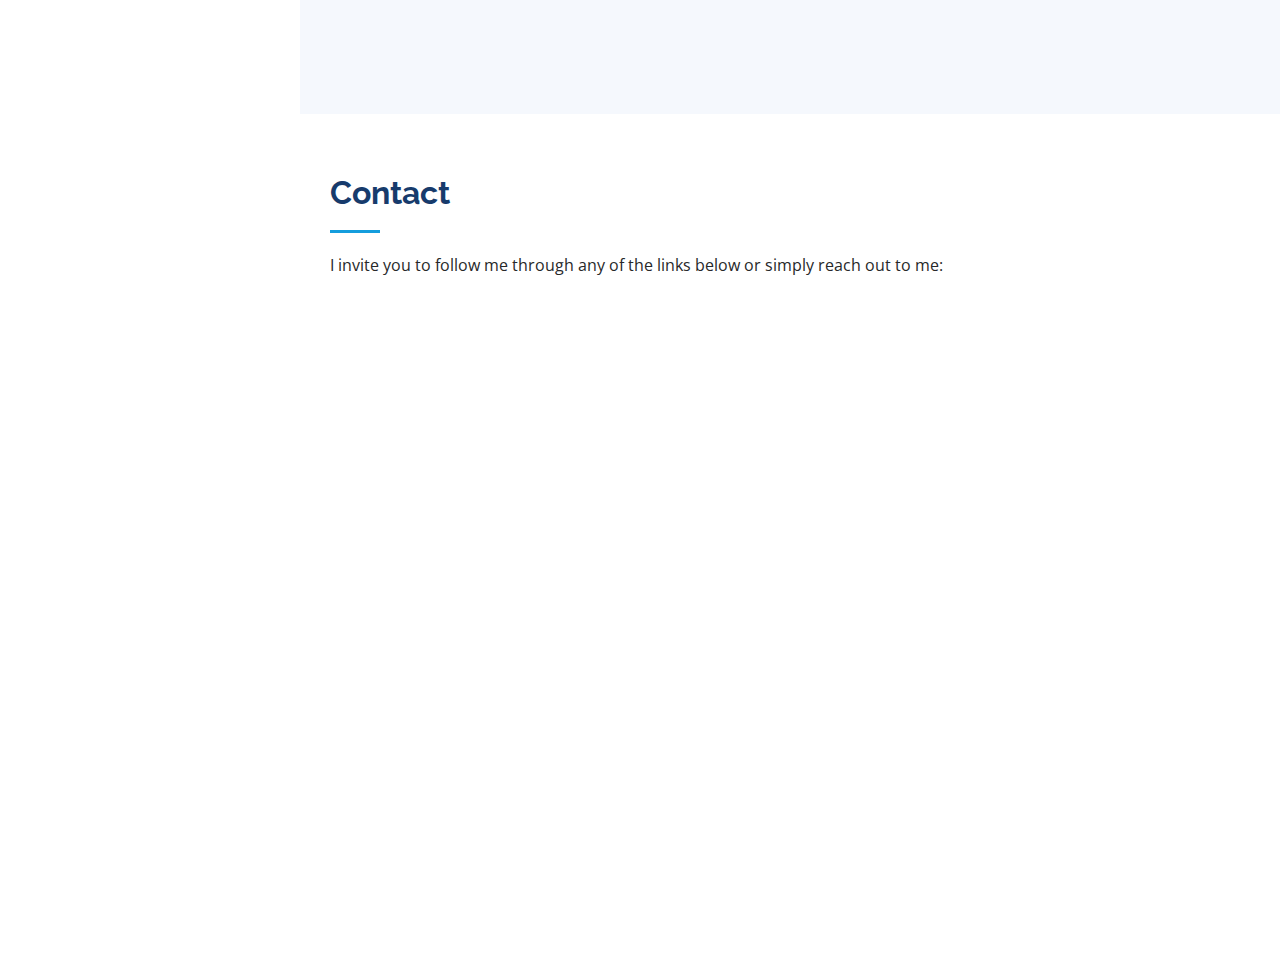
==== commit 49b7cbdf: "Added about photo slides with more photos, Improved information in index, and resumme portfolio AI." ====
--- a/index.html
+++ b/index.html
@@ -75,10 +75,10 @@
 
   <!-- ======= Hero Section ======= -->
   <section id="hero" class="d-flex flex-column justify-content-center align-items-center">
-    <h1>Welcome!</h1>
+    <h1>Welcome! 🙃</h1>
     <div class="hero-container" data-aos="fade-in">
       
-      <p><!--I do --><span class="typed" data-typed-items="I do love to train AI models for fun!,I do developer stuff,I do software engineering stuff too,I do love studying AI 🧠 🤖 ❤️,I do designer 🎨 stuff too!,I do build iOS Apps too 📱, ... [¯\_(ツ)_/¯] → Debugging my neural net be like... Why won’t you LEARN?! lol,..Gradient descent through life—one learning rate at a time., I remember sometimes that every bug is just a future blog post, ..[Training GANs...] → Generator: 'Is this realistic?' Discriminator: '🤡', .[NLP Model Training...] → Epoch 1: 😭 | Epoch 100: 🎤 'I am become language.', ... [BERT at a party] → 'Sorry, I only do masked socializing.', Bad data prep = model grief. Good data prep = model relief,. [Gradient Descent in Real Life] → 'Me trying to find the optimal path to the fridge.', [Data Cleaning in Real Life] → 'Me: ‘Delete NaN.’ Reality: ‘NaN deletes your sanity.’', [Deploying a model] → 'Docker: ‘It worked on my machine.’ Kubernetes: ‘Hold my YAML.’', [Mic drop 🎤. Pandas DataFrame applauds.]"></span></p>
+      <p><!--I do --><span class="typed" data-typed-items="I do love to train AI models for fun!,I do developer stuff,I do software engineering stuff too,I do love studying AI 🧠 🤖 ❤️,I do designer 🎨 stuff too!,I do build iOS Apps too 📱, ... [¯\_(ツ)_/¯] → Debugging my neural net be like... Why won’t you LEARN?! lol,My mantra: Gradient descent through life—one learning rate at a time., I remember sometimes that every bug is just a future blog post, ..[Training GANs...] → Generator: 'Is this realistic?' Discriminator: '🤡', .[NLP Model Training...] → Epoch 1: 😭 | Epoch 100: 🎤 'I am become language.', ... [BERT at a party] → 'Sorry,.. I only do masked socializing.', Bad data prep = model grief. Good data prep = model relief,. [Gradient Descent in Real Life] → 'Me trying to find the optimal path to the fridge.', [Data Cleaning in Real Life] → 'Me: ‘Delete NaN.’ Reality: ‘NaN deletes your sanity.’', [Deploying a model] → 'Docker: ‘It worked on my machine.’ Kubernetes: ‘Hold my YAML.’', [Mic drop 🎤. Pandas DataFrame applauds.]"></span></p>
     </div>
   </section><!-- End Hero -->
 
@@ -91,32 +91,59 @@
         <div class="section-title">
           <h2>About me</h2>
           <i>
+            <p>
+              "I recently became a dad! My beautiful and amazing wife gave me the cutest baby in the world, and it has been one of the most beautiful—yet exhausting—experiences of my life, lol.
+            </p>
+            <p>
+              I love spending time with my family and friends, traveling, hiking, and eating. I also love coding and AI. Some of my hobbies include 2D & 3D art, working on endless DIY (software, robotics, gardening, house improvements, backyard, architecture, etc) projects that I’ll probably never finish (I have way too many hobbies!), playing Pokémon, watching anime, and as any latin nerd of my generation that grew up watching <a href="https://en.wikipedia.org/wiki/Dekirukana">Dekirukana</a> and Dragon Ball, dreaming with living in Japan or South Korea—I’m, in love with their culture 👺, traditions 🎏, history 🏯, food 🍣, technology 🦾, places 🗾, and their nice people 🎎. ❤️🇯🇵🇰🇷          
+            </p>
+            <p>
+              I was born in Colombia, one of the most beautiful countries in the world, and I’ve been living in the land of Mickey Mouse (Orlando, USA) for about 10 years where I became a naturalized U.S. citizen.           
+            </p>
+            <p>
+              I have been doing software for over 11 years, and I'm still learning."
+            </p>
+          </i>
+          <br>
           <p>
-            "I recently became a dad! My amazing wife gave me the cutest baby in the world, and it has been one of the most beautiful—yet exhausting—experiences of my life, lol.
+            Not necessary, but if you want, feel free to read a more detailed version of my story like a poem...
           </p>
-          <p>
-            I love spending time with my family and friends, traveling, hiking, and eating. I also love coding and AI. Some of my hobbies include 2D & 3D art, working on endless DIY (software, robotics, gardening, house improvements, backyard, architecture, etc) projects that I’ll probably never finish (I have way too many hobbies!), playing Pokémon, watching anime, and dreaming of one day living in Japan or South Korea—I’m in love with their culture👺, traditions🎎, history 🏯, food 🍣, and places🗾. ❤️🇯🇵🇰🇷          
-          </p>
-          <p>
-            I was born in Colombia, one of the most beautiful countries in the world, and I’ve been living in the land of Mickey Mouse (Orlando, USA) for about 10 years where I became a naturalized U.S. citizen.           
-          </p>
-          <p>
-            I have been doing software for over 11 years, and I'm still learning. 
-          </p>
-          <p>
-            Not necessary, but if you want, feel free to read a more detailed version of my story as a poem in the collapsible button below."
-          </p>
-        </i>
+       
 
 
           
         </div>
         <details>
           <summary>Click to expand/collapse and read more 💩.</summary>
+          <br>
           <div class="row">
+            <!-- <div class="col-lg-4" data-aos="fade-right">
+              <img src="assets/img/profile-img.jpg" class="img-fluid" alt="">
+            </div> -->
             <div class="col-lg-4" data-aos="fade-right">
-              <img src="assets/img/profile-img.jpg" class="img-fluid" alt="">
-            </div>
+              <div id="profileCarousel" class="carousel slide" data-bs-ride="carousel">
+                <div class="carousel-inner">
+                  <div class="carousel-item active">
+                    <img src="assets/img/about/about1.jpg" class="d-block w-100 img-fluid" alt="About image 1">
+                  </div>
+                  <div class="carousel-item">
+                    <img src="assets/img/about/about2.jpg" class="d-block w-100 img-fluid" alt="About image 2">
+                  </div>
+                  <div class="carousel-item">
+                    <img src="assets/img/about/about3.jpg" class="d-block w-100 img-fluid" alt="About image 3">
+                  </div>
+                </div>
+                <button class="carousel-control-prev" type="button" data-bs-target="#profileCarousel" data-bs-slide="prev">
+                  <span class="carousel-control-prev-icon" aria-hidden="true"></span>
+                  <span class="visually-hidden">Previous</span>
+                </button>
+                <button class="carousel-control-next" type="button" data-bs-target="#profileCarousel" data-bs-slide="next">
+                  <span class="carousel-control-next-icon" aria-hidden="true"></span>
+                  <span class="visually-hidden">Next</span>
+                </button>
+              </div>
+            </div>
+
             <div class="col-lg-8 pt-4 pt-lg-0 content" data-aos="fade-left">
               <!-- <h3>Principal Software Engineer &amp; Master AI Student.</h3>
               <p class="fst-italic">
@@ -138,20 +165,21 @@
                   </ul>
                 </div>
               </div> -->
-                        
-              <p>
-              My life has been a profound and arduous journey, a tale woven between the rhythms of Colombia's heart. I was born amidst the gentle caress of the Magdalena River, where the cobblestone streets of my 400-year-old hometown served as my playground. I also came of age beneath the towering emerald peaks of the Andes, nestled within the enchanting embrace of the coffee-laden hills of Tolima, and ventured into the untamed, emerald-green savannas of the East Llanos where later fate introduced me to the love of my life.
-              In this labyrinthine voyage, I have been both a struggler and a dreamer. Guided by the unwavering support of my loved ones like my mom, mentors, and cherished friends, I embarked on a path that would ultimately shape me into a Software and Systems Engineer (Ingeniero de Sistemas). The fire of technology burned brightly within me, a passion that refused to let go of my dreams.
-              </p>
-              <p>
-              Throughout my career, I have been a giver, a creator of knowledge. My journey began as a humble researcher at the Universidad de los Llanos, where I crafted educational content and shared my wisdom with eager minds. Later, I joined the pioneering team of engineers, a select few from a pool of over 200 candidates, who would shape the future of military simulation technology in Colombia. Our innovations garnered attention from international corporations, the media, and influential figures around us.
-              </p>
-              <p>
-              The path led me to the shores of the United States, a journey not devoid of challenges. A beautiful country, but historic issues cast shadows upon the land, making it difficult for those from minority backgrounds (like me) to flourish. Yet, I stood resilient, undeterred by adversity. I have had the privilege of collaborating with various companies across diverse industries, where I met remarkable teams and individuals who have illuminated my way. Together, we forged tools to support hundred of thousands if not millions of people around the globe 🌍.
-              </p>
-              <p>
-              And now, the journey continues to unfold. I stand at the threshold of growth, pursuing a Master's degree in AI, delving deeper into the realm of Deep Learning—a subject that ignites my soul with unbridled passion. 🧠 🤖 
-              </p>
+              <i>
+                <p>
+                "My life has been a profound and arduous journey, a tale woven between the rhythms of Colombia's heart. I was born amidst the gentle caress of the Magdalena River, where the cobblestone streets of my 400-year-old hometown served as my playground. I also came of age beneath the towering emerald peaks of the Andes, nestled within the enchanting embrace of the coffee-laden hills of Tolima, and ventured into the untamed, emerald-green savannas of the East Llanos where later fate introduced me to the love of my life.
+                In this labyrinthine voyage, I have been both a struggler and a dreamer. Guided by the unwavering support of my loved ones like my mom, mentors, and cherished friends, I embarked on a path that would ultimately shape me into a Software and Systems Engineer (Ingeniero de Sistemas). The fire of technology burned brightly within me, a passion that refused to let go of my dreams.
+                </p>
+                <p>
+                Throughout my career, I have been a giver, a creator of knowledge. My journey began as a humble researcher at the Universidad de los Llanos, where I crafted educational content and shared my wisdom with eager minds. Later, I joined the pioneering team of engineers, a select few from a pool of over 200 candidates, who would shape the future of military simulation technology in Colombia. Our innovations garnered attention from international corporations, the media, and influential figures around us.
+                </p>
+                <p>
+                The path led me to the shores of the United States, a journey not devoid of challenges. A beautiful country 🗽! But historic issues cast shadows upon the land, making it difficult for those from minority backgrounds (like me) to flourish. Yet, I stood resilient, undeterred by adversity. I have had the privilege of collaborating with various companies across diverse industries, where I met remarkable teams and individuals who have illuminated my way. Together, we forged tools to support hundred of thousands if not millions of people around the globe 🌍.
+                </p>
+                <p>
+                And now, the journey continues to unfold. I stand at the threshold of growth, pursuing a Master's degree in AI, delving deeper into the realm of Deep Learning—a subject that ignites my soul with unbridled passion. 🧠 🤖"
+                </p>
+              </i>     
               <!-- <p>
                 I am a highly skilled Software Engineer and developer with extensive experience in programming, team leadership, and mentorship across diverse industries. My expertise lies in the Apple ecosystem platforms, including iOS, tvOS, and watchOS, where I consistently apply industry best practices such as Clean Code, Architecture, and TDD. Alongside my technical skills, I have a strong passion for 3D Art, Gaming, and AI, which fuels my excitement and motivation. Although I also have a background as a Full Stack Web Developer, I am open to refreshing my knowledge in that area.
               </p> -->
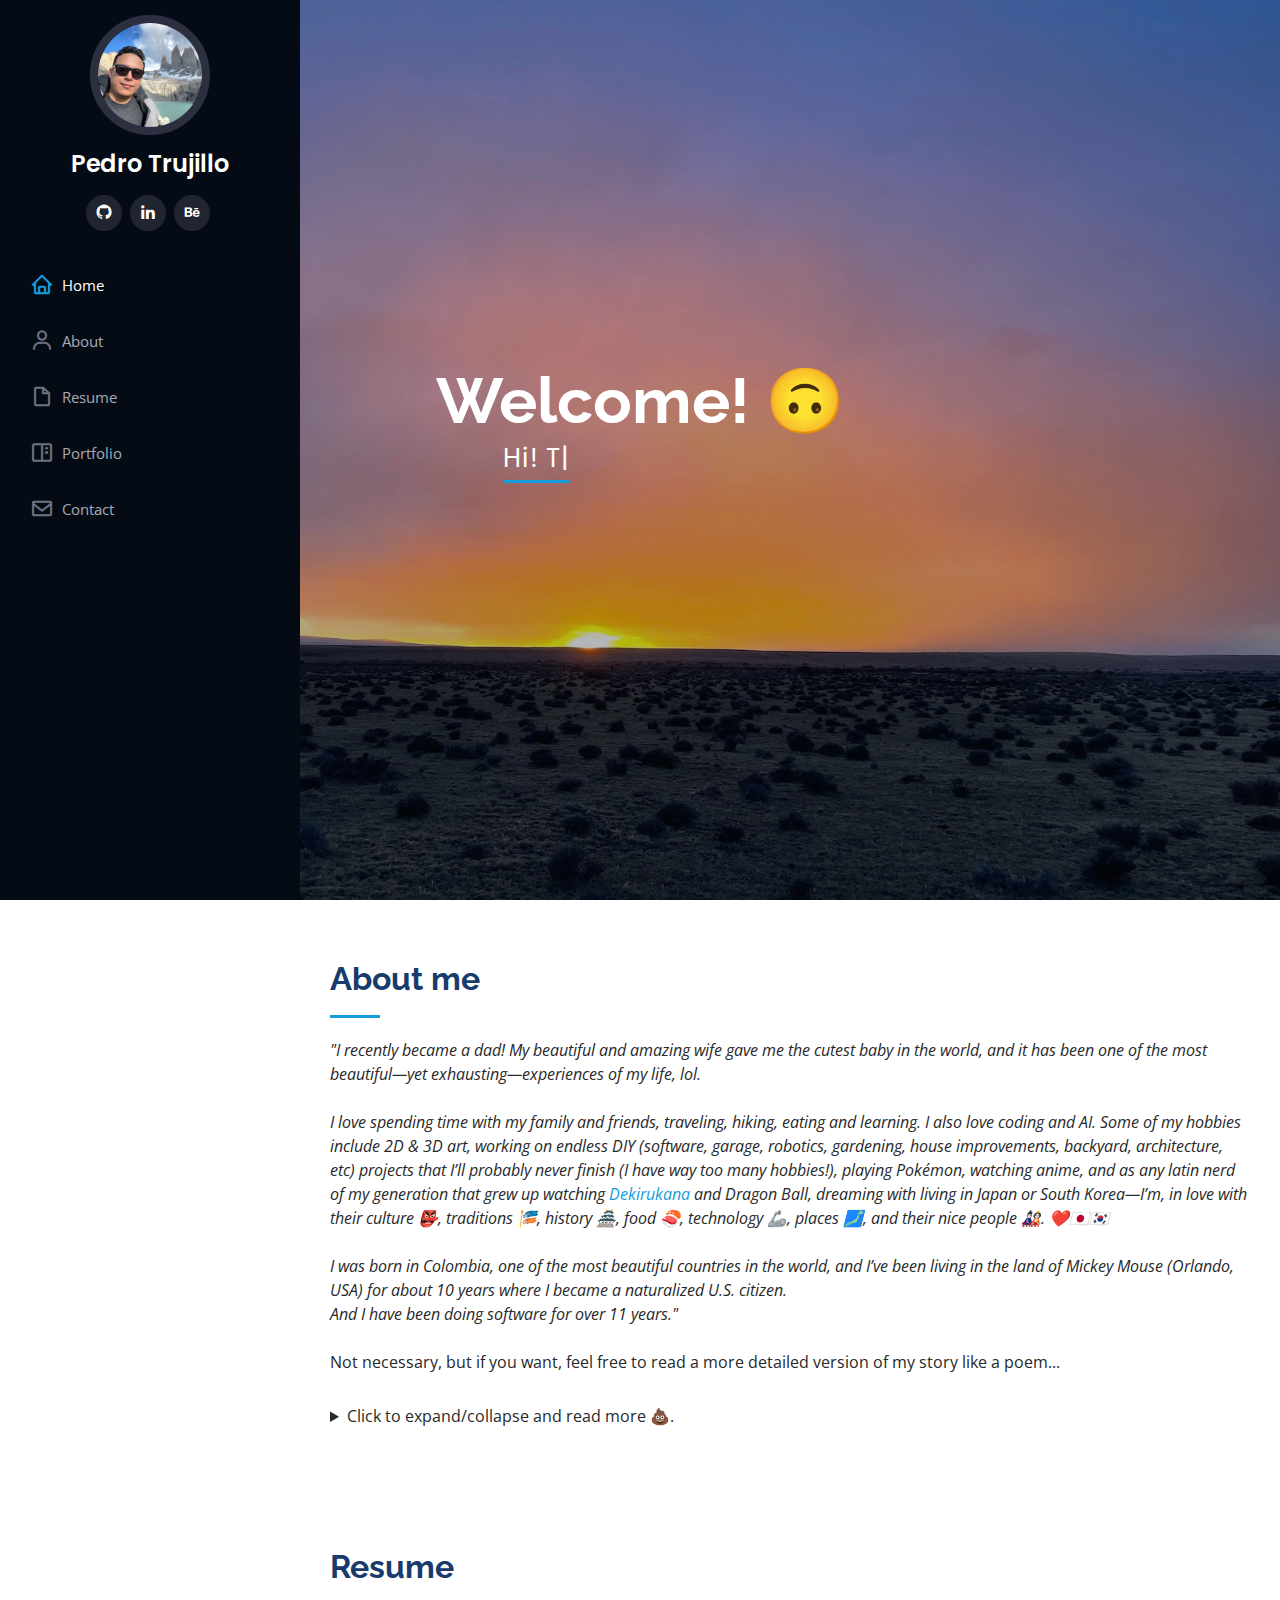
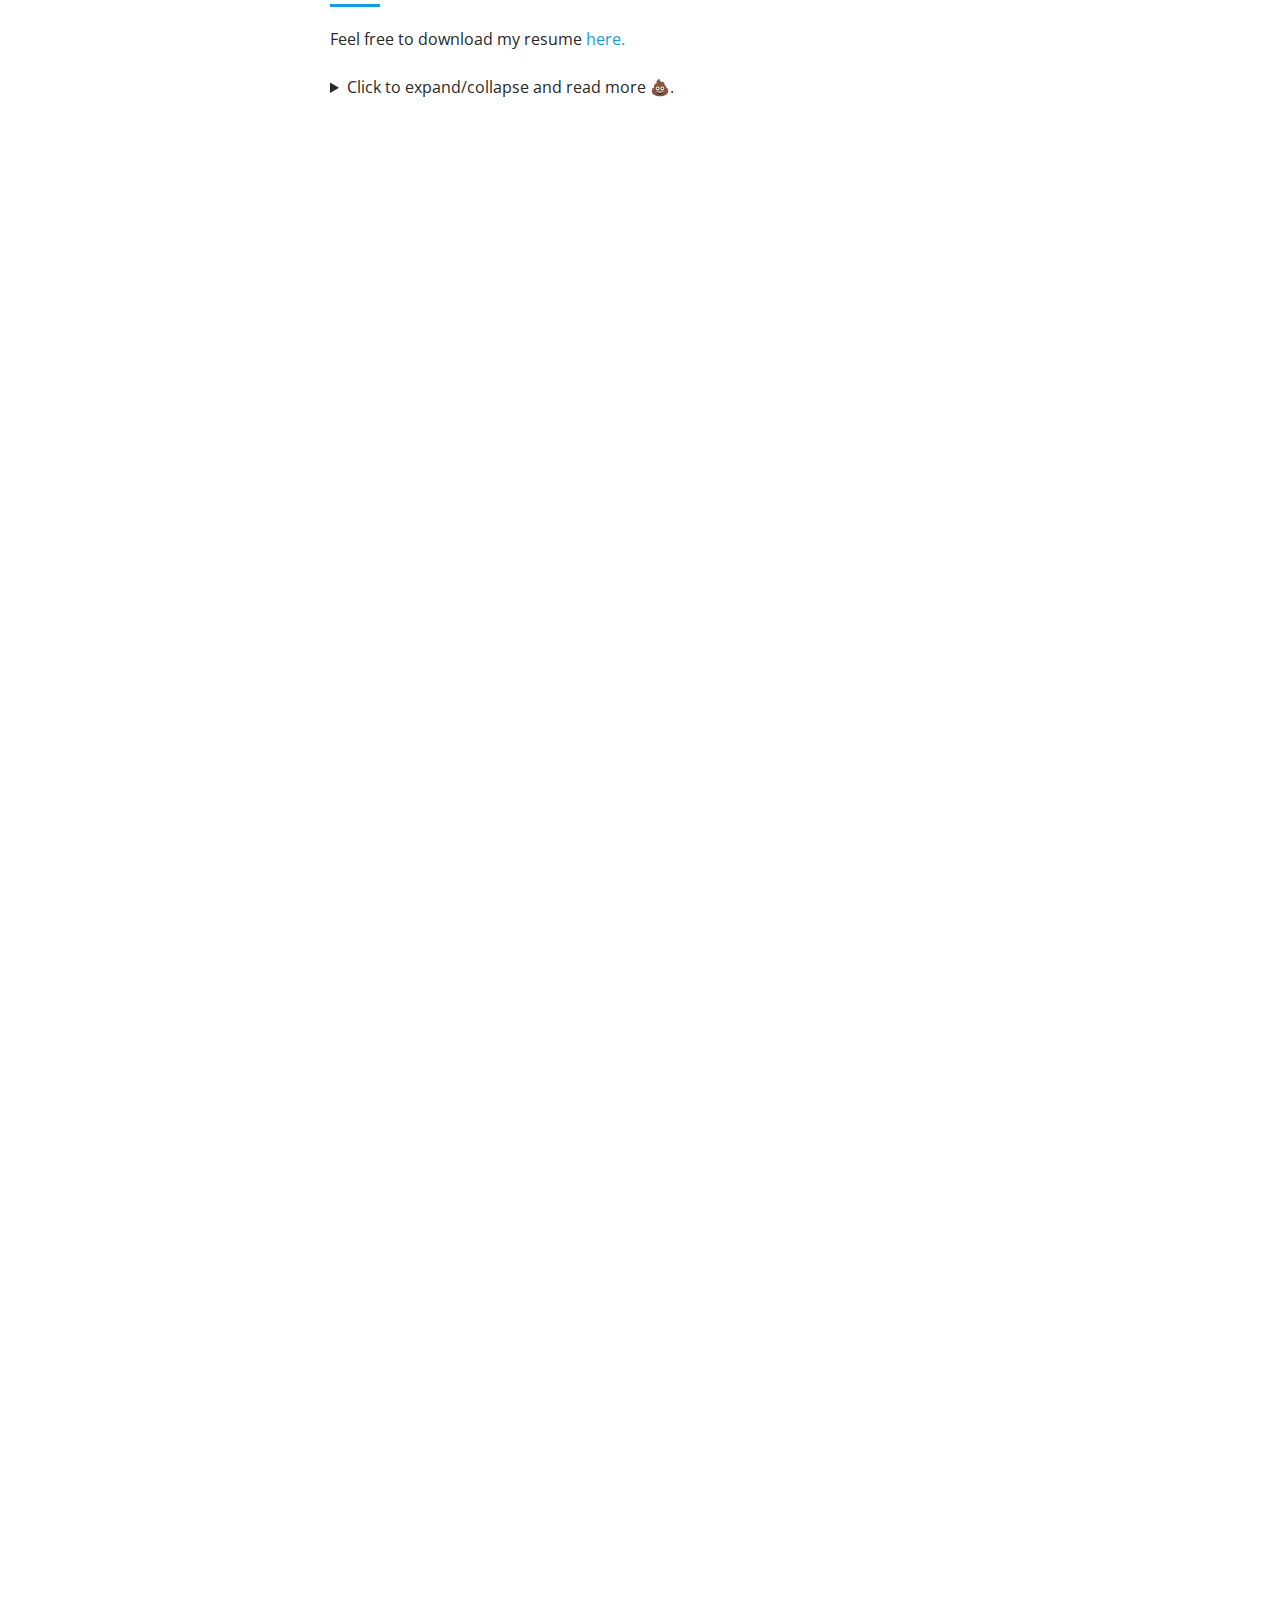
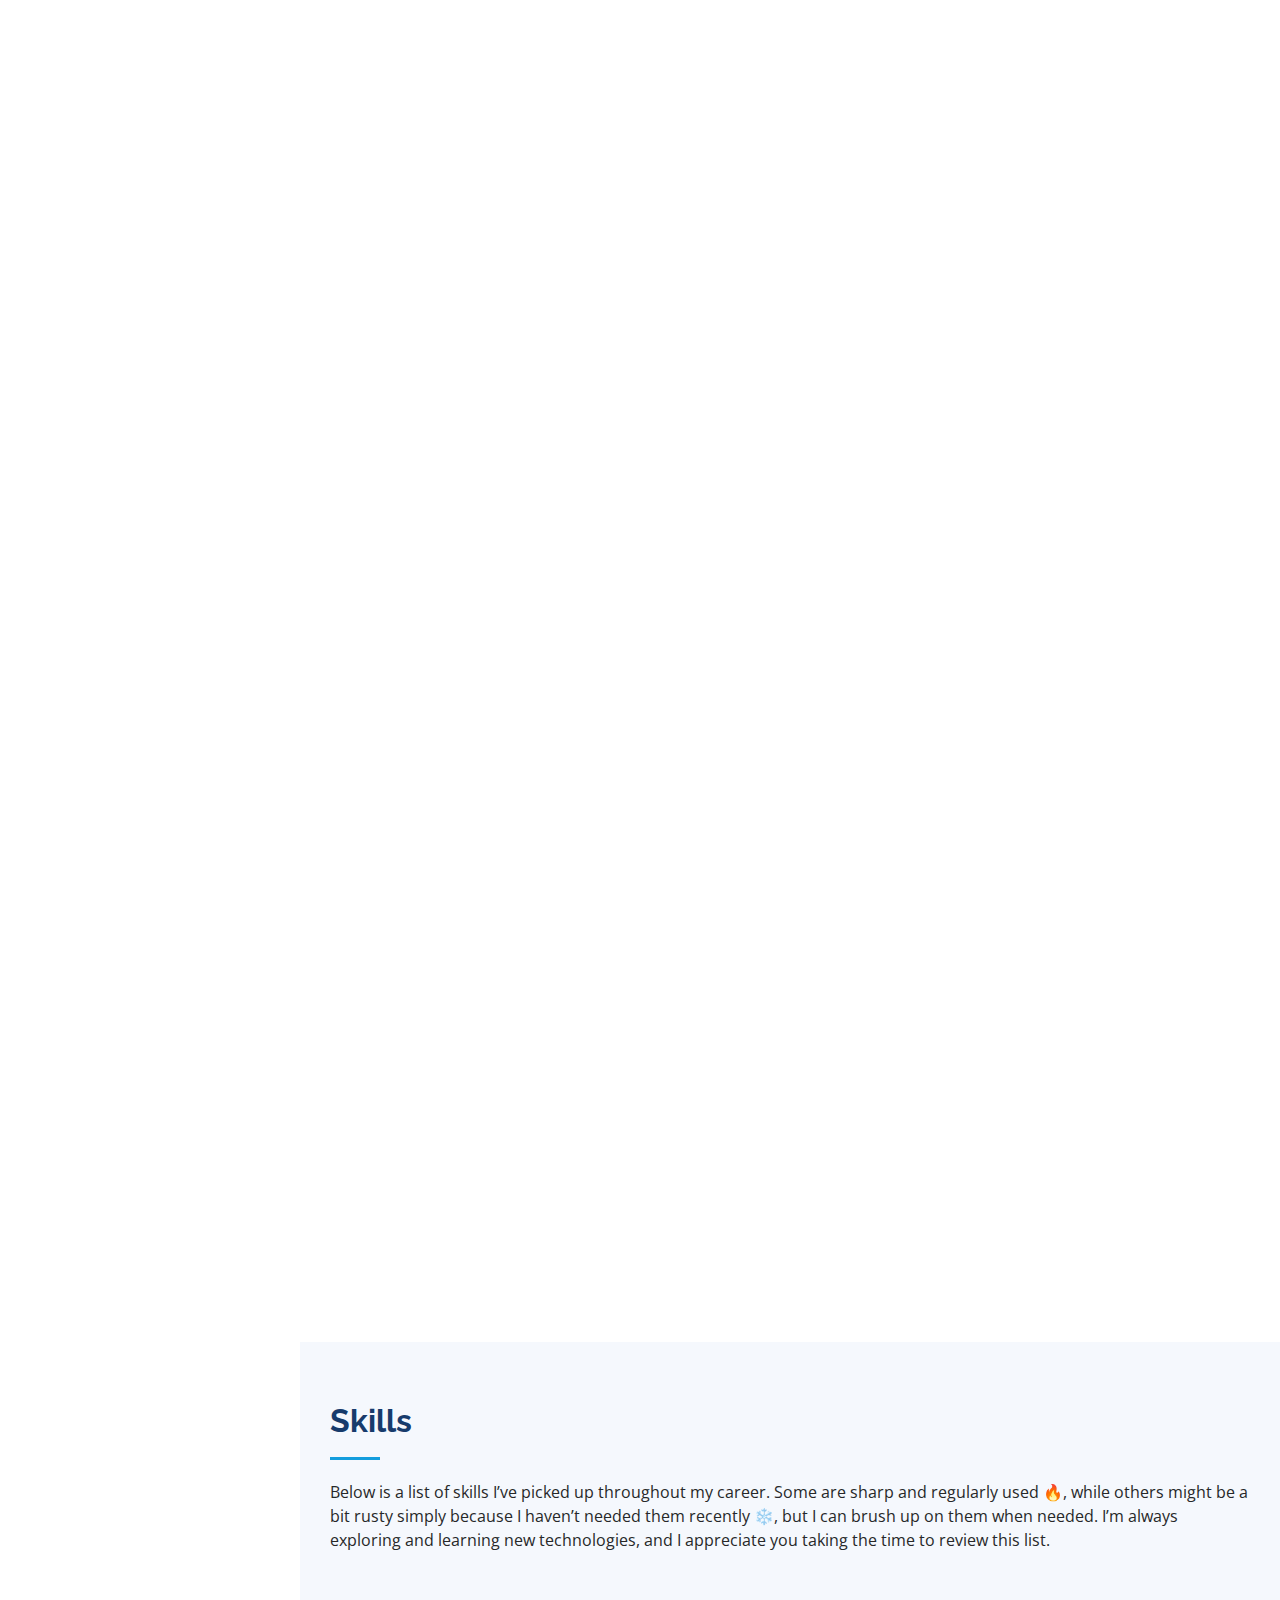
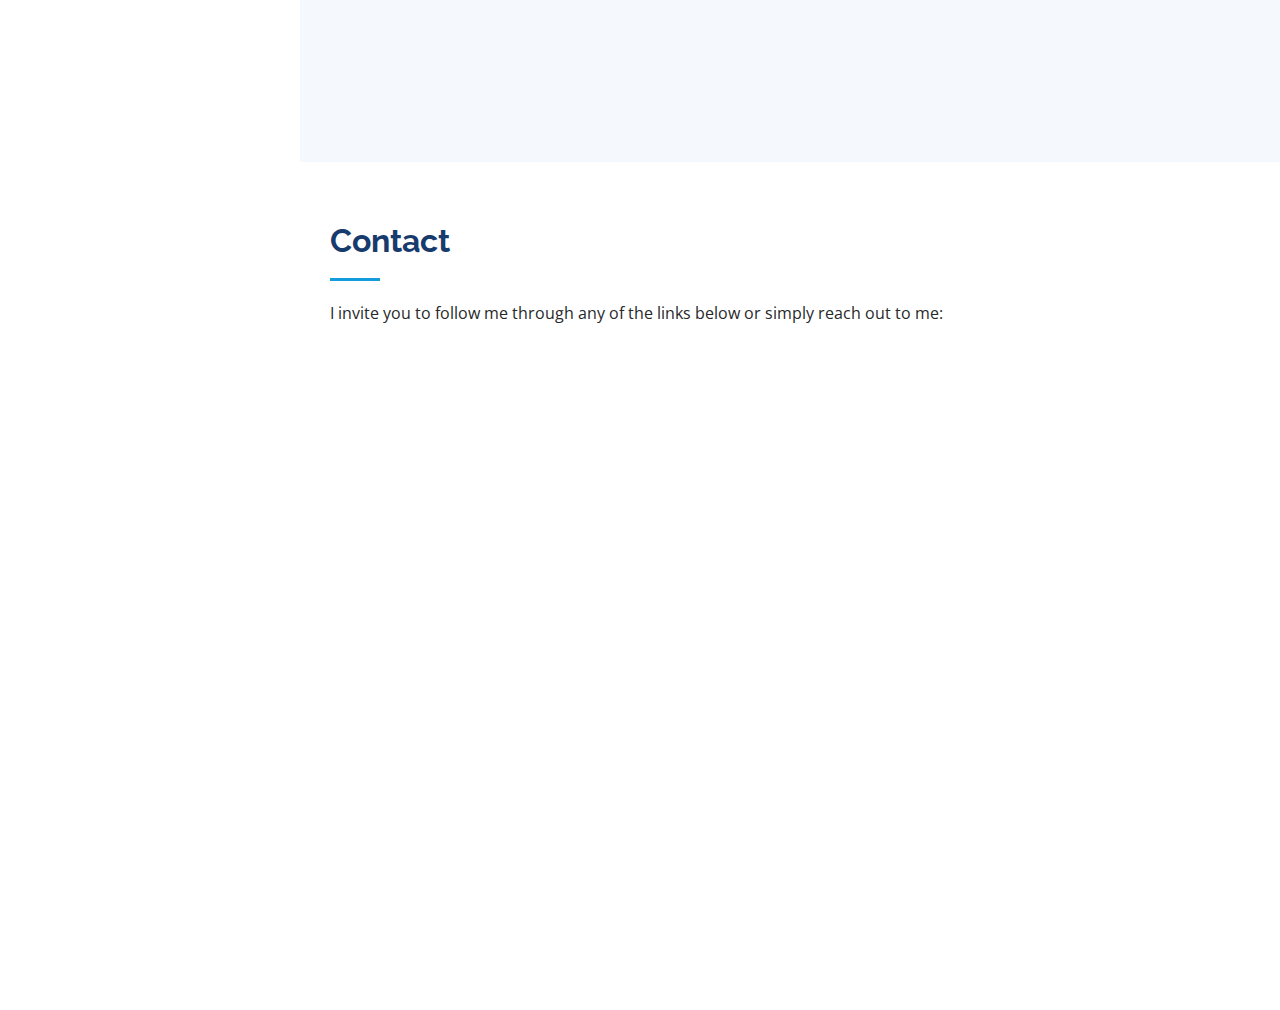
==== commit 26e21d97: "impoved text in about, and hero autotyping, added missing skill topics to skills." ====
--- a/index.html
+++ b/index.html
@@ -78,7 +78,7 @@
     <h1>Welcome! 🙃</h1>
     <div class="hero-container" data-aos="fade-in">
       
-      <p><!--I do --><span class="typed" data-typed-items="I do love to train AI models for fun!,I do developer stuff,I do software engineering stuff too,I do love studying AI 🧠 🤖 ❤️,I do designer 🎨 stuff too!,I do build iOS Apps too 📱, ... [¯\_(ツ)_/¯] → Debugging my neural net be like... Why won’t you LEARN?! lol,My mantra: Gradient descent through life—one learning rate at a time., I remember sometimes that every bug is just a future blog post, ..[Training GANs...] → Generator: 'Is this realistic?' Discriminator: '🤡', .[NLP Model Training...] → Epoch 1: 😭 | Epoch 100: 🎤 'I am become language.', ... [BERT at a party] → 'Sorry,.. I only do masked socializing.', Bad data prep = model grief. Good data prep = model relief,. [Gradient Descent in Real Life] → 'Me trying to find the optimal path to the fridge.', [Data Cleaning in Real Life] → 'Me: ‘Delete NaN.’ Reality: ‘NaN deletes your sanity.’', [Deploying a model] → 'Docker: ‘It worked on my machine.’ Kubernetes: ‘Hold my YAML.’', [Mic drop 🎤. Pandas DataFrame applauds.]"></span></p>
+      <p><!--I do --><span class="typed" data-typed-items="Hi! Thank you for visiting my website,Please scroll down to learn more about me, about my career, and the things I do., I do love to train AI models for fun!,I do developer stuff,I do software engineering stuff too,I do love studying AI 🧠 🤖 ❤️,I do designer 🎨 stuff too!,I do build iOS Apps too 📱, ... [¯\_(ツ)_/¯] → Debugging my neural net be like... Why won’t you LEARN?! lol,My mantra: Gradient descent through life—one learning rate at a time., I remember sometimes that every bug is just a future blog post, ..[Training GANs...] → Generator: 'Is this realistic?' Discriminator: '🤡', .[NLP Model Training...] → Epoch 1: 😭 | Epoch 100: 🎤 'I am become language.', ... [BERT at a party] → 'Sorry,.. I only do masked socializing.', Bad data prep = model grief. Good data prep = model relief,. [Gradient Descent in Real Life] → 'Me trying to find the optimal path to the fridge.', [Data Cleaning in Real Life] → 'Me: ‘Delete NaN.’ Reality: ‘NaN deletes your sanity.’', [Deploying a model] → 'Docker: ‘It worked on my machine.’ Kubernetes: ‘Hold my YAML.’', [Mic drop 🎤. Pandas DataFrame applauds.]"></span></p>
     </div>
   </section><!-- End Hero -->
 
@@ -94,14 +94,16 @@
             <p>
               "I recently became a dad! My beautiful and amazing wife gave me the cutest baby in the world, and it has been one of the most beautiful—yet exhausting—experiences of my life, lol.
             </p>
+            <br>
             <p>
-              I love spending time with my family and friends, traveling, hiking, and eating. I also love coding and AI. Some of my hobbies include 2D & 3D art, working on endless DIY (software, robotics, gardening, house improvements, backyard, architecture, etc) projects that I’ll probably never finish (I have way too many hobbies!), playing Pokémon, watching anime, and as any latin nerd of my generation that grew up watching <a href="https://en.wikipedia.org/wiki/Dekirukana">Dekirukana</a> and Dragon Ball, dreaming with living in Japan or South Korea—I’m, in love with their culture 👺, traditions 🎏, history 🏯, food 🍣, technology 🦾, places 🗾, and their nice people 🎎. ❤️🇯🇵🇰🇷          
+              I love spending time with my family and friends, traveling, hiking, eating and learning. I also love coding and AI. Some of my hobbies include 2D & 3D art, working on endless DIY (software, garage, robotics, gardening, house improvements, backyard, architecture, etc) projects that I’ll probably never finish (I have way too many hobbies!), playing Pokémon, watching anime, and as any latin nerd of my generation that grew up watching <a href="https://en.wikipedia.org/wiki/Dekirukana">Dekirukana</a> and Dragon Ball, dreaming with living in Japan or South Korea—I’m, in love with their culture 👺, traditions 🎏, history 🏯, food 🍣, technology 🦾, places 🗾, and their nice people 🎎. ❤️🇯🇵🇰🇷          
             </p>
+            <br>
             <p>
               I was born in Colombia, one of the most beautiful countries in the world, and I’ve been living in the land of Mickey Mouse (Orlando, USA) for about 10 years where I became a naturalized U.S. citizen.           
             </p>
             <p>
-              I have been doing software for over 11 years, and I'm still learning."
+              And I have been doing software for over 11 years."
             </p>
           </i>
           <br>
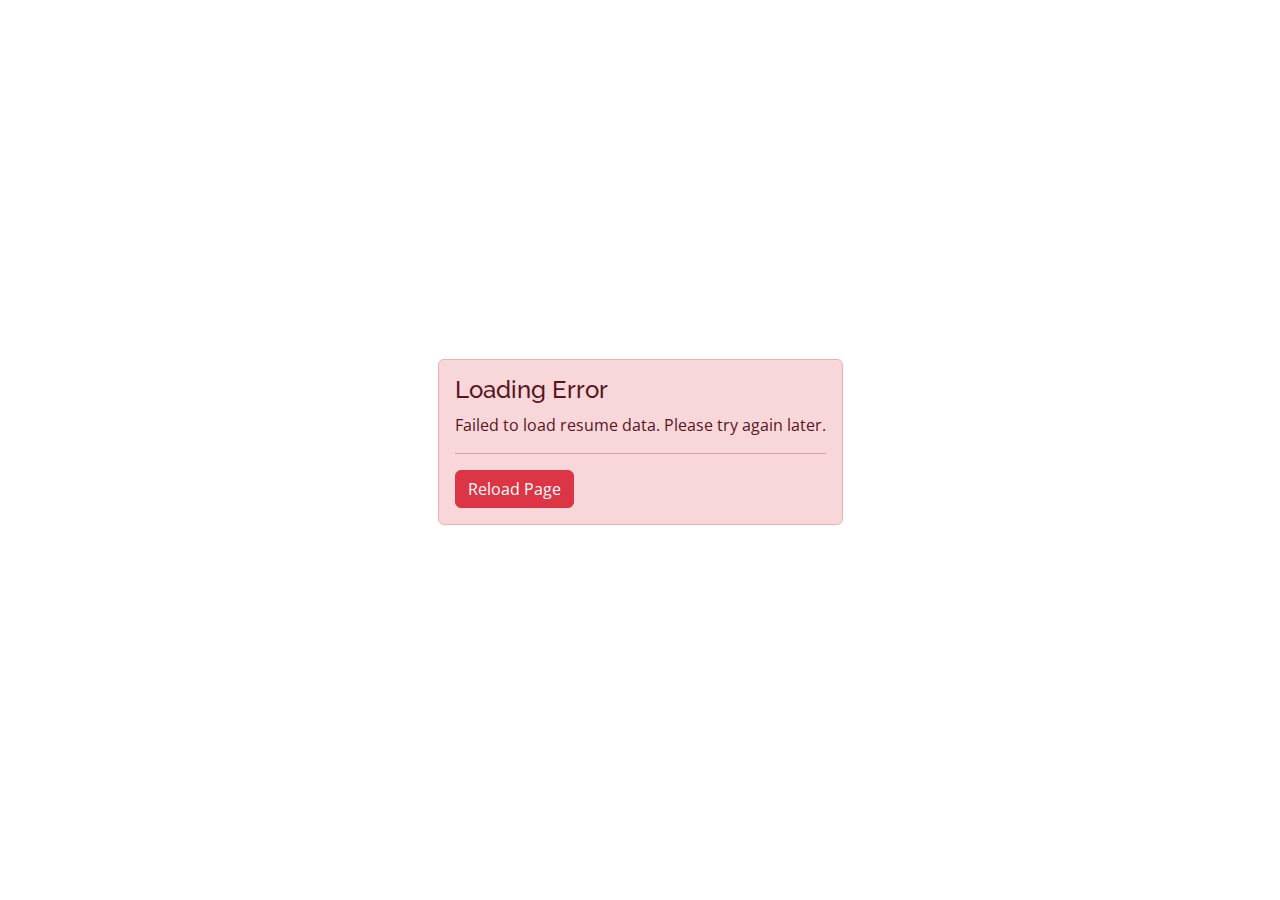
==== commit cf19a87e: "Fixed resume json loading issue." ====
--- a/index.html
+++ b/index.html
@@ -39,809 +39,824 @@
 </head>
 
 <body>
-
-  <!-- ======= Mobile nav toggle button ======= -->
-  <i class="bi bi-list mobile-nav-toggle d-xl-none"></i>
-
-  <!-- ======= Header ======= -->
-  <header id="header">
-    <div class="d-flex flex-column">
-
-      <div class="profile">
-        <img src="assets/img/profile-img.jpg" alt="" class="img-fluid rounded-circle">
-        <h1 class="text-light"><a href="index.html">Pedro Trujillo</a></h1>
-        <div class="social-links mt-3 text-center">
-          <!-- <a href="#" class="twitter"><i class="bx bxl-twitter"></i></a> -->
-          <!-- <a href="#" class="facebook"><i class="bx bxl-facebook"></i></a> -->
-          <!-- <a href="#" class="instagram"><i class="bx bxl-instagram"></i></a> -->
-          <a href="https://github.com/PedroTrujilloV" class="github"><i class="bx bxl-github"></i></a>
-          <a href="https://www.linkedin.com/in/pedrotrujillov" class="linkedin"><i class="bx bxl-linkedin"></i></a>
-          <a href="https://www.behance.net/pedrotrujillov" class="behance"><i class="bx bxl-behance"></i></a>
+  <!-- Bootstrap Loading Overlay -->
+  <div id="loadingOverlay" class="d-flex justify-content-center align-items-center vh-100 bg-white position-fixed w-100" style="z-index: 9999;">
+    <div class="text-center">
+      <div class="spinner-border text-primary" role="status">
+        <span class="visually-hidden">Loading...</span>
+      </div>
+      <p class="mt-3">Loading...</p>
+    </div>
+  </div>
+
+  <!-- Your existing content (initially hidden) -->
+  <div id="pageContent" style="display: none;">
+    <!-- All your existing page HTML goes here -->
+
+
+    <!-- ======= Mobile nav toggle button ======= -->
+    <i class="bi bi-list mobile-nav-toggle d-xl-none"></i>
+
+    <!-- ======= Header ======= -->
+    <header id="header">
+      <div class="d-flex flex-column">
+
+        <div class="profile">
+          <img src="assets/img/profile-img.jpg" alt="" class="img-fluid rounded-circle">
+          <h1 class="text-light"><a href="index.html">Pedro Trujillo</a></h1>
+          <div class="social-links mt-3 text-center">
+            <!-- <a href="#" class="twitter"><i class="bx bxl-twitter"></i></a> -->
+            <!-- <a href="#" class="facebook"><i class="bx bxl-facebook"></i></a> -->
+            <!-- <a href="#" class="instagram"><i class="bx bxl-instagram"></i></a> -->
+            <a href="https://github.com/PedroTrujilloV" class="github"><i class="bx bxl-github"></i></a>
+            <a href="https://www.linkedin.com/in/pedrotrujillov" class="linkedin"><i class="bx bxl-linkedin"></i></a>
+            <a href="https://www.behance.net/pedrotrujillov" class="behance"><i class="bx bxl-behance"></i></a>
+          </div>
         </div>
+
+        <nav id="navbar" class="nav-menu navbar">
+          <ul>
+            <li><a href="#hero" class="nav-link scrollto active"><i class="bx bx-home"></i> <span>Home</span></a></li>
+            <li><a href="#about" class="nav-link scrollto"><i class="bx bx-user"></i> <span>About</span></a></li>
+            <li><a href="#resume" class="nav-link scrollto"><i class="bx bx-file-blank"></i> <span>Resume</span></a></li>
+            <li><a href="#portfolio" class="nav-link scrollto"><i class="bx bx-book-content"></i> <span>Portfolio</span></a></li>
+            <!-- <li><a href="#services" class="nav-link scrollto"><i class="bx bx-server"></i> <span>Services</span></a></li> -->
+            <li><a href="#contact" class="nav-link scrollto"><i class="bx bx-envelope"></i> <span>Contact</span></a></li>
+          </ul>
+        </nav><!-- .nav-menu -->
       </div>
-
-      <nav id="navbar" class="nav-menu navbar">
-        <ul>
-          <li><a href="#hero" class="nav-link scrollto active"><i class="bx bx-home"></i> <span>Home</span></a></li>
-          <li><a href="#about" class="nav-link scrollto"><i class="bx bx-user"></i> <span>About</span></a></li>
-          <li><a href="#resume" class="nav-link scrollto"><i class="bx bx-file-blank"></i> <span>Resume</span></a></li>
-          <li><a href="#portfolio" class="nav-link scrollto"><i class="bx bx-book-content"></i> <span>Portfolio</span></a></li>
-          <!-- <li><a href="#services" class="nav-link scrollto"><i class="bx bx-server"></i> <span>Services</span></a></li> -->
-          <li><a href="#contact" class="nav-link scrollto"><i class="bx bx-envelope"></i> <span>Contact</span></a></li>
-        </ul>
-      </nav><!-- .nav-menu -->
-    </div>
-  </header><!-- End Header -->
-
-  <!-- ======= Hero Section ======= -->
-  <section id="hero" class="d-flex flex-column justify-content-center align-items-center">
-    <h1>Welcome! 🙃</h1>
-    <div class="hero-container" data-aos="fade-in">
-      
-      <p><!--I do --><span class="typed" data-typed-items="Hi! Thank you for visiting my website,Please scroll down to learn more about me, about my career, and the things I do., I do love to train AI models for fun!,I do developer stuff,I do software engineering stuff too,I do love studying AI 🧠 🤖 ❤️,I do designer 🎨 stuff too!,I do build iOS Apps too 📱, ... [¯\_(ツ)_/¯] → Debugging my neural net be like... Why won’t you LEARN?! lol,My mantra: Gradient descent through life—one learning rate at a time., I remember sometimes that every bug is just a future blog post, ..[Training GANs...] → Generator: 'Is this realistic?' Discriminator: '🤡', .[NLP Model Training...] → Epoch 1: 😭 | Epoch 100: 🎤 'I am become language.', ... [BERT at a party] → 'Sorry,.. I only do masked socializing.', Bad data prep = model grief. Good data prep = model relief,. [Gradient Descent in Real Life] → 'Me trying to find the optimal path to the fridge.', [Data Cleaning in Real Life] → 'Me: ‘Delete NaN.’ Reality: ‘NaN deletes your sanity.’', [Deploying a model] → 'Docker: ‘It worked on my machine.’ Kubernetes: ‘Hold my YAML.’', [Mic drop 🎤. Pandas DataFrame applauds.]"></span></p>
-    </div>
-  </section><!-- End Hero -->
-
-  <main id="main">
-
-    <!-- ======= About Section ======= -->
-    <section id="about" class="about">
-      <div class="container">
-
-        <div class="section-title">
-          <h2>About me</h2>
-          <i>
-            <p>
-              "I recently became a dad! My beautiful and amazing wife gave me the cutest baby in the world, and it has been one of the most beautiful—yet exhausting—experiences of my life, lol.
-            </p>
+    </header><!-- End Header -->
+
+    <!-- ======= Hero Section ======= -->
+    <section id="hero" class="d-flex flex-column justify-content-center align-items-center">
+      <h1>Welcome! 🙃</h1>
+      <div class="hero-container" data-aos="fade-in">
+        
+        <p><!--I do --><span class="typed" data-typed-items="Hi! Thank you for visiting my website,Please scroll down to learn more about me, about my career, and the things I do., I do love to train AI models for fun!,I do developer stuff,I do software engineering stuff too,I do love studying AI 🧠 🤖 ❤️,I do designer 🎨 stuff too!,I do build iOS Apps too 📱, ... [¯\_(ツ)_/¯] → Debugging my neural net be like... Why won’t you LEARN?! lol,My mantra: Gradient descent through life—one learning rate at a time., I remember sometimes that every bug is just a future blog post, ..[Training GANs...] → Generator: 'Is this realistic?' Discriminator: '🤡', .[NLP Model Training...] → Epoch 1: 😭 | Epoch 100: 🎤 'I am become language.', ... [BERT at a party] → 'Sorry,.. I only do masked socializing.', Bad data prep = model grief. Good data prep = model relief,. [Gradient Descent in Real Life] → 'Me trying to find the optimal path to the fridge.', [Data Cleaning in Real Life] → 'Me: ‘Delete NaN.’ Reality: ‘NaN deletes your sanity.’', [Deploying a model] → 'Docker: ‘It worked on my machine.’ Kubernetes: ‘Hold my YAML.’', [Mic drop 🎤. Pandas DataFrame applauds.]"></span></p>
+      </div>
+    </section><!-- End Hero -->
+
+    <main id="main">
+
+      <!-- ======= About Section ======= -->
+      <section id="about" class="about">
+        <div class="container">
+
+          <div class="section-title">
+            <h2>About me</h2>
+            <i>
+              <p>
+                "I recently became a dad! My beautiful and amazing wife gave me the cutest baby in the world, and it has been one of the most beautiful—yet exhausting—experiences of my life, lol.
+              </p>
+              <br>
+              <p>
+                I love spending time with my family and friends, traveling, hiking, eating and learning. I also love coding and AI. Some of my hobbies include 2D & 3D art, working on endless DIY (software, garage, robotics, gardening, house improvements, backyard, architecture, etc) projects that I’ll probably never finish (I have way too many hobbies!), playing Pokémon, watching anime, and as any latin nerd of my generation that grew up watching <a href="https://en.wikipedia.org/wiki/Dekirukana">Dekirukana</a> and Dragon Ball, dreaming with living in Japan or South Korea—I’m, in love with their culture 👺, traditions 🎏, history 🏯, food 🍣, technology 🦾, places 🗾, and their nice people 🎎. ❤️🇯🇵🇰🇷          
+              </p>
+              <br>
+              <p>
+                I was born in Colombia, one of the most beautiful countries in the world, and I’ve been living in the land of Mickey Mouse (Orlando, USA) for about 10 years where I became a naturalized U.S. citizen.           
+              </p>
+              <p>
+                And I have been doing software for over 11 years."
+              </p>
+            </i>
             <br>
             <p>
-              I love spending time with my family and friends, traveling, hiking, eating and learning. I also love coding and AI. Some of my hobbies include 2D & 3D art, working on endless DIY (software, garage, robotics, gardening, house improvements, backyard, architecture, etc) projects that I’ll probably never finish (I have way too many hobbies!), playing Pokémon, watching anime, and as any latin nerd of my generation that grew up watching <a href="https://en.wikipedia.org/wiki/Dekirukana">Dekirukana</a> and Dragon Ball, dreaming with living in Japan or South Korea—I’m, in love with their culture 👺, traditions 🎏, history 🏯, food 🍣, technology 🦾, places 🗾, and their nice people 🎎. ❤️🇯🇵🇰🇷          
+              Not necessary, but if you want, feel free to read a more detailed version of my story like a poem...
             </p>
-            <br>
-            <p>
-              I was born in Colombia, one of the most beautiful countries in the world, and I’ve been living in the land of Mickey Mouse (Orlando, USA) for about 10 years where I became a naturalized U.S. citizen.           
-            </p>
-            <p>
-              And I have been doing software for over 11 years."
-            </p>
-          </i>
-          <br>
-          <p>
-            Not necessary, but if you want, feel free to read a more detailed version of my story like a poem...
-          </p>
-       
-
-
-          
-        </div>
-        <details>
-          <summary>Click to expand/collapse and read more 💩.</summary>
-          <br>
-          <div class="row">
-            <!-- <div class="col-lg-4" data-aos="fade-right">
-              <img src="assets/img/profile-img.jpg" class="img-fluid" alt="">
-            </div> -->
-            <div class="col-lg-4" data-aos="fade-right">
-              <div id="profileCarousel" class="carousel slide" data-bs-ride="carousel">
-                <div class="carousel-inner">
-                  <div class="carousel-item active">
-                    <img src="assets/img/about/about1.jpg" class="d-block w-100 img-fluid" alt="About image 1">
-                  </div>
-                  <div class="carousel-item">
-                    <img src="assets/img/about/about2.jpg" class="d-block w-100 img-fluid" alt="About image 2">
-                  </div>
-                  <div class="carousel-item">
-                    <img src="assets/img/about/about3.jpg" class="d-block w-100 img-fluid" alt="About image 3">
-                  </div>
-                </div>
-                <button class="carousel-control-prev" type="button" data-bs-target="#profileCarousel" data-bs-slide="prev">
-                  <span class="carousel-control-prev-icon" aria-hidden="true"></span>
-                  <span class="visually-hidden">Previous</span>
-                </button>
-                <button class="carousel-control-next" type="button" data-bs-target="#profileCarousel" data-bs-slide="next">
-                  <span class="carousel-control-next-icon" aria-hidden="true"></span>
-                  <span class="visually-hidden">Next</span>
-                </button>
-              </div>
-            </div>
-
-            <div class="col-lg-8 pt-4 pt-lg-0 content" data-aos="fade-left">
-              <!-- <h3>Principal Software Engineer &amp; Master AI Student.</h3>
-              <p class="fst-italic">
-                Some information that you may be interested:
-              </p> -->
-              <!-- <div class="row">
-                <div class="col-lg-6">
-                  <ul>
-                    <li><i class="bi bi-chevron-right"></i> <strong>LinkedIn:</strong> <span><a href="https://www.linkedin.com/in/pedro-t-63516685/">pedro-t-63516685</a></span></li>
-                    <li><i class="bi bi-chevron-right"></i> <strong>Phone:</strong> <span>407 633 ****</span></li>
-                    <li><i class="bi bi-chevron-right"></i> <strong>City:</strong> <span>Orlando, FL, USA</span></li>
-                  </ul>
-                </div>
-                <div class="col-lg-6">
-                  <ul>
-                    <li><i class="bi bi-chevron-right"></i> <strong>Degree:</strong> <span>Bachelor's</span></li>
-                    <li><i class="bi bi-chevron-right"></i> <strong>Email:</strong> <span>pedrot211@gmail.com</span></li>
-                    <li><i class="bi bi-chevron-right"></i> <strong>Hire:</strong> <span>Available</span></li>
-                  </ul>
-                </div>
-              </div> -->
-              <i>
-                <p>
-                "My life has been a profound and arduous journey, a tale woven between the rhythms of Colombia's heart. I was born amidst the gentle caress of the Magdalena River, where the cobblestone streets of my 400-year-old hometown served as my playground. I also came of age beneath the towering emerald peaks of the Andes, nestled within the enchanting embrace of the coffee-laden hills of Tolima, and ventured into the untamed, emerald-green savannas of the East Llanos where later fate introduced me to the love of my life.
-                In this labyrinthine voyage, I have been both a struggler and a dreamer. Guided by the unwavering support of my loved ones like my mom, mentors, and cherished friends, I embarked on a path that would ultimately shape me into a Software and Systems Engineer (Ingeniero de Sistemas). The fire of technology burned brightly within me, a passion that refused to let go of my dreams.
-                </p>
-                <p>
-                Throughout my career, I have been a giver, a creator of knowledge. My journey began as a humble researcher at the Universidad de los Llanos, where I crafted educational content and shared my wisdom with eager minds. Later, I joined the pioneering team of engineers, a select few from a pool of over 200 candidates, who would shape the future of military simulation technology in Colombia. Our innovations garnered attention from international corporations, the media, and influential figures around us.
-                </p>
-                <p>
-                The path led me to the shores of the United States, a journey not devoid of challenges. A beautiful country 🗽! But historic issues cast shadows upon the land, making it difficult for those from minority backgrounds (like me) to flourish. Yet, I stood resilient, undeterred by adversity. I have had the privilege of collaborating with various companies across diverse industries, where I met remarkable teams and individuals who have illuminated my way. Together, we forged tools to support hundred of thousands if not millions of people around the globe 🌍.
-                </p>
-                <p>
-                And now, the journey continues to unfold. I stand at the threshold of growth, pursuing a Master's degree in AI, delving deeper into the realm of Deep Learning—a subject that ignites my soul with unbridled passion. 🧠 🤖"
-                </p>
-              </i>     
-              <!-- <p>
-                I am a highly skilled Software Engineer and developer with extensive experience in programming, team leadership, and mentorship across diverse industries. My expertise lies in the Apple ecosystem platforms, including iOS, tvOS, and watchOS, where I consistently apply industry best practices such as Clean Code, Architecture, and TDD. Alongside my technical skills, I have a strong passion for 3D Art, Gaming, and AI, which fuels my excitement and motivation. Although I also have a background as a Full Stack Web Developer, I am open to refreshing my knowledge in that area.
-              </p> -->
-            </div>
-          </div>
-        </details>
-
-      </div>
-    </section><!-- End About Section -->
-
-    <!-- ======= Facts Section ======= -->
-    <!-- <section id="facts" class="facts">
-      <div class="container">
-
-        <div class="section-title">
-          <h2>Facts</h2>
-          <p>Magnam dolores commodi suscipit. Necessitatibus eius consequatur ex aliquid fuga eum quidem. Sit sint consectetur velit. Quisquam quos quisquam cupiditate. Et nemo qui impedit suscipit alias ea. Quia fugiat sit in iste officiis commodi quidem hic quas.</p>
-        </div>
-
-        <div class="row no-gutters">
-
-          <div class="col-lg-3 col-md-6 d-md-flex align-items-md-stretch" data-aos="fade-up">
-            <div class="count-box">
-              <i class="bi bi-emoji-smile"></i>
-              <span data-purecounter-start="0" data-purecounter-end="232" data-purecounter-duration="1" class="purecounter"></span>
-              <p><strong>Happy Clients</strong> consequuntur quae</p>
-            </div>
-          </div>
-
-          <div class="col-lg-3 col-md-6 d-md-flex align-items-md-stretch" data-aos="fade-up" data-aos-delay="100">
-            <div class="count-box">
-              <i class="bi bi-journal-richtext"></i>
-              <span data-purecounter-start="0" data-purecounter-end="521" data-purecounter-duration="1" class="purecounter"></span>
-              <p><strong>Projects</strong> adipisci atque cum quia aut</p>
-            </div>
-          </div>
-
-          <div class="col-lg-3 col-md-6 d-md-flex align-items-md-stretch" data-aos="fade-up" data-aos-delay="200">
-            <div class="count-box">
-              <i class="bi bi-headset"></i>
-              <span data-purecounter-start="0" data-purecounter-end="1453" data-purecounter-duration="1" class="purecounter"></span>
-              <p><strong>Hours Of Support</strong> aut commodi quaerat</p>
-            </div>
-          </div>
-
-          <div class="col-lg-3 col-md-6 d-md-flex align-items-md-stretch" data-aos="fade-up" data-aos-delay="300">
-            <div class="count-box">
-              <i class="bi bi-people"></i>
-              <span data-purecounter-start="0" data-purecounter-end="32" data-purecounter-duration="1" class="purecounter"></span>
-              <p><strong>Hard Workers</strong> rerum asperiores dolor</p>
-            </div>
-          </div>
-
-        </div>
-
-      </div> -->
-    </section><!-- End Facts Section -->
-
-    <!-- ======= Resume Section ======= -->
-    <section id="resume" class="resume">
-      <div class="container">
-
-        <div class="section-title">
-          <h2>Resume</h2>
-          <p>Feel free to download my resume <a href="https://drive.google.com/file/d/1314ybwlVuCGXH4gkIQ4_PvV-wGQ3tSxV/view?usp=share_link"> here.</a> </p>
-          <br>
+        
+
+
+            
+          </div>
           <details>
             <summary>Click to expand/collapse and read more 💩.</summary>
             <br>
-            <p>I enjoy solving problems and take pride in my work, always looking for ways to use technology effectively. I stay curious and adaptable, learning new cool technology, programming languages and skills as I go. </p>
-            <p>Throughout my career, I’ve been involved in different stages of software development, working with teams of all sizes. These experiences have shown me that software is never truly perfect, and early success doesn’t guarantee long-term stability. I’ve learned the importance of writing well-structured, flexible code with modular components, keeping it clean and well-tested to make future changes easier. Practices like single responsibility, separation of concerns, clean code, refactoring, and continuous integration, easy to deploy in a single action, to help keep software manageable and adaptable over time.</p>
-            <p>Below is a list of tech-related things I’ve worked on and learned throughout my career. Feel free to take a look!</p>
+            <div class="row">
+              <!-- <div class="col-lg-4" data-aos="fade-right">
+                <img src="assets/img/profile-img.jpg" class="img-fluid" alt="">
+              </div> -->
+              <div class="col-lg-4" data-aos="fade-right">
+                <div id="profileCarousel" class="carousel slide" data-bs-ride="carousel">
+                  <div class="carousel-inner">
+                    <div class="carousel-item active">
+                      <img src="assets/img/about/about1.jpg" class="d-block w-100 img-fluid" alt="About image 1">
+                    </div>
+                    <div class="carousel-item">
+                      <img src="assets/img/about/about2.jpg" class="d-block w-100 img-fluid" alt="About image 2">
+                    </div>
+                    <div class="carousel-item">
+                      <img src="assets/img/about/about3.jpg" class="d-block w-100 img-fluid" alt="About image 3">
+                    </div>
+                  </div>
+                  <button class="carousel-control-prev" type="button" data-bs-target="#profileCarousel" data-bs-slide="prev">
+                    <span class="carousel-control-prev-icon" aria-hidden="true"></span>
+                    <span class="visually-hidden">Previous</span>
+                  </button>
+                  <button class="carousel-control-next" type="button" data-bs-target="#profileCarousel" data-bs-slide="next">
+                    <span class="carousel-control-next-icon" aria-hidden="true"></span>
+                    <span class="visually-hidden">Next</span>
+                  </button>
+                </div>
+              </div>
+
+              <div class="col-lg-8 pt-4 pt-lg-0 content" data-aos="fade-left">
+                <!-- <h3>Principal Software Engineer &amp; Master AI Student.</h3>
+                <p class="fst-italic">
+                  Some information that you may be interested:
+                </p> -->
+                <!-- <div class="row">
+                  <div class="col-lg-6">
+                    <ul>
+                      <li><i class="bi bi-chevron-right"></i> <strong>LinkedIn:</strong> <span><a href="https://www.linkedin.com/in/pedro-t-63516685/">pedro-t-63516685</a></span></li>
+                      <li><i class="bi bi-chevron-right"></i> <strong>Phone:</strong> <span>407 633 ****</span></li>
+                      <li><i class="bi bi-chevron-right"></i> <strong>City:</strong> <span>Orlando, FL, USA</span></li>
+                    </ul>
+                  </div>
+                  <div class="col-lg-6">
+                    <ul>
+                      <li><i class="bi bi-chevron-right"></i> <strong>Degree:</strong> <span>Bachelor's</span></li>
+                      <li><i class="bi bi-chevron-right"></i> <strong>Email:</strong> <span>pedrot211@gmail.com</span></li>
+                      <li><i class="bi bi-chevron-right"></i> <strong>Hire:</strong> <span>Available</span></li>
+                    </ul>
+                  </div>
+                </div> -->
+                <i>
+                  <p>
+                  "My life has been a profound and arduous journey, a tale woven between the rhythms of Colombia's heart. I was born amidst the gentle caress of the Magdalena River, where the cobblestone streets of my 400-year-old hometown served as my playground. I also came of age beneath the towering emerald peaks of the Andes, nestled within the enchanting embrace of the coffee-laden hills of Tolima, and ventured into the untamed, emerald-green savannas of the East Llanos where later fate introduced me to the love of my life.
+                  In this labyrinthine voyage, I have been both a struggler and a dreamer. Guided by the unwavering support of my loved ones like my mom, mentors, and cherished friends, I embarked on a path that would ultimately shape me into a Software and Systems Engineer (Ingeniero de Sistemas). The fire of technology burned brightly within me, a passion that refused to let go of my dreams.
+                  </p>
+                  <p>
+                  Throughout my career, I have been a giver, a creator of knowledge. My journey began as a humble researcher at the Universidad de los Llanos, where I crafted educational content and shared my wisdom with eager minds. Later, I joined the pioneering team of engineers, a select few from a pool of over 200 candidates, who would shape the future of military simulation technology in Colombia. Our innovations garnered attention from international corporations, the media, and influential figures around us.
+                  </p>
+                  <p>
+                  The path led me to the shores of the United States, a journey not devoid of challenges. A beautiful country 🗽! But historic issues cast shadows upon the land, making it difficult for those from minority backgrounds (like me) to flourish. Yet, I stood resilient, undeterred by adversity. I have had the privilege of collaborating with various companies across diverse industries, where I met remarkable teams and individuals who have illuminated my way. Together, we forged tools to support hundred of thousands if not millions of people around the globe 🌍.
+                  </p>
+                  <p>
+                  And now, the journey continues to unfold. I stand at the threshold of growth, pursuing a Master's degree in AI, delving deeper into the realm of Deep Learning—a subject that ignites my soul with unbridled passion. 🧠 🤖"
+                  </p>
+                </i>     
+                <!-- <p>
+                  I am a highly skilled Software Engineer and developer with extensive experience in programming, team leadership, and mentorship across diverse industries. My expertise lies in the Apple ecosystem platforms, including iOS, tvOS, and watchOS, where I consistently apply industry best practices such as Clean Code, Architecture, and TDD. Alongside my technical skills, I have a strong passion for 3D Art, Gaming, and AI, which fuels my excitement and motivation. Although I also have a background as a Full Stack Web Developer, I am open to refreshing my knowledge in that area.
+                </p> -->
+              </div>
+            </div>
           </details>
+
         </div>
-
-        <div class="row">
+      </section><!-- End About Section -->
+
+      <!-- ======= Facts Section ======= -->
+      <!-- <section id="facts" class="facts">
+        <div class="container">
+
+          <div class="section-title">
+            <h2>Facts</h2>
+            <p>Magnam dolores commodi suscipit. Necessitatibus eius consequatur ex aliquid fuga eum quidem. Sit sint consectetur velit. Quisquam quos quisquam cupiditate. Et nemo qui impedit suscipit alias ea. Quia fugiat sit in iste officiis commodi quidem hic quas.</p>
+          </div>
+
+          <div class="row no-gutters">
+
+            <div class="col-lg-3 col-md-6 d-md-flex align-items-md-stretch" data-aos="fade-up">
+              <div class="count-box">
+                <i class="bi bi-emoji-smile"></i>
+                <span data-purecounter-start="0" data-purecounter-end="232" data-purecounter-duration="1" class="purecounter"></span>
+                <p><strong>Happy Clients</strong> consequuntur quae</p>
+              </div>
+            </div>
+
+            <div class="col-lg-3 col-md-6 d-md-flex align-items-md-stretch" data-aos="fade-up" data-aos-delay="100">
+              <div class="count-box">
+                <i class="bi bi-journal-richtext"></i>
+                <span data-purecounter-start="0" data-purecounter-end="521" data-purecounter-duration="1" class="purecounter"></span>
+                <p><strong>Projects</strong> adipisci atque cum quia aut</p>
+              </div>
+            </div>
+
+            <div class="col-lg-3 col-md-6 d-md-flex align-items-md-stretch" data-aos="fade-up" data-aos-delay="200">
+              <div class="count-box">
+                <i class="bi bi-headset"></i>
+                <span data-purecounter-start="0" data-purecounter-end="1453" data-purecounter-duration="1" class="purecounter"></span>
+                <p><strong>Hours Of Support</strong> aut commodi quaerat</p>
+              </div>
+            </div>
+
+            <div class="col-lg-3 col-md-6 d-md-flex align-items-md-stretch" data-aos="fade-up" data-aos-delay="300">
+              <div class="count-box">
+                <i class="bi bi-people"></i>
+                <span data-purecounter-start="0" data-purecounter-end="32" data-purecounter-duration="1" class="purecounter"></span>
+                <p><strong>Hard Workers</strong> rerum asperiores dolor</p>
+              </div>
+            </div>
+
+          </div>
+
+        </div> -->
+      </section><!-- End Facts Section -->
+
+      <!-- ======= Resume Section ======= -->
+      <section id="resume" class="resume">
+        <div class="container">
+
+          <div class="section-title">
+            <h2>Resume</h2>
+            <p>Feel free to download my resume <a href="https://drive.google.com/file/d/1314ybwlVuCGXH4gkIQ4_PvV-wGQ3tSxV/view?usp=share_link"> here.</a> </p>
+            <br>
+            <details>
+              <summary>Click to expand/collapse and read more 💩.</summary>
+              <br>
+              <p>I enjoy solving problems and take pride in my work, always looking for ways to use technology effectively. I stay curious and adaptable, learning new cool technology, programming languages and skills as I go. </p>
+              <p>Throughout my career, I’ve been involved in different stages of software development, working with teams of all sizes. These experiences have shown me that software is never truly perfect, and early success doesn’t guarantee long-term stability. I’ve learned the importance of writing well-structured, flexible code with modular components, keeping it clean and well-tested to make future changes easier. Practices like single responsibility, separation of concerns, clean code, refactoring, and continuous integration, easy to deploy in a single action, to help keep software manageable and adaptable over time.</p>
+              <p>Below is a list of tech-related things I’ve worked on and learned throughout my career. Feel free to take a look!</p>
+            </details>
+          </div>
+
+          <div class="row">
+              
+            <div class="col-lg-12" data-aos="fade-up">
+              <h3 class="resume-title">Sumary</h3>
+              <div class="resume-item pb-0">
+                <h4>Pedro Trujillo</h4>
+                <p><em>Results-driven Software Engineer with a proven track record of delivering impactful applications and driving technical excellence.
+                  Expertise in cross-functional collaboration across remote environments, code optimization, and enhancing user experiences through innovative solutions. Strong background in mobile software engineering, agile methodologies, and mentoring. Committed to producing high-quality, efficient, and user-friendly applications that contribute
+                  to the growth of user communities. 🚀</em></p>
+                <ul>
+                  <li>Orlando, FL, 32803</li>
+                  <li>(407) 633 ****</li>
+                  <li>pedrot211@gmail.com</li>
+                </ul>
+              </div>
+            </div>
             
-          <div class="col-lg-12" data-aos="fade-up">
-            <h3 class="resume-title">Sumary</h3>
-            <div class="resume-item pb-0">
-              <h4>Pedro Trujillo</h4>
-              <p><em>Results-driven Software Engineer with a proven track record of delivering impactful applications and driving technical excellence.
-                Expertise in cross-functional collaboration across remote environments, code optimization, and enhancing user experiences through innovative solutions. Strong background in mobile software engineering, agile methodologies, and mentoring. Committed to producing high-quality, efficient, and user-friendly applications that contribute
-                to the growth of user communities. 🚀</em></p>
-              <ul>
-                <li>Orlando, FL, 32803</li>
-                <li>(407) 633 ****</li>
-                <li>pedrot211@gmail.com</li>
-              </ul>
-            </div>
-          </div>
+            
+            <div class="col-lg-12" data-aos="fade-up" data-aos-delay="100">
+              <h3 class="resume-title">Professional Experience 12+ Years</h3>
+
+              <div class="resume-item">
+                <h4>Master in Artificial Intelligence - Student</h4>
+                <h5>2023 - Currently</h5>
+                <p><em><a href="https://uniandes.edu.co/en">University of los Andes (Universidad de los Andes), Colombia</a></em></p>
+                <ul>
+                  <li>
+                  Machine Learning Principles.
+                  </li>
+                  <li>
+                  Introduction to Contemporary AI Course.
+                  </li>
+                  <li>
+                    ML/AI Math Course
+                  </li>
+                  <li>
+                    Supervised Machine Learning Course
+                  </li>
+                  <li>
+                    Unsupervised Machine Learning Course
+                  </li>
+                  <li>
+                    Deep Learning Course
+                  </li>
+                  <li>
+                    Computer Vision Part 1 Course
+                  </li>
+                  <li>
+                    Natural Language Processing (NPL) Course
+                  </li>
+                  <li>
+                    Advanced Natural Language Processing  Course
+                  </li>
+                </ul>
+              </div>
+
+              <div class="resume-item">
+                <h4>Principal Software Engineer iOS/tvOS</h4>
+                <h5>7/2021 - 3/2023</h5>
+                <p><em><a href="https://www.teambeachbody.com/shop/us/corporate/careers">Beachbody, (Remote) El Segundo, CA</a></em></p>
+                <ul>
+                  <li>Led cross-functional agile teams in the development of iOS native features for mobile platforms, Apple Watch, and Apple TV, optimizing code sharing across platforms.</li>
+                  <li>Pioneered Bluetooth device integration, pairing Apple Watch and BTLE heart rate monitors, enabling seamless data transmission during live and on-demand workouts.</li>
+                  <li>Crafted technical specifications, aligned with product requirements, and contributed insights specific to iOS platform.</li>
+                  <li>Spearheaded the adoption of best practices from tvOS and iOS teams, fostering continuous improvement and knowledge sharing.</li>
+                  <li>Mentored and elevated the technical skills of the team through strategic meetings and collaborative sessions.</li>
+                  <li>Collaborated closely with product owners, designers, and QA teams, ensuring the delivery of quality features to a growing user base.</li>
+                </ul>
+              </div>
+              <div class="resume-item">
+                <h4>Senior Mobile Software Engineer</h4>
+                <h5>1/2021 - 7/2021</h5>
+                <p><em><a href="https://www.velocityz.com/">Velocity Z, (Remote) Tampa, FL</a></em></p>
+                <ul>
+                  <li>Developed iOS mobile applications for partner company <a href="https://joinpeeq.com/">Peeq</a>, facilitating secure and engaging video conference experiences for celebrities and fans.</li>
+                  <li>Utilized Swift, UIKit, AVFoundation, Core Animation, Core Data, GraphQL and JitsiMeet Framework to build robust and interactive features.</li>
+                  <li>Engaged in an Agile environment, employing Scrum, Jira, and Git/Github for efficient project management.</li>
+                  <li>Supported both iOS and Android video conference SDKs, ensuring smooth functionality and optimal user experiences.</li>
+                </ul>
+              </div>
+              <div class="resume-item">
+                <h4>Software Developer</h4>
+                <h5>11/2016 - 2020</h5>
+                <p><em><a href="https://crunchy.co/">Crunchy Tech, (2020 Remote) Orlando, FL</a></em></p>
+                <ul>
+                  <li>Led mobile app architecture design and development, focusing on OOP, MVVM, and Protocol Oriented Programming.</li>
+                  <li>Collaborated effectively as a team player, contributing to all software development life cycle phases, following agile software development best practices.</li>
+                  <li>Developed 100% iOS and macOS native Apps using Objective C and Swift (<a href="https://apps.apple.com/us/app/padzilla-remote-control/id1519308272">Unreal Bowling App</a> , <a href="https://apps.apple.com/us/app/padzilla-remote-control/id1519308272">Padzilla App</a>).</li>
+                  <li>Created delightful UI/UX, inspired by best practices from <a href="https://developer.apple.com/design/human-interface-guidelines/">Apple Human Interface Guidelines.</a></li>
+                  <li>Worked on various full-stack web development projects, including cloud containerized microservices for <a href="https://apps.apple.com/us/app/padzilla-remote-control/id1519308272">Unreal Bowling App</a>.</li>
+                  <li>Established CI/CD automation pipelines for multiple projects. Contributed to gaming development and created concepts and 3D art for <a href="https://crunchy.co/products/unreal-bowling/">Unreal Bowling</a>.</li>
+                </ul>
+              </div>
+              <div class="resume-item">
+                <h4>iOS Developer and Designer</h4>
+                <h5>9/2016 - 12/2016</h5>
+                <p><em><a href="http://www.codefororlando.com/">Code for Orlando · Freelance, Orlando, FL</a></em></p>
+                <ul>
+                  <li>Developed user information forms and tree location modules using Swift, following MVC and Protocol Oriented Programming.</li>
+                  <li>Managed customer and tree data with UIKit and CoreData.</li>
+                  <li>Integrated app with the "Street Trees" cloud server using RESTful JSON API and Alamofire.</li>
+                  <li>Designed user-friendly interfaces in adherence to Apple's Human Interface Guidelines.</li>
+                  <li>Proficient development in Swift, JSON, UIKit, Core Data, and Agile methodology.</li>
+                </ul>
+              </div>
+              <div class="resume-item">
+                <h4>iOS Remote Developer & UI/UX Designer (Consultant)</h4>
+                <h5>12/2015- 2/2016</h5>
+                <p><em> <a href="https://www.modernmeal.com/">Modernmeal, (Remote) Orlando, FL</a></em></p>
+                <ul>
+                  <li>Led iOS development, creating the initial app version from scratch with Swift and native iOS technologies.</li>
+                  <li>Utilized design patterns such as MVC and Protocol Oriented Programming for robust architecture.</li>
+                  <li>Developed key features including Customer Information and Recipe Management via UITabBarController, and Grocery List organization with custom UITableViewController and CoreData for offline data persistence.</li>
+                  <li>Managed asynchronous requests to the Modernmeal Cloud Server using NSURLSession and their RESTful JSON API.</li>
+                  <li>Designed universal interfaces for iPhone and iPad devices, adhering to Apple's Human Interface Guidelines for a seamless and user-friendly experience.</li>
+                  <li>Proficient in Swift, JSON, UIKit, and Cocoa Touch, following Agile methodologies and maintaining clean code practices.</li>
+                  <li>Tools and methodologies include Visual Studio Code, Xcode, Git, Bash, Homebrew, Vim, GitHub, OOP, MVC, Debugging, and Testing.</li>
+                </ul>
+              </div>
+              <div class="resume-item">
+                <h4>iOS Mobile Engineering Student</h4>
+                <h5>10/2015 - 1/2016</h5>
+                <p><em> <a href="https://www.linkedin.com/school/the-iron-yard/">The Iron Yard, Orlando, FL</a></em></p>
+                <ul>
+                  <li>Completed a comprehensive 12-week iOS Mobile Engineering program, gaining expertise in iOS devices, frameworks, UI components, and APIs.</li>
+                  <li>Developed native iOS apps using Swift and Objective-C, with a focus on universal layouts for iPad and iPhone devices.</li>
+                  <li>Proficient in Xcode, utilizing storyboards and view controllers for app design.</li>
+                  <li>Acquired knowledge of project and build configurations for testing and distribution, including TestFlight and App Store deployment.</li>
+                  <li>Expanded skills to include watchOS and tvOS app development.</li>
+                  <li>Practiced under Agile Software Development principles, participating in Scrum meetings and collaborative teamwork.</li>
+                  <li>Sample code and projects available on my <a href="https://github.com/PedroTrujilloV/TIY-Assignments">GitHub repository</a>.</li>
+                  <li>Programming with frameworks and APIs such as Cocoa, Cocoa Touch, UIKit, CoreData, CoreGraphics, CoreAnimation, WebKit, MapKit, CoreLocation, AVFoundation, NSUserDefaults, NSURLSession, WatchKit, REST APIs, and Firebase.</li>
+                  <li>Proficient use of tools like Xcode, CocoaPods, Git, Bash, Homebrew, Vim, Github, and SQLLite.</li>
+                  <li>Adheres to development methodologies including OOP, MVC, Clean Code, UI/UX design, and rigorous debugging, testing, and distribution practices.</li>
+                </ul>
+              </div>
+              <div class="resume-item">
+                <h4>Development Engineer / Design & Modeling Engineer</h4>
+                <h5>2012 - 2014</h5>
+                <p><em><a href="https://www.codaltec.com/">Corporación de Alta Tecnología Para la Defensa (Corporation of High Technology for Defense) Ministry of National Defense, Republic of Colombia & Israel</a></em></p>
+                <ul>
+                  <li>Proficiently programmed, debugged, and rigorously tested logic simulation objects, components, algorithms, and data structures in C++.</li>
+                  <li>Designed and implemented logic components for various aspects, including drone-terrain communication, drone visual subparts movement, camera gimbal, base antenna gimbal drone tracking, and line-of-sight drone communication.</li>
+                  <li>Developed scripts for shading maps and created particle effect systems to simulate military and meteorological effects, along with properties for rigid body physics simulations.</li>
+                  <li>Executed 3D design and modeling of the primary simulated entity across high, medium, and low polygon levels.</li>
+                  <li>Crafted intricate texture maps encompassing diffuse, shades, occlusion, normals, bump, reflections, alpha, and masks for main models and particle effects.</li>
+                  <li>Created and exported state machine animations, rigging, and rigid body physics for models using 3D Max.</li>
+                  <li>Designed and programmed visual geodatabases, incorporating hierarchical modeling techniques for 3D designs of key entities in high, medium, and low poly formats.</li>
+                  <li>Developed texture maps covering diffuse, shades, occlusion, normals, bumps, reflections, alpha, FLIR, and thermal surfaces, as well as masks for main terrain models and areas including landing zones, taxi areas, airports, runways, control towers, and secondary models.</li>
+                  <li>Digitized maps for areas of interest, and meticulously georeferenced maps and components for geodatabase recognition.</li>
+                </ul>
+              </div>
+              <div class="resume-item">
+                <h4>Undergraduate Researcher, Developer and Coordinator</h4>
+                <h5>2007 - 2012</h5>
+                <p><em><a href="http://fcbi.unillanos.edu.co/proyectos/Facultad/php/grupos.investigacion/horizonte/">Universidad de los Llanos (University of the Llanos), Colombia</a></em></p>
+                <ul>
+                  <li>Researcher in the Horizonte Mediático research group at the Universidad de Los Llanos. Worked as a project coordinator and software developer.</li>
+                  <li>Project coordination and software development for e-learning project “Design and Implementation of a Virtual Education Model”.</li>
+                  <li>Project coordination and software development for interactive digital book “Orquídeas en el Departamento del Meta".</li>
+                  <li>Project coordination and software development for interactive digital book “Nuestro Río - Río Orotoy”.</li>
+                  <li>Programming simulations for university physics courses written in Action Script 3.0, PHP, XML, CSS, JavaScript & HTML.</li>
+                  <li>Creation of interactive multimedia content for university physics courses using Adobe Photoshop, Adobe Flash, Adobe Illustrator, and other Adobe Master Collection tools.</li>
+                </ul>
+              </div>
+              <div class="resume-item">
+                <h4>Teacher of computer and technical systems</h4>
+                <h5>9/2011 - 4/2012</h5>
+                <p><em>VISION AGAPE school and refuge, Colombia</em></p>
+                <ul>
+                  <li>Computer and technical systems teacher for high school education: basic topics of Computer Science & programming with C++, OOP, GST, databases, web development (HTML, CSS, Javascript & PHP). </li>
+                </ul>
+              </div>
+            </div>
+
+            <div class="col-lg-6" data-aos="fade-right">
+              <h3 class="resume-title">Education</h3>
+              <div class="resume-item">
+                <h4>Master in Artificial Intelligence</h4>
+                <h5>2023 - Currently</h5>
+                <p><em><a href="https://uniandes.edu.co/en">University of los Andes (Universidad de los Andes), Colombia</a></em></p>
+                <p>The Master in Artificial Intelligence equips students with essential theoretical and practical skills. Graduates emerge as responsible interdisciplinary leaders, driving societal progress through technologies like Machine Learning, Deep Learning, Reinforcement Learning, NLP, Computer Vision, Semantic Web, and Autonomous Systems.</p>
+              </div>
+              <div class="resume-item">
+                <h4>iOS Mobile Engineering</h4>
+                <h5>2015 - 2016</h5>
+                <p><em> <a href="https://www.linkedin.com/school/the-iron-yard/">The Iron Yard, Orlando, FL</a></em></p>
+                <p>I studied and practiced iOS Mobile Engineering, watchOS, and tvOS at The Iron Yard boot camp. I learned to code in native iOS Swift and Objective-C, gained knowledge about APIs, frameworks, UI components, guidelines, architecture, design patterns, and associated best practices.</p>
+                <p>This is the link to the repository that contains many iOS Apps and projects developed during class: <a href="https://github.com/PedroTrujilloV/TIY-Assignments">TIY-Assignments</a></p>
+              </div>
+              <div class="resume-item">
+                <h4>Bachelor of Software &amp; Systems Engineering</h4>
+                <h5>2005 - 2011</h5>
+                <p><em><a href="https://www.unillanos.edu.co/">University of los Llanos (Universidad de los Llanos), Colombia</a></em></p>
+                <p>I studied Software Engineering & Computer Science focused on the development and optimization of systems (see program <a href="https://www.unillanos.edu.co/cientic/sistemas/plan.pdf">here</a>) for 5 years, and worked on a thesis/graduation project for 1 year: <a href="http://www.laccei.org/LACCEI2012-Panama/RefereedPapers/RP155.pdf">Simulation Module Development for a Physics Course.</a></p>
+              </div>
+            </div>
+
+            <div class="col-lg-6" data-aos="fade-left" id="certificationsContainer"> 
+              <h3 class="resume-title">Courses & Certificates</h3>
+              <!-- <div class="resume-item">
+                <h4><a href="https://linktocert.com">CERT NAME</a></h4>
+                <h5>2021</h5>
+                <p><em>by ISSUING ORGANIZATION</em></p>
+              </div> -->
+            </div>
+
+          </div>
+
+        </div>
+
+      </section><!-- End Resume Section -->
+
+      <!-- ======= Skills Section ======= -->
+      <section id="skills" class="skills section-bg">
+        <div class="container">
+
+          <div class="section-title">
+            <h2>Skills</h2>
+            <p>Below is a list of skills I’ve picked up throughout my career. Some are sharp and regularly used 🔥, while others might be a bit rusty simply because I haven’t needed them recently ❄️, but I can brush up on them when needed. I’m always exploring and learning new technologies, and I appreciate you taking the time to review this list.</p>
+          </div>
+
+          <div class="row skills-content" id="skillsContainer">
+
+            <!-- <div class="col-lg-6" data-aos="fade-up" id="skilColumns">
+
+              <h4>Interpersonal</h4>
+              <div class="progress">
+                <span class="skill">Quick Learning <i class="val">100%</i></span>
+                <div class="progress-bar-wrap">
+                  <div class="progress-bar" role="progressbar" aria-valuenow="100" aria-valuemin="0" aria-valuemax="100"></div>
+                </div>
+              </div>
+
+            </div> -->
+
+          </div>
+
+        </div>
+      </section>
+      <!-- End Skills Section -->
+
+      <!-- ======= Portfolio Section -->
+      <section id="portfolio" class="portfolio section-bg ">
+        <!-- <div class="container portfolio-details">
+
+          <div class="section-title">
+            <h2>Portfolio</h2>
+            <p>This contains some samples of my work and study in fields like iOS Software Engineering, Artificial Intelligence and Machine Learning, Gaming, Simulation, Web development, and more.
+            </p>
+          </div>
+
+          <div class="row gy-4 portfolio-row">
+            <div class="section-title">
+              <h3>AI 🤖 </h3>
+              <p>
+                These are some small samples of Data Science, Machine Learning and Deep Learning projects I have worked in the past: 
+              </p>
+            </div>
+
+            <div class="col-lg-6 p-lg-5" data-aos="fade-right">
+
+              <div class="row">
+
+                <div class="col-xl-6 col-lg-12 mb-lg-2 mb-sm-4">
+                  <a href="https://nbviewer.org/github/PedroTrujilloV/MLStuff/blob/79e3a676ca5e1e8a748b669f8a2933e1c3b757af/LinearRegression_Eng.ipynb"  target="_blank"><img src="./assets/img/portfolio/MLLifeCycle.1.jpeg"  class="iframe-ml a-ml-github"></a>
+                </div>
+
+                <div class="col-xl-6 col-lg-12 portfolio-info" >
+                    <h3>House Price Prediction Model</h3>
+                    <ul>
+                      <li><strong>Category</strong>: Machine Learning, Linear Regression</li>
+                      <li><strong>See at Nbviewer (Recomemnded)</strong>: <a href="https://nbviewer.org/github/PedroTrujilloV/MLStuff/blob/79e3a676ca5e1e8a748b669f8a2933e1c3b757af/LinearRegression_Eng.ipynb" target="_blank">Linear Regression</a></li>
+                      <li><strong>See at Github</strong>: <a href="https://github.com/PedroTrujilloV/MLStuff/blob/79e3a676ca5e1e8a748b669f8a2933e1c3b757af/LinearRegression_Eng.ipynb" target="_blank">LinearRegression Github</a></li>
+                    </ul>
+                </div>
+
+              </div>
+
+              <div class="row">
+                <div class="portfolio-description">
+                  <h2>How to solve a linear regression problem</h2>
+                  <p>
+                    In this example, we will learn some of the basic steps in the machine learning life cycle, such as exploratory data analysis, data preparation, model building (in this case, creating a linear regression model and training it), and finally, model evaluation with some performance metrics. There are other steps that are important in the machine learning life cycle as well, but for the purposes of this example, we are going to focus on the mentioned ones.
+                  </p>
+                </div>
+              </div>
+
+            </div>
+
+          </div>
+
           
-          
-          <div class="col-lg-12" data-aos="fade-up" data-aos-delay="100">
-            <h3 class="resume-title">Professional Experience 12+ Years</h3>
-
-            <div class="resume-item">
-              <h4>Master in Artificial Intelligence - Student</h4>
-              <h5>2023 - Currently</h5>
-              <p><em><a href="https://uniandes.edu.co/en">University of los Andes (Universidad de los Andes), Colombia</a></em></p>
-              <ul>
-                <li>
-                Machine Learning Principles.
-                </li>
-                <li>
-                Introduction to Contemporary AI Course.
-                </li>
-                <li>
-                  ML/AI Math Course
-                </li>
-                <li>
-                  Supervised Machine Learning Course
-                </li>
-                <li>
-                  Unsupervised Machine Learning Course
-                </li>
-                <li>
-                  Deep Learning Course
-                </li>
-                <li>
-                  Computer Vision Part 1 Course
-                </li>
-                <li>
-                  Natural Language Processing (NPL) Course
-                </li>
-                <li>
-                  Advanced Natural Language Processing  Course
-                </li>
-              </ul>
-            </div>
-
-            <div class="resume-item">
-              <h4>Principal Software Engineer iOS/tvOS</h4>
-              <h5>7/2021 - 3/2023</h5>
-              <p><em><a href="https://www.teambeachbody.com/shop/us/corporate/careers">Beachbody, (Remote) El Segundo, CA</a></em></p>
-              <ul>
-                <li>Led cross-functional agile teams in the development of iOS native features for mobile platforms, Apple Watch, and Apple TV, optimizing code sharing across platforms.</li>
-                <li>Pioneered Bluetooth device integration, pairing Apple Watch and BTLE heart rate monitors, enabling seamless data transmission during live and on-demand workouts.</li>
-                <li>Crafted technical specifications, aligned with product requirements, and contributed insights specific to iOS platform.</li>
-                <li>Spearheaded the adoption of best practices from tvOS and iOS teams, fostering continuous improvement and knowledge sharing.</li>
-                <li>Mentored and elevated the technical skills of the team through strategic meetings and collaborative sessions.</li>
-                <li>Collaborated closely with product owners, designers, and QA teams, ensuring the delivery of quality features to a growing user base.</li>
-              </ul>
-            </div>
-            <div class="resume-item">
-              <h4>Senior Mobile Software Engineer</h4>
-              <h5>1/2021 - 7/2021</h5>
-              <p><em><a href="https://www.velocityz.com/">Velocity Z, (Remote) Tampa, FL</a></em></p>
-              <ul>
-                <li>Developed iOS mobile applications for partner company <a href="https://joinpeeq.com/">Peeq</a>, facilitating secure and engaging video conference experiences for celebrities and fans.</li>
-                <li>Utilized Swift, UIKit, AVFoundation, Core Animation, Core Data, GraphQL and JitsiMeet Framework to build robust and interactive features.</li>
-                <li>Engaged in an Agile environment, employing Scrum, Jira, and Git/Github for efficient project management.</li>
-                <li>Supported both iOS and Android video conference SDKs, ensuring smooth functionality and optimal user experiences.</li>
-              </ul>
-            </div>
-            <div class="resume-item">
-              <h4>Software Developer</h4>
-              <h5>11/2016 - 2020</h5>
-              <p><em><a href="https://crunchy.co/">Crunchy Tech, (2020 Remote) Orlando, FL</a></em></p>
-              <ul>
-                <li>Led mobile app architecture design and development, focusing on OOP, MVVM, and Protocol Oriented Programming.</li>
-                <li>Collaborated effectively as a team player, contributing to all software development life cycle phases, following agile software development best practices.</li>
-                <li>Developed 100% iOS and macOS native Apps using Objective C and Swift (<a href="https://apps.apple.com/us/app/padzilla-remote-control/id1519308272">Unreal Bowling App</a> , <a href="https://apps.apple.com/us/app/padzilla-remote-control/id1519308272">Padzilla App</a>).</li>
-                <li>Created delightful UI/UX, inspired by best practices from <a href="https://developer.apple.com/design/human-interface-guidelines/">Apple Human Interface Guidelines.</a></li>
-                <li>Worked on various full-stack web development projects, including cloud containerized microservices for <a href="https://apps.apple.com/us/app/padzilla-remote-control/id1519308272">Unreal Bowling App</a>.</li>
-                <li>Established CI/CD automation pipelines for multiple projects. Contributed to gaming development and created concepts and 3D art for <a href="https://crunchy.co/products/unreal-bowling/">Unreal Bowling</a>.</li>
-              </ul>
-            </div>
-            <div class="resume-item">
-              <h4>iOS Developer and Designer</h4>
-              <h5>9/2016 - 12/2016</h5>
-              <p><em><a href="http://www.codefororlando.com/">Code for Orlando · Freelance, Orlando, FL</a></em></p>
-              <ul>
-                <li>Developed user information forms and tree location modules using Swift, following MVC and Protocol Oriented Programming.</li>
-                <li>Managed customer and tree data with UIKit and CoreData.</li>
-                <li>Integrated app with the "Street Trees" cloud server using RESTful JSON API and Alamofire.</li>
-                <li>Designed user-friendly interfaces in adherence to Apple's Human Interface Guidelines.</li>
-                <li>Proficient development in Swift, JSON, UIKit, Core Data, and Agile methodology.</li>
-              </ul>
-            </div>
-            <div class="resume-item">
-              <h4>iOS Remote Developer & UI/UX Designer (Consultant)</h4>
-              <h5>12/2015- 2/2016</h5>
-              <p><em> <a href="https://www.modernmeal.com/">Modernmeal, (Remote) Orlando, FL</a></em></p>
-              <ul>
-                <li>Led iOS development, creating the initial app version from scratch with Swift and native iOS technologies.</li>
-                <li>Utilized design patterns such as MVC and Protocol Oriented Programming for robust architecture.</li>
-                <li>Developed key features including Customer Information and Recipe Management via UITabBarController, and Grocery List organization with custom UITableViewController and CoreData for offline data persistence.</li>
-                <li>Managed asynchronous requests to the Modernmeal Cloud Server using NSURLSession and their RESTful JSON API.</li>
-                <li>Designed universal interfaces for iPhone and iPad devices, adhering to Apple's Human Interface Guidelines for a seamless and user-friendly experience.</li>
-                <li>Proficient in Swift, JSON, UIKit, and Cocoa Touch, following Agile methodologies and maintaining clean code practices.</li>
-                <li>Tools and methodologies include Visual Studio Code, Xcode, Git, Bash, Homebrew, Vim, GitHub, OOP, MVC, Debugging, and Testing.</li>
-              </ul>
-            </div>
-            <div class="resume-item">
-              <h4>iOS Mobile Engineering Student</h4>
-              <h5>10/2015 - 1/2016</h5>
-              <p><em> <a href="https://www.linkedin.com/school/the-iron-yard/">The Iron Yard, Orlando, FL</a></em></p>
-              <ul>
-                <li>Completed a comprehensive 12-week iOS Mobile Engineering program, gaining expertise in iOS devices, frameworks, UI components, and APIs.</li>
-                <li>Developed native iOS apps using Swift and Objective-C, with a focus on universal layouts for iPad and iPhone devices.</li>
-                <li>Proficient in Xcode, utilizing storyboards and view controllers for app design.</li>
-                <li>Acquired knowledge of project and build configurations for testing and distribution, including TestFlight and App Store deployment.</li>
-                <li>Expanded skills to include watchOS and tvOS app development.</li>
-                <li>Practiced under Agile Software Development principles, participating in Scrum meetings and collaborative teamwork.</li>
-                <li>Sample code and projects available on my <a href="https://github.com/PedroTrujilloV/TIY-Assignments">GitHub repository</a>.</li>
-                <li>Programming with frameworks and APIs such as Cocoa, Cocoa Touch, UIKit, CoreData, CoreGraphics, CoreAnimation, WebKit, MapKit, CoreLocation, AVFoundation, NSUserDefaults, NSURLSession, WatchKit, REST APIs, and Firebase.</li>
-                <li>Proficient use of tools like Xcode, CocoaPods, Git, Bash, Homebrew, Vim, Github, and SQLLite.</li>
-                <li>Adheres to development methodologies including OOP, MVC, Clean Code, UI/UX design, and rigorous debugging, testing, and distribution practices.</li>
-              </ul>
-            </div>
-            <div class="resume-item">
-              <h4>Development Engineer / Design & Modeling Engineer</h4>
-              <h5>2012 - 2014</h5>
-              <p><em><a href="https://www.codaltec.com/">Corporación de Alta Tecnología Para la Defensa (Corporation of High Technology for Defense) Ministry of National Defense, Republic of Colombia & Israel</a></em></p>
-              <ul>
-                <li>Proficiently programmed, debugged, and rigorously tested logic simulation objects, components, algorithms, and data structures in C++.</li>
-                <li>Designed and implemented logic components for various aspects, including drone-terrain communication, drone visual subparts movement, camera gimbal, base antenna gimbal drone tracking, and line-of-sight drone communication.</li>
-                <li>Developed scripts for shading maps and created particle effect systems to simulate military and meteorological effects, along with properties for rigid body physics simulations.</li>
-                <li>Executed 3D design and modeling of the primary simulated entity across high, medium, and low polygon levels.</li>
-                <li>Crafted intricate texture maps encompassing diffuse, shades, occlusion, normals, bump, reflections, alpha, and masks for main models and particle effects.</li>
-                <li>Created and exported state machine animations, rigging, and rigid body physics for models using 3D Max.</li>
-                <li>Designed and programmed visual geodatabases, incorporating hierarchical modeling techniques for 3D designs of key entities in high, medium, and low poly formats.</li>
-                <li>Developed texture maps covering diffuse, shades, occlusion, normals, bumps, reflections, alpha, FLIR, and thermal surfaces, as well as masks for main terrain models and areas including landing zones, taxi areas, airports, runways, control towers, and secondary models.</li>
-                <li>Digitized maps for areas of interest, and meticulously georeferenced maps and components for geodatabase recognition.</li>
-              </ul>
-            </div>
-            <div class="resume-item">
-              <h4>Undergraduate Researcher, Developer and Coordinator</h4>
-              <h5>2007 - 2012</h5>
-              <p><em><a href="http://fcbi.unillanos.edu.co/proyectos/Facultad/php/grupos.investigacion/horizonte/">Universidad de los Llanos (University of the Llanos), Colombia</a></em></p>
-              <ul>
-                <li>Researcher in the Horizonte Mediático research group at the Universidad de Los Llanos. Worked as a project coordinator and software developer.</li>
-                <li>Project coordination and software development for e-learning project “Design and Implementation of a Virtual Education Model”.</li>
-                <li>Project coordination and software development for interactive digital book “Orquídeas en el Departamento del Meta".</li>
-                <li>Project coordination and software development for interactive digital book “Nuestro Río - Río Orotoy”.</li>
-                <li>Programming simulations for university physics courses written in Action Script 3.0, PHP, XML, CSS, JavaScript & HTML.</li>
-                <li>Creation of interactive multimedia content for university physics courses using Adobe Photoshop, Adobe Flash, Adobe Illustrator, and other Adobe Master Collection tools.</li>
-              </ul>
-            </div>
-            <div class="resume-item">
-              <h4>Teacher of computer and technical systems</h4>
-              <h5>9/2011 - 4/2012</h5>
-              <p><em>VISION AGAPE school and refuge, Colombia</em></p>
-              <ul>
-                <li>Computer and technical systems teacher for high school education: basic topics of Computer Science & programming with C++, OOP, GST, databases, web development (HTML, CSS, Javascript & PHP). </li>
-              </ul>
-            </div>
-          </div>
-
-          <div class="col-lg-6" data-aos="fade-right">
-            <h3 class="resume-title">Education</h3>
-            <div class="resume-item">
-              <h4>Master in Artificial Intelligence</h4>
-              <h5>2023 - Currently</h5>
-              <p><em><a href="https://uniandes.edu.co/en">University of los Andes (Universidad de los Andes), Colombia</a></em></p>
-              <p>The Master in Artificial Intelligence equips students with essential theoretical and practical skills. Graduates emerge as responsible interdisciplinary leaders, driving societal progress through technologies like Machine Learning, Deep Learning, Reinforcement Learning, NLP, Computer Vision, Semantic Web, and Autonomous Systems.</p>
-            </div>
-            <div class="resume-item">
-              <h4>iOS Mobile Engineering</h4>
-              <h5>2015 - 2016</h5>
-              <p><em> <a href="https://www.linkedin.com/school/the-iron-yard/">The Iron Yard, Orlando, FL</a></em></p>
-              <p>I studied and practiced iOS Mobile Engineering, watchOS, and tvOS at The Iron Yard boot camp. I learned to code in native iOS Swift and Objective-C, gained knowledge about APIs, frameworks, UI components, guidelines, architecture, design patterns, and associated best practices.</p>
-              <p>This is the link to the repository that contains many iOS Apps and projects developed during class: <a href="https://github.com/PedroTrujilloV/TIY-Assignments">TIY-Assignments</a></p>
-            </div>
-            <div class="resume-item">
-              <h4>Bachelor of Software &amp; Systems Engineering</h4>
-              <h5>2005 - 2011</h5>
-              <p><em><a href="https://www.unillanos.edu.co/">University of los Llanos (Universidad de los Llanos), Colombia</a></em></p>
-              <p>I studied Software Engineering & Computer Science focused on the development and optimization of systems (see program <a href="https://www.unillanos.edu.co/cientic/sistemas/plan.pdf">here</a>) for 5 years, and worked on a thesis/graduation project for 1 year: <a href="http://www.laccei.org/LACCEI2012-Panama/RefereedPapers/RP155.pdf">Simulation Module Development for a Physics Course.</a></p>
-            </div>
-          </div>
-
-          <div class="col-lg-6" data-aos="fade-left" id="certificationsContainer"> 
-            <h3 class="resume-title">Courses & Certificates</h3>
-            <!-- <div class="resume-item">
-              <h4><a href="https://linktocert.com">CERT NAME</a></h4>
-              <h5>2021</h5>
-              <p><em>by ISSUING ORGANIZATION</em></p>
+
+          <div class="row gy-4 portfolio-row">
+            <div class="section-title">
+              <h3>Apple <i class="bi bi-apple"></i></h3>
+              <p>
+              These are some iOS, watchOS, and tvOS applications I have developed or worked in the past for several companies: 
+              </p>
+            </div>
+
+            <div class="col-lg-4" data-aos="fade-up">
+              <iframe src="https://www.behance.net/embed/project/79252151?ilo0=1" class="iframe-behance" allowfullscreen lazyload frameborder="0" allow="clipboard-write" refererPolicy="strict-origin-when-cross-origin"></iframe>
+            </div>
+          </div>
+
+          </div>
+
+        </div> -->
+      </section>
+      <!-- End Portfolio Section -->
+
+      <!-- ======= Services Section ======= 
+      <section id="services" class="services">
+        <div class="container">
+
+          <div class="section-title">
+            <h2>Services</h2>
+            <p>Magnam dolores commodi suscipit. Necessitatibus eius consequatur ex aliquid fuga eum quidem. Sit sint consectetur velit. Quisquam quos quisquam cupiditate. Et nemo qui impedit suscipit alias ea. Quia fugiat sit in iste officiis commodi quidem hic quas.</p>
+          </div>
+
+          <div class="row">
+            <div class="col-lg-4 col-md-6 icon-box" data-aos="fade-up">
+              <div class="icon"><i class="bi bi-briefcase"></i></div>
+              <h4 class="title"><a href="">Lorem Ipsum</a></h4>
+              <p class="description">Voluptatum deleniti atque corrupti quos dolores et quas molestias excepturi sint occaecati cupiditate non provident</p>
+            </div>
+            <div class="col-lg-4 col-md-6 icon-box" data-aos="fade-up" data-aos-delay="100">
+              <div class="icon"><i class="bi bi-card-checklist"></i></div>
+              <h4 class="title"><a href="">Dolor Sitema</a></h4>
+              <p class="description">Minim veniam, quis nostrud exercitation ullamco laboris nisi ut aliquip ex ea commodo consequat tarad limino ata</p>
+            </div>
+            <div class="col-lg-4 col-md-6 icon-box" data-aos="fade-up" data-aos-delay="200">
+              <div class="icon"><i class="bi bi-bar-chart"></i></div>
+              <h4 class="title"><a href="">Sed ut perspiciatis</a></h4>
+              <p class="description">Duis aute irure dolor in reprehenderit in voluptate velit esse cillum dolore eu fugiat nulla pariatur</p>
+            </div>
+            <div class="col-lg-4 col-md-6 icon-box" data-aos="fade-up" data-aos-delay="300">
+              <div class="icon"><i class="bi bi-binoculars"></i></div>
+              <h4 class="title"><a href="">Magni Dolores</a></h4>
+              <p class="description">Excepteur sint occaecat cupidatat non proident, sunt in culpa qui officia deserunt mollit anim id est laborum</p>
+            </div>
+            <div class="col-lg-4 col-md-6 icon-box" data-aos="fade-up" data-aos-delay="400">
+              <div class="icon"><i class="bi bi-brightness-high"></i></div>
+              <h4 class="title"><a href="">Nemo Enim</a></h4>
+              <p class="description">At vero eos et accusamus et iusto odio dignissimos ducimus qui blanditiis praesentium voluptatum deleniti atque</p>
+            </div>
+            <div class="col-lg-4 col-md-6 icon-box" data-aos="fade-up" data-aos-delay="500">
+              <div class="icon"><i class="bi bi-calendar4-week"></i></div>
+              <h4 class="title"><a href="">Eiusmod Tempor</a></h4>
+              <p class="description">Et harum quidem rerum facilis est et expedita distinctio. Nam libero tempore, cum soluta nobis est eligendi</p>
+            </div>
+          </div>
+
+        </div>
+      </section> 
+      End Services Section -->
+
+      <!-- ======= Testimonials Section ======= 
+      <!-- <section id="testimonials" class="testimonials section-bg">
+        <div class="container">
+
+          <div class="section-title">
+            <h2>Testimonials</h2>
+            <p>Magnam dolores commodi suscipit. Necessitatibus eius consequatur ex aliquid fuga eum quidem. Sit sint consectetur velit. Quisquam quos quisquam cupiditate. Et nemo qui impedit suscipit alias ea. Quia fugiat sit in iste officiis commodi quidem hic quas.</p>
+          </div>
+
+          <div class="testimonials-slider swiper" data-aos="fade-up" data-aos-delay="100">
+            <div class="swiper-wrapper">
+
+              <div class="swiper-slide">
+                <div class="testimonial-item" data-aos="fade-up">
+                  <p>
+                    <i class="bx bxs-quote-alt-left quote-icon-left"></i>
+                    Proin iaculis purus consequat sem cure digni ssim donec porttitora entum suscipit rhoncus. Accusantium quam, ultricies eget id, aliquam eget nibh et. Maecen aliquam, risus at semper.
+                    <i class="bx bxs-quote-alt-right quote-icon-right"></i>
+                  </p>
+                  <img src="assets/img/testimonials/testimonials-1.jpg" class="testimonial-img" alt="">
+                  <h3>Saul Goodman</h3>
+                  <h4>Ceo &amp; Founder</h4>
+                </div>
+              </div> 
+
+              <div class="swiper-slide">
+                <div class="testimonial-item" data-aos="fade-up" data-aos-delay="100">
+                  <p>
+                    <i class="bx bxs-quote-alt-left quote-icon-left"></i>
+                    Export tempor illum tamen malis malis eram quae irure esse labore quem cillum quid cillum eram malis quorum velit fore eram velit sunt aliqua noster fugiat irure amet legam anim culpa.
+                    <i class="bx bxs-quote-alt-right quote-icon-right"></i>
+                  </p>
+                  <img src="assets/img/testimonials/testimonials-2.jpg" class="testimonial-img" alt="">
+                  <h3>Sara Wilsson</h3>
+                  <h4>Designer</h4>
+                </div>
+              </div> 
+
+              <div class="swiper-slide">
+                <div class="testimonial-item" data-aos="fade-up" data-aos-delay="200">
+                  <p>
+                    <i class="bx bxs-quote-alt-left quote-icon-left"></i>
+                    Enim nisi quem export duis labore cillum quae magna enim sint quorum nulla quem veniam duis minim tempor labore quem eram duis noster aute amet eram fore quis sint minim.
+                    <i class="bx bxs-quote-alt-right quote-icon-right"></i>
+                  </p>
+                  <img src="assets/img/testimonials/testimonials-3.jpg" class="testimonial-img" alt="">
+                  <h3>Jena Karlis</h3>
+                  <h4>Store Owner</h4>
+                </div>
+              </div> 
+
+              <div class="swiper-slide">
+                <div class="testimonial-item" data-aos="fade-up" data-aos-delay="300">
+                  <p>
+                    <i class="bx bxs-quote-alt-left quote-icon-left"></i>
+                    Fugiat enim eram quae cillum dolore dolor amet nulla culpa multos export minim fugiat minim velit minim dolor enim duis veniam ipsum anim magna sunt elit fore quem dolore labore illum veniam.
+                    <i class="bx bxs-quote-alt-right quote-icon-right"></i>
+                  </p>
+                  <img src="assets/img/testimonials/testimonials-4.jpg" class="testimonial-img" alt="">
+                  <h3>Matt Brandon</h3>
+                  <h4>Freelancer</h4>
+                </div>
+              </div> 
+
+              <div class="swiper-slide">
+                <div class="testimonial-item" data-aos="fade-up" data-aos-delay="400">
+                  <p>
+                    <i class="bx bxs-quote-alt-left quote-icon-left"></i>
+                    Quis quorum aliqua sint quem legam fore sunt eram irure aliqua veniam tempor noster veniam enim culpa labore duis sunt culpa nulla illum cillum fugiat legam esse veniam culpa fore nisi cillum quid.
+                    <i class="bx bxs-quote-alt-right quote-icon-right"></i>
+                  </p>
+                  <img src="assets/img/testimonials/testimonials-5.jpg" class="testimonial-img" alt="">
+                  <h3>John Larson</h3>
+                  <h4>Entrepreneur</h4>
+                </div>
+              </div>
+
+            </div>
+            <div class="swiper-pagination"></div>
+          </div>
+
+        </div>
+      </section> 
+      End Testimonials Section -->
+
+      <!-- ======= Contact Section ======= -->
+      <section id="contact" class="contact">
+        <div class="container">
+
+          <div class="section-title">
+            <h2>Contact</h2>
+            <p>I invite you to follow me through any of the links below or simply reach out to me:</p>
+          </div>
+
+          <div class="row" data-aos="fade-in">
+
+            <div class="col-lg-5 d-flex align-items-stretch">
+              <div class="info">
+                <div class="address">
+                  <i class="bi bi-geo-alt"></i>
+                  <h4>Location:</h4>
+                  <p>Orlando, FL 32803</p>
+                </div>
+
+                <div class="email">
+                  <i class="bi bi-envelope"></i>
+                  <h4>Email:</h4>
+                  <p>pedrot211@gmail.com</p>
+                </div>
+
+                <!-- <div class="phone">
+                  <i class="bi bi-phone"></i>
+                  <h4>Call:</h4>
+                  <p>+1 407 633 ****</p>
+                </div> -->
+
+                <iframe src="https://www.google.com/maps/embed?pb=!1m18!1m12!1m3!1d11024.272656128956!2d-81.37617789296286!3d28.54967954359726!2m3!1f0!2f0!3f0!3m2!1i1024!2i768!4f13.1!3m3!1m2!1s0x88e773d8fecdbc77%3A0xac3b2063ca5bf9e!2sOrlando%2C%20Florida!5e0!3m2!1ses!2sus!4v1718560176765!5m2!1ses!2sus" frameborder="0" style="border:0; width: 100%; height: 290px;" allowfullscreen></iframe>
+              </div>
+
+            </div>
+
+            <div class="col-lg-5 mt-5 mt-lg-0 d-flex align-items-stretch">
+              <div class="info">
+                <div class="behance">
+                  <a href="https://www.behance.net/pedrotrujillov"><i class="bi bi-behance"></i>
+                  <h4>Behance:</h4>
+                  <p>https://www.behance.net/pedrotrujillov</p></a>
+                </div>
+                <div class="github">
+                  <a href="https://github.com/PedroTrujilloV"><i class="bi bi-github"></i>
+                  <h4>Github:</h4>
+                  <p>https://github.com/PedroTrujilloV</p></a>
+                </div>
+                <div class="linkedin">
+                  <a href="https://www.linkedin.com/in/pedrotrujillov/"><i class="bi bi-linkedin"></i>
+                  <h4>LinkedIn:</h4>
+                  <p>https://www.linkedin.com/in/pedrotrujillov/</p></a>
+                  <div class="badge-base LI-profile-badge" data-locale="en_US" data-size="large" data-theme="light" data-type="HORIZONTAL" data-vanity="pedrotrujillov" data-version="v1"><a class="badge-base__link LI-simple-link" href="https://www.linkedin.com/in/pedrotrujillov?trk=profile-badge">Pedro T.</a></div>
+                </div>
+                <div class="linkedin">
+                  
+                  
+                </div>
+              </div>
+            </div>
+
+
+            <!-- <div class="col-lg-7 mt-5 mt-lg-0 d-flex align-items-stretch">
+
+              <div class="row">
+
+              </div>
+              
+              <form action="forms/contact.php" method="post" role="form" class="php-email-form">
+                <div class="row">
+                  <div class="form-group col-md-6">
+                    <label for="name">Your Name</label>
+                    <input type="text" name="name" class="form-control" id="name" required>
+                  </div>
+                  <div class="form-group col-md-6">
+                    <label for="name">Your Email</label>
+                    <input type="email" class="form-control" name="email" id="email" required>
+                  </div>
+                </div>
+                <div class="form-group">
+                  <label for="name">Subject</label>
+                  <input type="text" class="form-control" name="subject" id="subject" required>
+                </div>
+                <div class="form-group">
+                  <label for="name">Message</label>
+                  <textarea class="form-control" name="message" rows="10" required></textarea>
+                </div>
+                <div class="my-3">
+                  <div class="loading">Loading</div>
+                  <div class="error-message"></div>
+                  <div class="sent-message">Your message has been sent. Thank you!</div>
+                </div>
+                <div class="text-center"><button type="submit">Send Message</button></div>
+              </form>
+
             </div> -->
+
           </div>
 
         </div>
-
+      </section><!-- End Contact Section -->
+
+    </main><!-- End #main -->
+
+    <!-- ======= Footer ======= -->
+    <footer id="footer">
+      <div class="container">
+        <!-- <div class="copyright"> -->
+          <!-- &copy; Copyright <strong><span>iPorfolio</span></strong> -->
+        <!-- </div> -->
+        <div class="credits">
+          <!-- All the links in the footer should remain intact. -->
+          <!-- You can delete the links only if you purchased the pro version. -->
+          <!-- Licensing information: https://bootstrapmade.com/license/ -->
+          <!-- Purchase the pro version with working PHP/AJAX contact form: https://bootstrapmade.com/iportfolio-bootstrap-portfolio-websites-template/ -->
+          <!-- Designed by <a href="https://bootstrapmade.com/">BootstrapMade</a> -->
+        </div>
       </div>
-
-    </section><!-- End Resume Section -->
-
-    <!-- ======= Skills Section ======= -->
-    <section id="skills" class="skills section-bg">
-      <div class="container">
-
-        <div class="section-title">
-          <h2>Skills</h2>
-          <p>Below is a list of skills I’ve picked up throughout my career. Some are sharp and regularly used 🔥, while others might be a bit rusty simply because I haven’t needed them recently ❄️, but I can brush up on them when needed. I’m always exploring and learning new technologies, and I appreciate you taking the time to review this list.</p>
-        </div>
-
-        <div class="row skills-content" id="skillsContainer">
-
-          <!-- <div class="col-lg-6" data-aos="fade-up" id="skilColumns">
-
-            <h4>Interpersonal</h4>
-            <div class="progress">
-              <span class="skill">Quick Learning <i class="val">100%</i></span>
-              <div class="progress-bar-wrap">
-                <div class="progress-bar" role="progressbar" aria-valuenow="100" aria-valuemin="0" aria-valuemax="100"></div>
-              </div>
-            </div>
-
-          </div> -->
-
-        </div>
-
-      </div>
-    </section>
-    <!-- End Skills Section -->
-
-    <!-- ======= Portfolio Section -->
-    <section id="portfolio" class="portfolio section-bg ">
-      <!-- <div class="container portfolio-details">
-
-        <div class="section-title">
-          <h2>Portfolio</h2>
-          <p>This contains some samples of my work and study in fields like iOS Software Engineering, Artificial Intelligence and Machine Learning, Gaming, Simulation, Web development, and more.
-          </p>
-        </div>
-
-        <div class="row gy-4 portfolio-row">
-          <div class="section-title">
-            <h3>AI 🤖 </h3>
-            <p>
-              These are some small samples of Data Science, Machine Learning and Deep Learning projects I have worked in the past: 
-            </p>
-          </div>
-
-          <div class="col-lg-6 p-lg-5" data-aos="fade-right">
-
-            <div class="row">
-
-              <div class="col-xl-6 col-lg-12 mb-lg-2 mb-sm-4">
-                <a href="https://nbviewer.org/github/PedroTrujilloV/MLStuff/blob/79e3a676ca5e1e8a748b669f8a2933e1c3b757af/LinearRegression_Eng.ipynb"  target="_blank"><img src="./assets/img/portfolio/MLLifeCycle.1.jpeg"  class="iframe-ml a-ml-github"></a>
-              </div>
-
-              <div class="col-xl-6 col-lg-12 portfolio-info" >
-                  <h3>House Price Prediction Model</h3>
-                  <ul>
-                    <li><strong>Category</strong>: Machine Learning, Linear Regression</li>
-                    <li><strong>See at Nbviewer (Recomemnded)</strong>: <a href="https://nbviewer.org/github/PedroTrujilloV/MLStuff/blob/79e3a676ca5e1e8a748b669f8a2933e1c3b757af/LinearRegression_Eng.ipynb" target="_blank">Linear Regression</a></li>
-                    <li><strong>See at Github</strong>: <a href="https://github.com/PedroTrujilloV/MLStuff/blob/79e3a676ca5e1e8a748b669f8a2933e1c3b757af/LinearRegression_Eng.ipynb" target="_blank">LinearRegression Github</a></li>
-                  </ul>
-              </div>
-
-            </div>
-
-            <div class="row">
-              <div class="portfolio-description">
-                <h2>How to solve a linear regression problem</h2>
-                <p>
-                  In this example, we will learn some of the basic steps in the machine learning life cycle, such as exploratory data analysis, data preparation, model building (in this case, creating a linear regression model and training it), and finally, model evaluation with some performance metrics. There are other steps that are important in the machine learning life cycle as well, but for the purposes of this example, we are going to focus on the mentioned ones.
-                </p>
-              </div>
-             </div>
-
-          </div>
-
-        </div>
-
-        
-
-        <div class="row gy-4 portfolio-row">
-          <div class="section-title">
-            <h3>Apple <i class="bi bi-apple"></i></h3>
-            <p>
-            These are some iOS, watchOS, and tvOS applications I have developed or worked in the past for several companies: 
-            </p>
-          </div>
-
-          <div class="col-lg-4" data-aos="fade-up">
-            <iframe src="https://www.behance.net/embed/project/79252151?ilo0=1" class="iframe-behance" allowfullscreen lazyload frameborder="0" allow="clipboard-write" refererPolicy="strict-origin-when-cross-origin"></iframe>
-          </div>
-        </div>
-
-        </div>
-
-      </div> -->
-    </section>
-    <!-- End Portfolio Section -->
-
-    <!-- ======= Services Section ======= 
-    <section id="services" class="services">
-      <div class="container">
-
-        <div class="section-title">
-          <h2>Services</h2>
-          <p>Magnam dolores commodi suscipit. Necessitatibus eius consequatur ex aliquid fuga eum quidem. Sit sint consectetur velit. Quisquam quos quisquam cupiditate. Et nemo qui impedit suscipit alias ea. Quia fugiat sit in iste officiis commodi quidem hic quas.</p>
-        </div>
-
-        <div class="row">
-          <div class="col-lg-4 col-md-6 icon-box" data-aos="fade-up">
-            <div class="icon"><i class="bi bi-briefcase"></i></div>
-            <h4 class="title"><a href="">Lorem Ipsum</a></h4>
-            <p class="description">Voluptatum deleniti atque corrupti quos dolores et quas molestias excepturi sint occaecati cupiditate non provident</p>
-          </div>
-          <div class="col-lg-4 col-md-6 icon-box" data-aos="fade-up" data-aos-delay="100">
-            <div class="icon"><i class="bi bi-card-checklist"></i></div>
-            <h4 class="title"><a href="">Dolor Sitema</a></h4>
-            <p class="description">Minim veniam, quis nostrud exercitation ullamco laboris nisi ut aliquip ex ea commodo consequat tarad limino ata</p>
-          </div>
-          <div class="col-lg-4 col-md-6 icon-box" data-aos="fade-up" data-aos-delay="200">
-            <div class="icon"><i class="bi bi-bar-chart"></i></div>
-            <h4 class="title"><a href="">Sed ut perspiciatis</a></h4>
-            <p class="description">Duis aute irure dolor in reprehenderit in voluptate velit esse cillum dolore eu fugiat nulla pariatur</p>
-          </div>
-          <div class="col-lg-4 col-md-6 icon-box" data-aos="fade-up" data-aos-delay="300">
-            <div class="icon"><i class="bi bi-binoculars"></i></div>
-            <h4 class="title"><a href="">Magni Dolores</a></h4>
-            <p class="description">Excepteur sint occaecat cupidatat non proident, sunt in culpa qui officia deserunt mollit anim id est laborum</p>
-          </div>
-          <div class="col-lg-4 col-md-6 icon-box" data-aos="fade-up" data-aos-delay="400">
-            <div class="icon"><i class="bi bi-brightness-high"></i></div>
-            <h4 class="title"><a href="">Nemo Enim</a></h4>
-            <p class="description">At vero eos et accusamus et iusto odio dignissimos ducimus qui blanditiis praesentium voluptatum deleniti atque</p>
-          </div>
-          <div class="col-lg-4 col-md-6 icon-box" data-aos="fade-up" data-aos-delay="500">
-            <div class="icon"><i class="bi bi-calendar4-week"></i></div>
-            <h4 class="title"><a href="">Eiusmod Tempor</a></h4>
-            <p class="description">Et harum quidem rerum facilis est et expedita distinctio. Nam libero tempore, cum soluta nobis est eligendi</p>
-          </div>
-        </div>
-
-      </div>
-    </section> 
-     End Services Section -->
-
-    <!-- ======= Testimonials Section ======= 
-    <!-- <section id="testimonials" class="testimonials section-bg">
-      <div class="container">
-
-        <div class="section-title">
-          <h2>Testimonials</h2>
-          <p>Magnam dolores commodi suscipit. Necessitatibus eius consequatur ex aliquid fuga eum quidem. Sit sint consectetur velit. Quisquam quos quisquam cupiditate. Et nemo qui impedit suscipit alias ea. Quia fugiat sit in iste officiis commodi quidem hic quas.</p>
-        </div>
-
-        <div class="testimonials-slider swiper" data-aos="fade-up" data-aos-delay="100">
-          <div class="swiper-wrapper">
-
-            <div class="swiper-slide">
-              <div class="testimonial-item" data-aos="fade-up">
-                <p>
-                  <i class="bx bxs-quote-alt-left quote-icon-left"></i>
-                  Proin iaculis purus consequat sem cure digni ssim donec porttitora entum suscipit rhoncus. Accusantium quam, ultricies eget id, aliquam eget nibh et. Maecen aliquam, risus at semper.
-                  <i class="bx bxs-quote-alt-right quote-icon-right"></i>
-                </p>
-                <img src="assets/img/testimonials/testimonials-1.jpg" class="testimonial-img" alt="">
-                <h3>Saul Goodman</h3>
-                <h4>Ceo &amp; Founder</h4>
-              </div>
-            </div> 
-
-            <div class="swiper-slide">
-              <div class="testimonial-item" data-aos="fade-up" data-aos-delay="100">
-                <p>
-                  <i class="bx bxs-quote-alt-left quote-icon-left"></i>
-                  Export tempor illum tamen malis malis eram quae irure esse labore quem cillum quid cillum eram malis quorum velit fore eram velit sunt aliqua noster fugiat irure amet legam anim culpa.
-                  <i class="bx bxs-quote-alt-right quote-icon-right"></i>
-                </p>
-                <img src="assets/img/testimonials/testimonials-2.jpg" class="testimonial-img" alt="">
-                <h3>Sara Wilsson</h3>
-                <h4>Designer</h4>
-              </div>
-            </div> 
-
-            <div class="swiper-slide">
-              <div class="testimonial-item" data-aos="fade-up" data-aos-delay="200">
-                <p>
-                  <i class="bx bxs-quote-alt-left quote-icon-left"></i>
-                  Enim nisi quem export duis labore cillum quae magna enim sint quorum nulla quem veniam duis minim tempor labore quem eram duis noster aute amet eram fore quis sint minim.
-                  <i class="bx bxs-quote-alt-right quote-icon-right"></i>
-                </p>
-                <img src="assets/img/testimonials/testimonials-3.jpg" class="testimonial-img" alt="">
-                <h3>Jena Karlis</h3>
-                <h4>Store Owner</h4>
-              </div>
-            </div> 
-
-            <div class="swiper-slide">
-              <div class="testimonial-item" data-aos="fade-up" data-aos-delay="300">
-                <p>
-                  <i class="bx bxs-quote-alt-left quote-icon-left"></i>
-                  Fugiat enim eram quae cillum dolore dolor amet nulla culpa multos export minim fugiat minim velit minim dolor enim duis veniam ipsum anim magna sunt elit fore quem dolore labore illum veniam.
-                  <i class="bx bxs-quote-alt-right quote-icon-right"></i>
-                </p>
-                <img src="assets/img/testimonials/testimonials-4.jpg" class="testimonial-img" alt="">
-                <h3>Matt Brandon</h3>
-                <h4>Freelancer</h4>
-              </div>
-            </div> 
-
-            <div class="swiper-slide">
-              <div class="testimonial-item" data-aos="fade-up" data-aos-delay="400">
-                <p>
-                  <i class="bx bxs-quote-alt-left quote-icon-left"></i>
-                  Quis quorum aliqua sint quem legam fore sunt eram irure aliqua veniam tempor noster veniam enim culpa labore duis sunt culpa nulla illum cillum fugiat legam esse veniam culpa fore nisi cillum quid.
-                  <i class="bx bxs-quote-alt-right quote-icon-right"></i>
-                </p>
-                <img src="assets/img/testimonials/testimonials-5.jpg" class="testimonial-img" alt="">
-                <h3>John Larson</h3>
-                <h4>Entrepreneur</h4>
-              </div>
-            </div>
-
-          </div>
-          <div class="swiper-pagination"></div>
-        </div>
-
-      </div>
-    </section> 
-     End Testimonials Section -->
-
-    <!-- ======= Contact Section ======= -->
-    <section id="contact" class="contact">
-      <div class="container">
-
-        <div class="section-title">
-          <h2>Contact</h2>
-          <p>I invite you to follow me through any of the links below or simply reach out to me:</p>
-        </div>
-
-        <div class="row" data-aos="fade-in">
-
-          <div class="col-lg-5 d-flex align-items-stretch">
-            <div class="info">
-              <div class="address">
-                <i class="bi bi-geo-alt"></i>
-                <h4>Location:</h4>
-                <p>Orlando, FL 32803</p>
-              </div>
-
-              <div class="email">
-                <i class="bi bi-envelope"></i>
-                <h4>Email:</h4>
-                <p>pedrot211@gmail.com</p>
-              </div>
-
-              <!-- <div class="phone">
-                <i class="bi bi-phone"></i>
-                <h4>Call:</h4>
-                <p>+1 407 633 ****</p>
-              </div> -->
-
-              <iframe src="https://www.google.com/maps/embed?pb=!1m18!1m12!1m3!1d11024.272656128956!2d-81.37617789296286!3d28.54967954359726!2m3!1f0!2f0!3f0!3m2!1i1024!2i768!4f13.1!3m3!1m2!1s0x88e773d8fecdbc77%3A0xac3b2063ca5bf9e!2sOrlando%2C%20Florida!5e0!3m2!1ses!2sus!4v1718560176765!5m2!1ses!2sus" frameborder="0" style="border:0; width: 100%; height: 290px;" allowfullscreen></iframe>
-            </div>
-
-          </div>
-
-          <div class="col-lg-5 mt-5 mt-lg-0 d-flex align-items-stretch">
-            <div class="info">
-              <div class="behance">
-                <a href="https://www.behance.net/pedrotrujillov"><i class="bi bi-behance"></i>
-                <h4>Behance:</h4>
-                <p>https://www.behance.net/pedrotrujillov</p></a>
-              </div>
-              <div class="github">
-                <a href="https://github.com/PedroTrujilloV"><i class="bi bi-github"></i>
-                <h4>Github:</h4>
-                <p>https://github.com/PedroTrujilloV</p></a>
-              </div>
-              <div class="linkedin">
-                <a href="https://www.linkedin.com/in/pedrotrujillov/"><i class="bi bi-linkedin"></i>
-                <h4>LinkedIn:</h4>
-                <p>https://www.linkedin.com/in/pedrotrujillov/</p></a>
-                <div class="badge-base LI-profile-badge" data-locale="en_US" data-size="large" data-theme="light" data-type="HORIZONTAL" data-vanity="pedrotrujillov" data-version="v1"><a class="badge-base__link LI-simple-link" href="https://www.linkedin.com/in/pedrotrujillov?trk=profile-badge">Pedro T.</a></div>
-              </div>
-              <div class="linkedin">
-                
-                
-              </div>
-            </div>
-          </div>
-
-
-          <!-- <div class="col-lg-7 mt-5 mt-lg-0 d-flex align-items-stretch">
-
-            <div class="row">
-
-            </div>
-            
-             <form action="forms/contact.php" method="post" role="form" class="php-email-form">
-              <div class="row">
-                <div class="form-group col-md-6">
-                  <label for="name">Your Name</label>
-                  <input type="text" name="name" class="form-control" id="name" required>
-                </div>
-                <div class="form-group col-md-6">
-                  <label for="name">Your Email</label>
-                  <input type="email" class="form-control" name="email" id="email" required>
-                </div>
-              </div>
-              <div class="form-group">
-                <label for="name">Subject</label>
-                <input type="text" class="form-control" name="subject" id="subject" required>
-              </div>
-              <div class="form-group">
-                <label for="name">Message</label>
-                <textarea class="form-control" name="message" rows="10" required></textarea>
-              </div>
-              <div class="my-3">
-                <div class="loading">Loading</div>
-                <div class="error-message"></div>
-                <div class="sent-message">Your message has been sent. Thank you!</div>
-              </div>
-              <div class="text-center"><button type="submit">Send Message</button></div>
-            </form>
-
-          </div> -->
-
-        </div>
-
-      </div>
-    </section><!-- End Contact Section -->
-
-  </main><!-- End #main -->
-
-  <!-- ======= Footer ======= -->
-  <footer id="footer">
-    <div class="container">
-      <!-- <div class="copyright"> -->
-        <!-- &copy; Copyright <strong><span>iPorfolio</span></strong> -->
-      <!-- </div> -->
-      <div class="credits">
-        <!-- All the links in the footer should remain intact. -->
-        <!-- You can delete the links only if you purchased the pro version. -->
-        <!-- Licensing information: https://bootstrapmade.com/license/ -->
-        <!-- Purchase the pro version with working PHP/AJAX contact form: https://bootstrapmade.com/iportfolio-bootstrap-portfolio-websites-template/ -->
-        <!-- Designed by <a href="https://bootstrapmade.com/">BootstrapMade</a> -->
-      </div>
-    </div>
-  </footer><!-- End  Footer -->
-
-  <a href="#" class="back-to-top d-flex align-items-center justify-content-center"><i class="bi bi-arrow-up-short"></i></a>
-
-  <!-- Vendor JS Files -->
-  <script src="assets/vendor/purecounter/purecounter_vanilla.js"></script>
-  <script src="assets/vendor/aos/aos.js"></script>
-  <script src="assets/vendor/bootstrap/js/bootstrap.bundle.min.js"></script>
-  <script src="assets/vendor/glightbox/js/glightbox.min.js"></script>
-  <script src="assets/vendor/isotope-layout/isotope.pkgd.min.js"></script>
-  <script src="assets/vendor/swiper/swiper-bundle.min.js"></script>
-  <script src="assets/vendor/typed.js/typed.umd.js"></script>
-  <script src="assets/vendor/waypoints/noframework.waypoints.js"></script>
-  <script src="assets/vendor/php-email-form/validate.js"></script>
-  <script src="https://platform.linkedin.com/badges/js/profile.js" async defer type="text/javascript"></script>
-
-
-  <!-- Template Main JS File -->
-  <script src="assets/js/main.js"></script>
-
-    <!-- Data source  -->
-    <!-- <script src="data/viewmodel.js"></script> -->
-
+    </footer><!-- End  Footer -->
+
+    <a href="#" class="back-to-top d-flex align-items-center justify-content-center"><i class="bi bi-arrow-up-short"></i></a>
+
+    <!-- Vendor JS Files -->
+    <script src="assets/vendor/purecounter/purecounter_vanilla.js"></script>
+    <script src="assets/vendor/aos/aos.js"></script>
+    <script src="assets/vendor/bootstrap/js/bootstrap.bundle.min.js"></script>
+    <script src="assets/vendor/glightbox/js/glightbox.min.js"></script>
+    <script src="assets/vendor/isotope-layout/isotope.pkgd.min.js"></script>
+    <script src="assets/vendor/swiper/swiper-bundle.min.js"></script>
+    <script src="assets/vendor/typed.js/typed.umd.js"></script>
+    <script src="assets/vendor/waypoints/noframework.waypoints.js"></script>
+    <script src="assets/vendor/php-email-form/validate.js"></script>
+    <script src="https://platform.linkedin.com/badges/js/profile.js" async defer type="text/javascript"></script>
+
+
+    <!-- Template Main JS File -->
+    <script src="assets/js/main.js"></script>
+
+      <!-- Data source  -->
+      <!-- <script src="data/viewmodel.js"></script> -->
+
+  </div>
 </body>
 
 </html>
